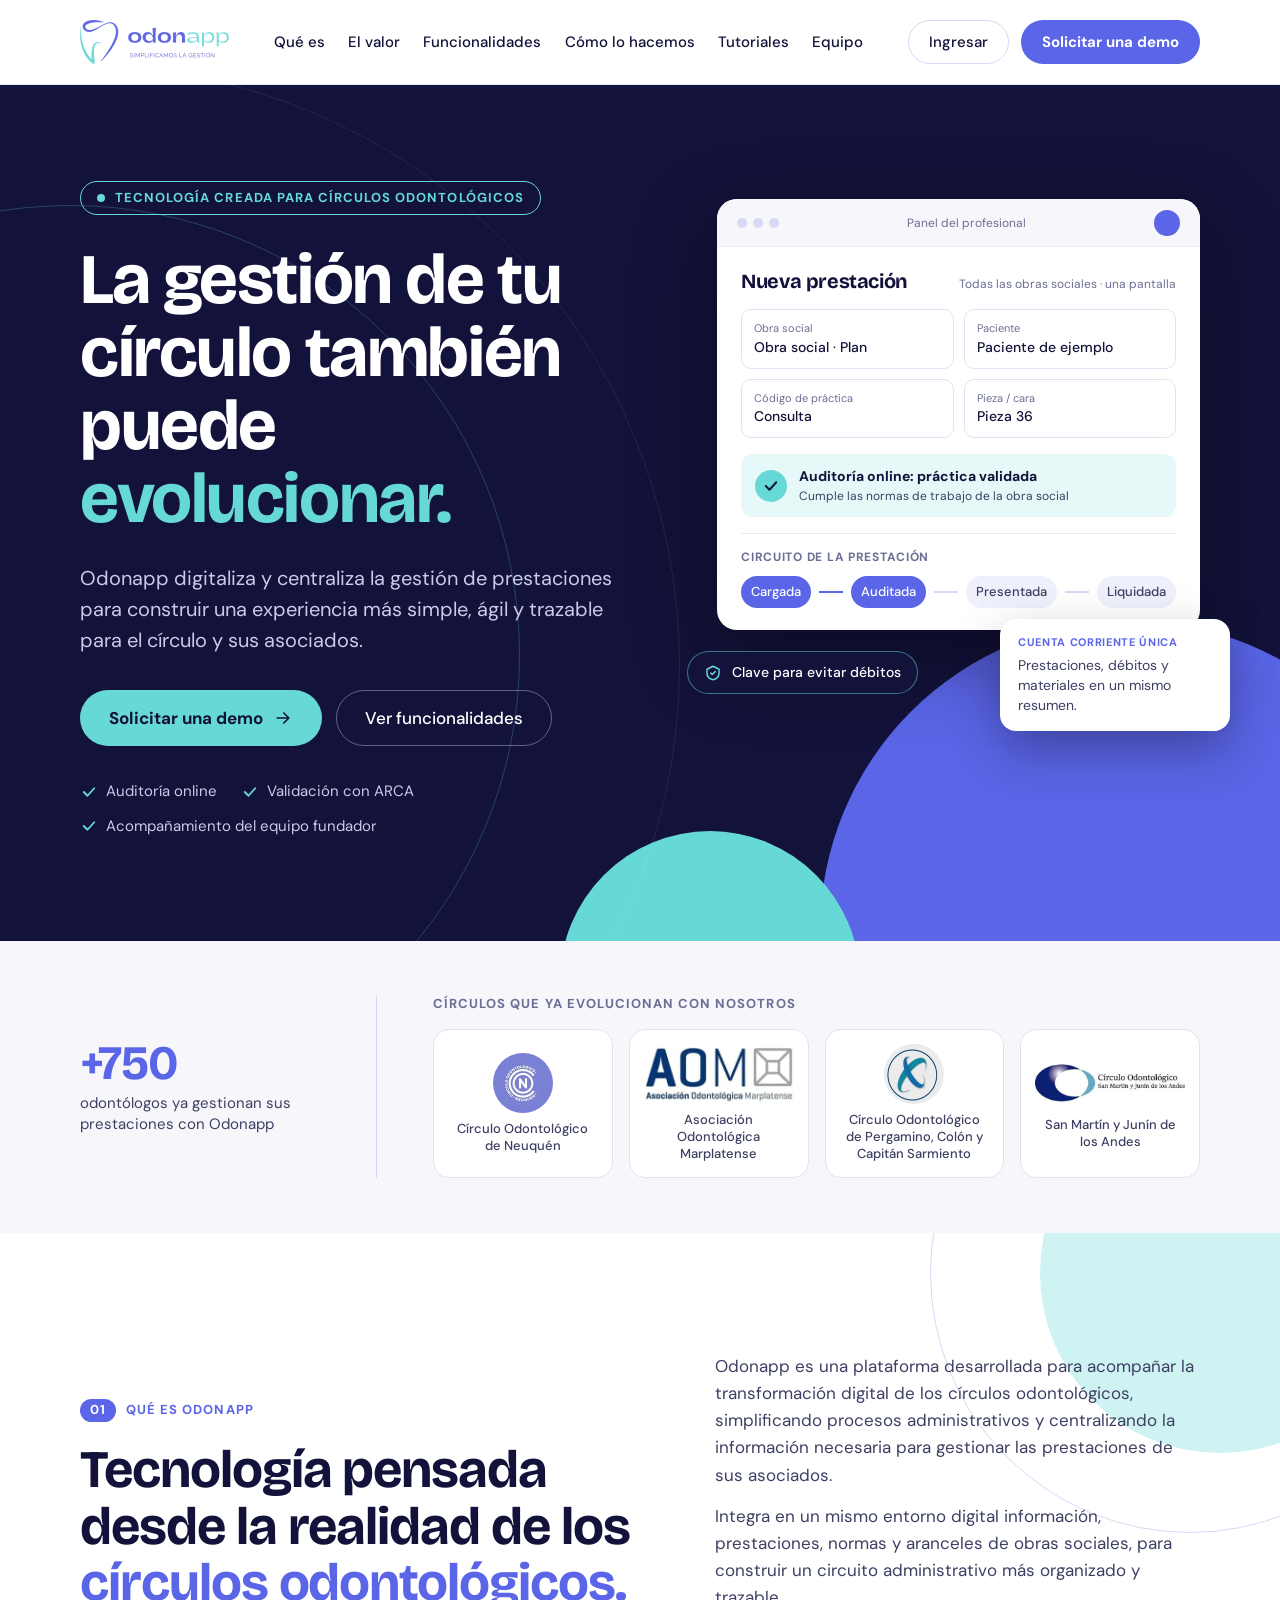
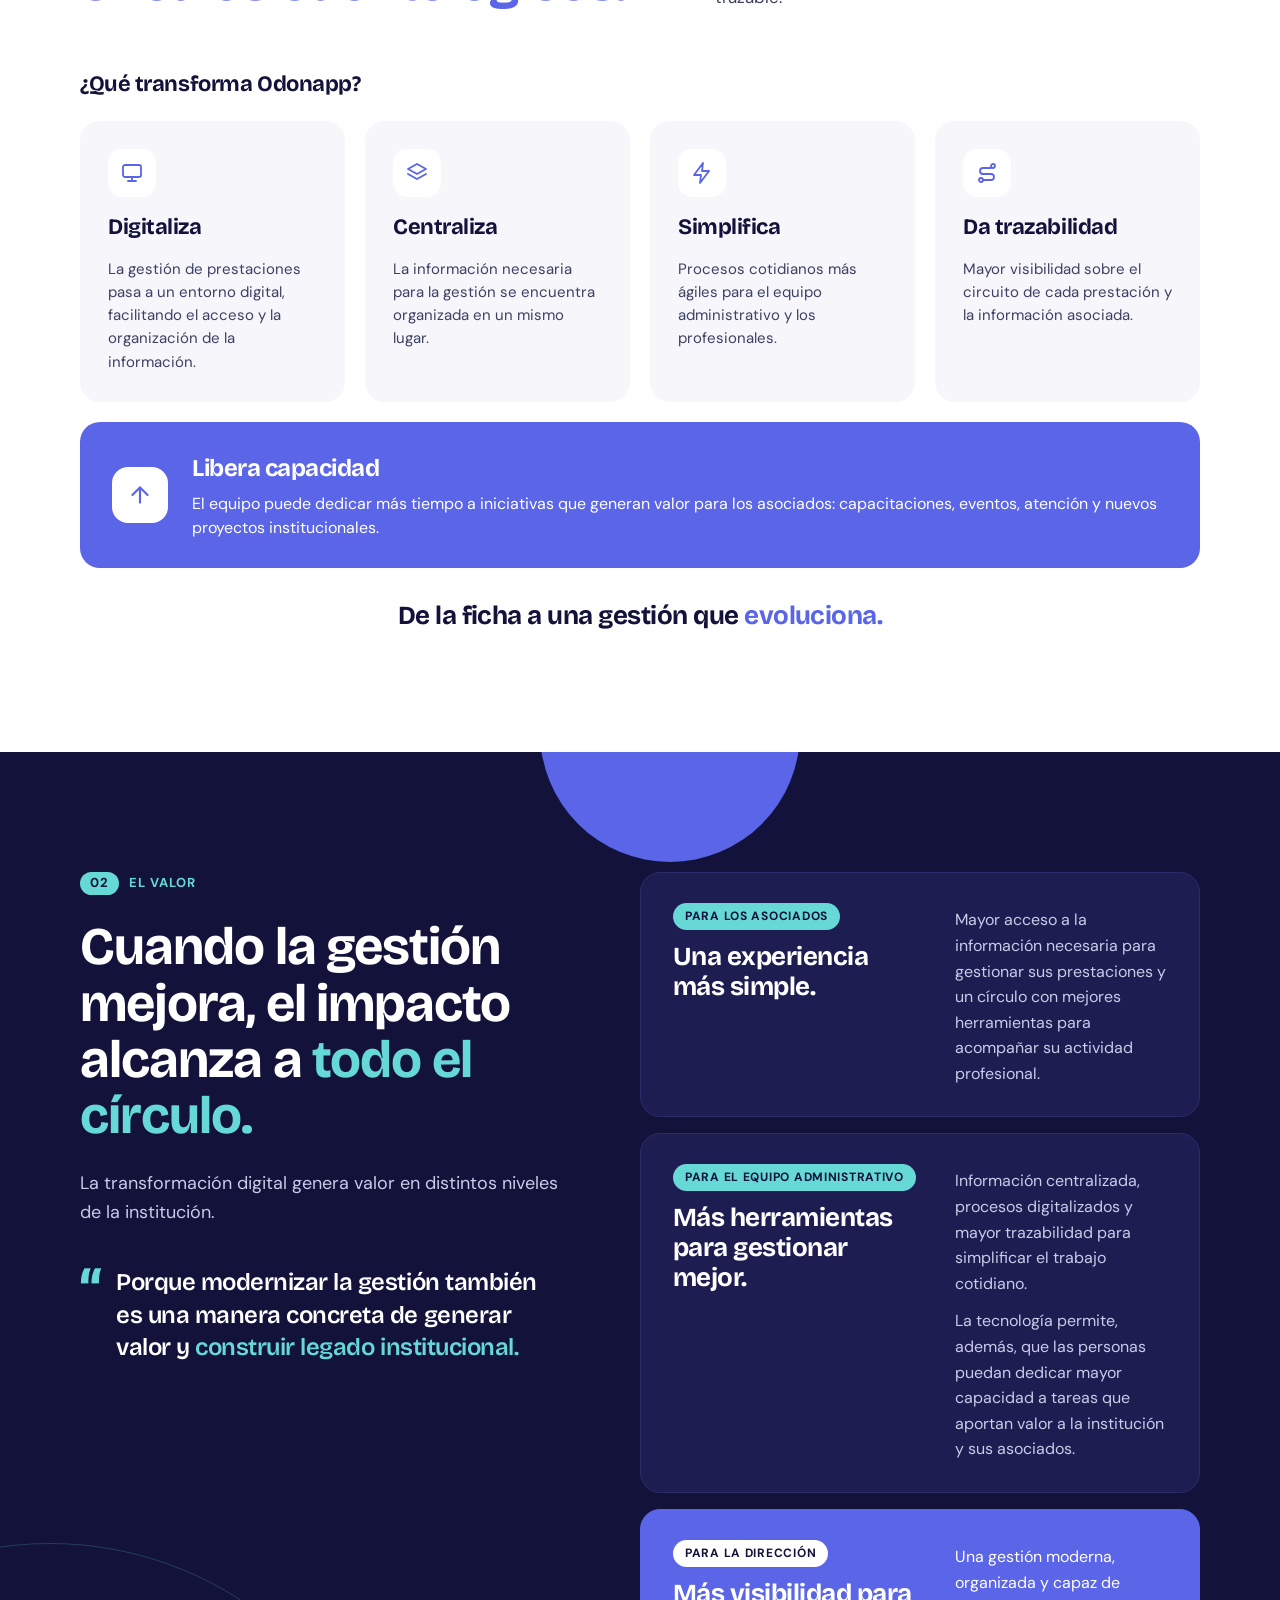
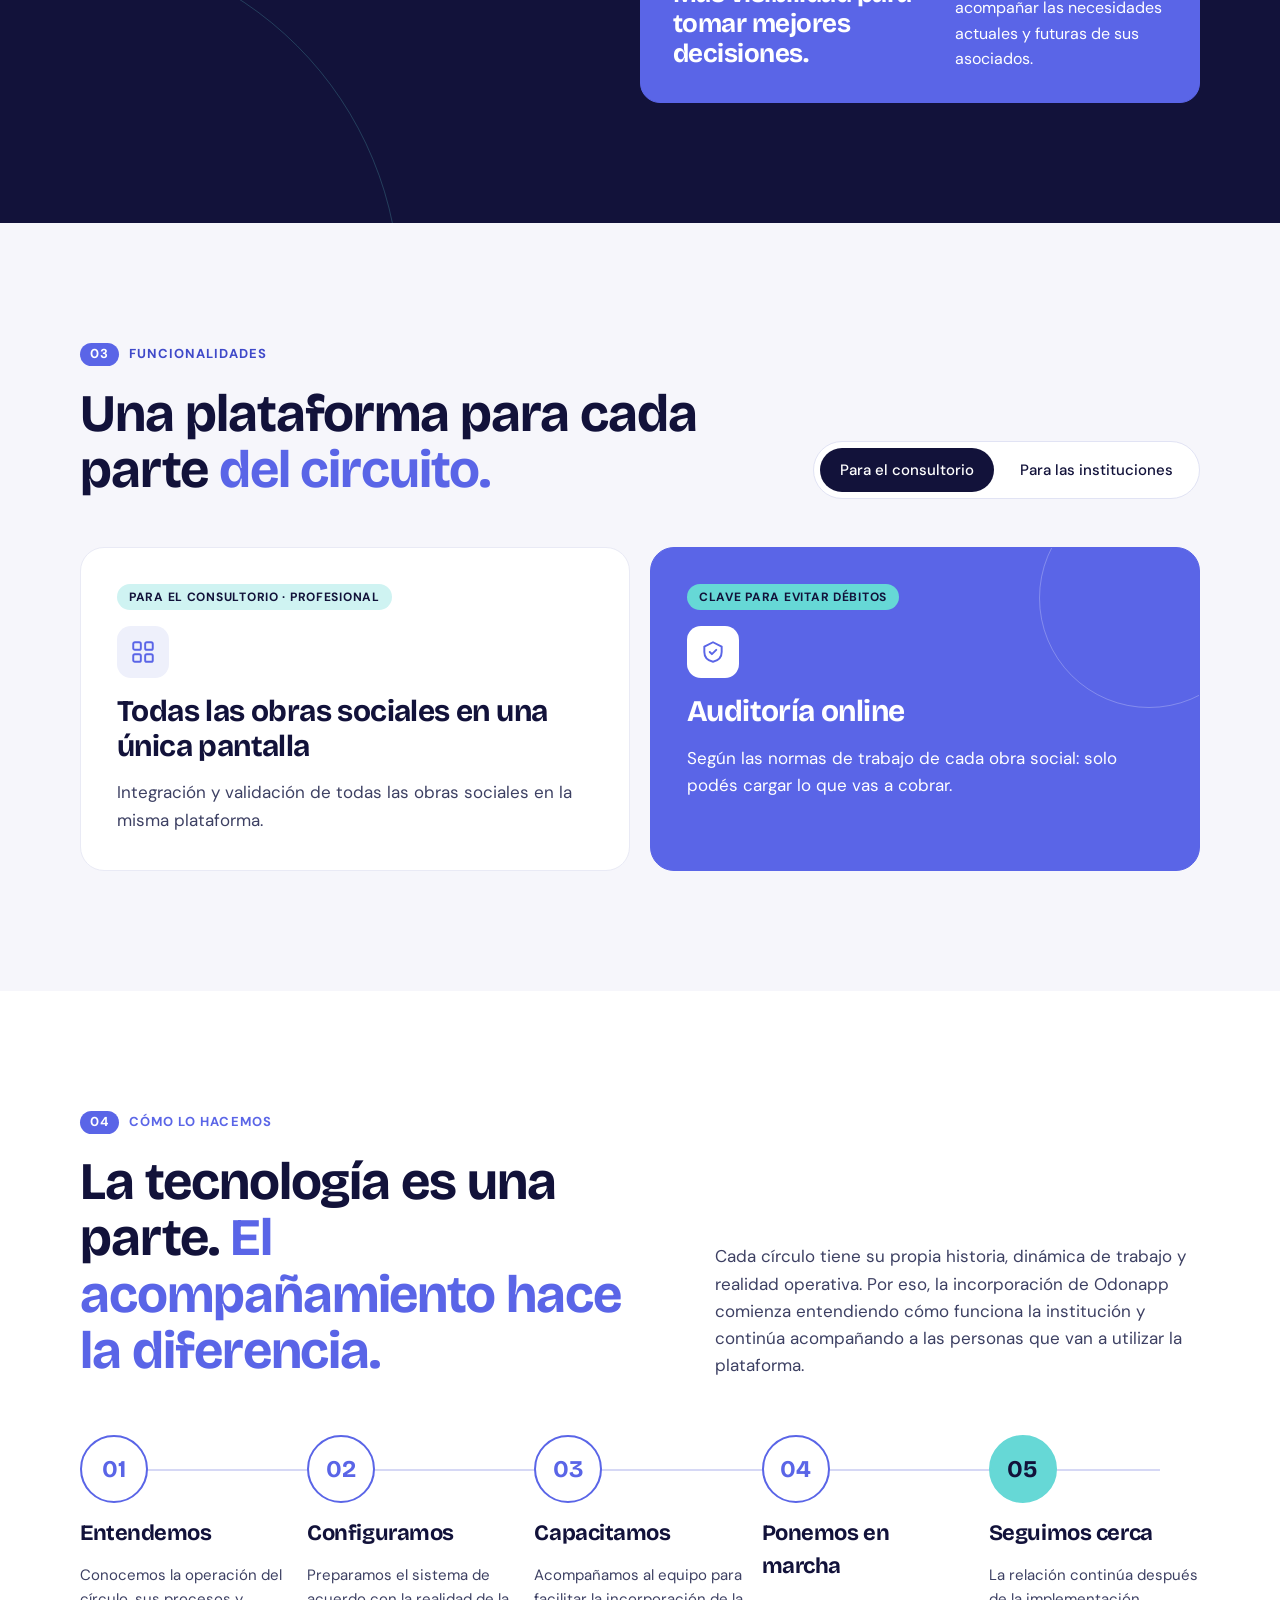
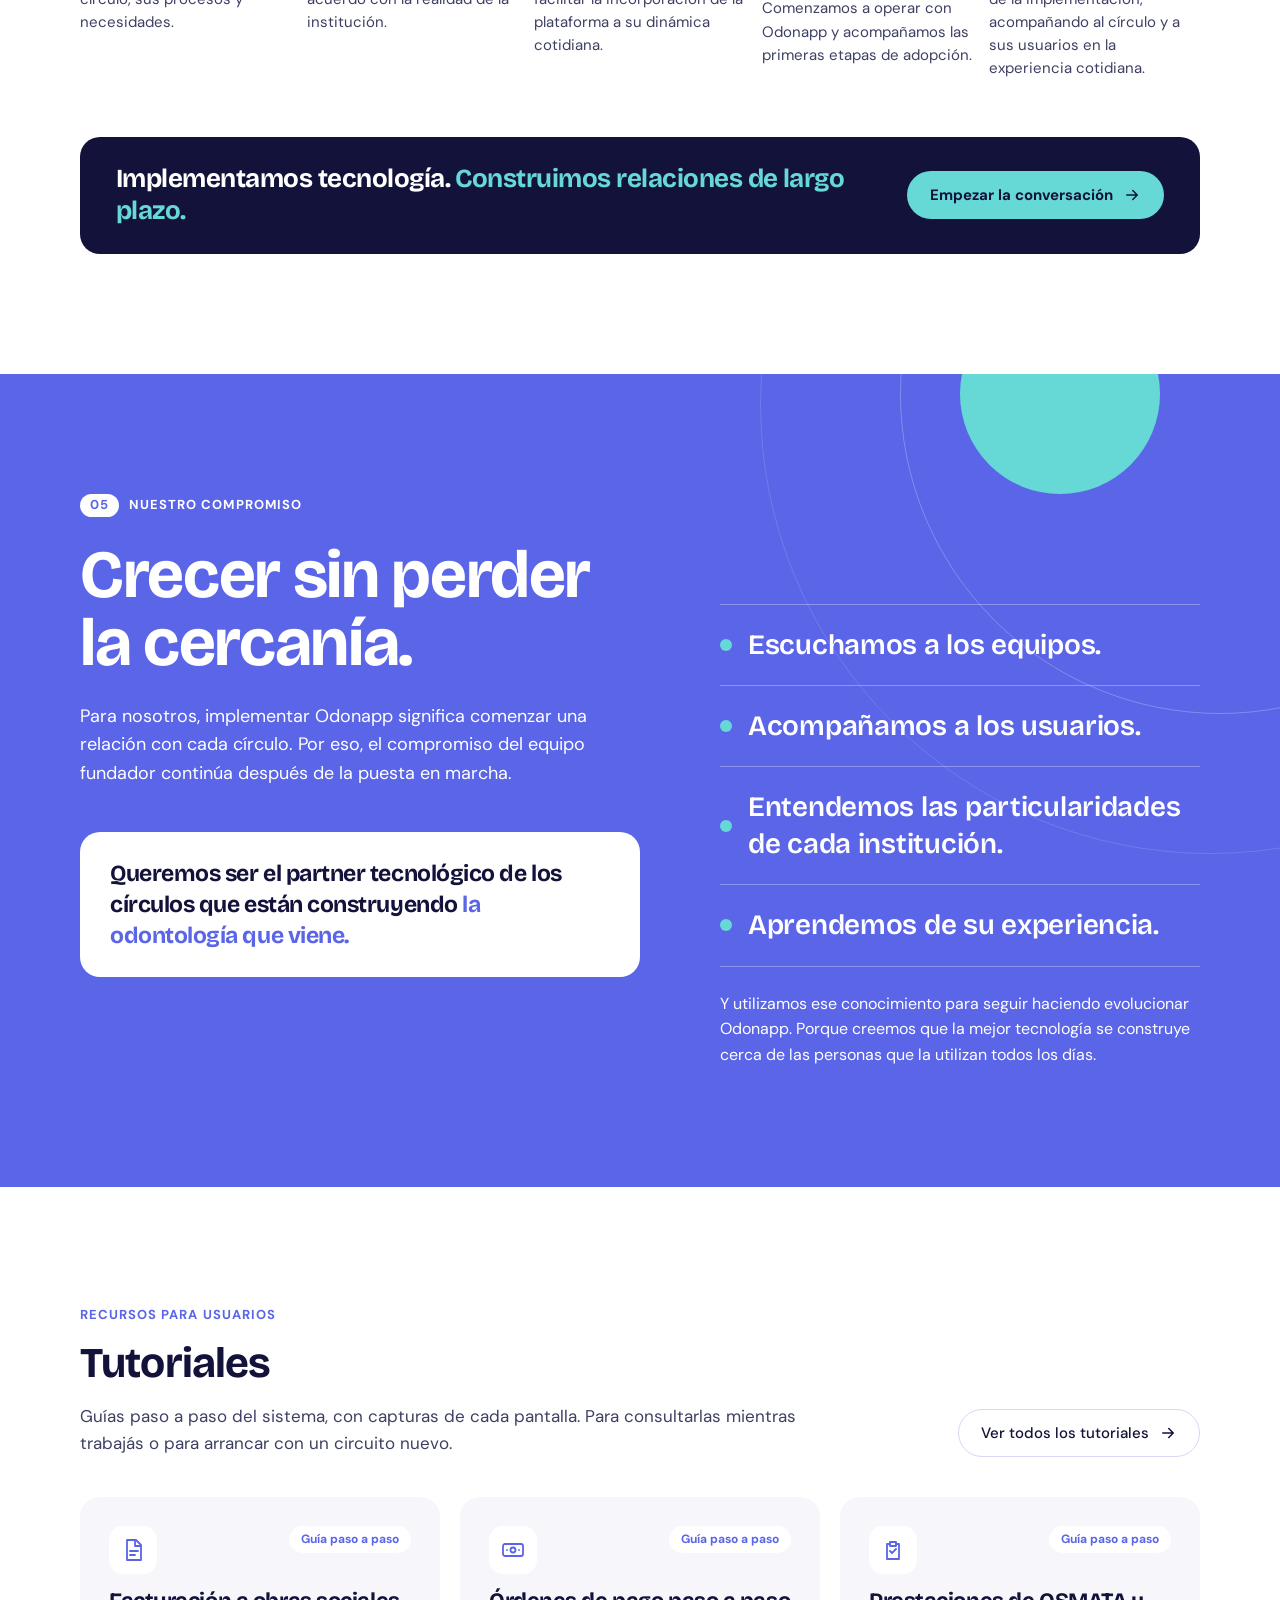
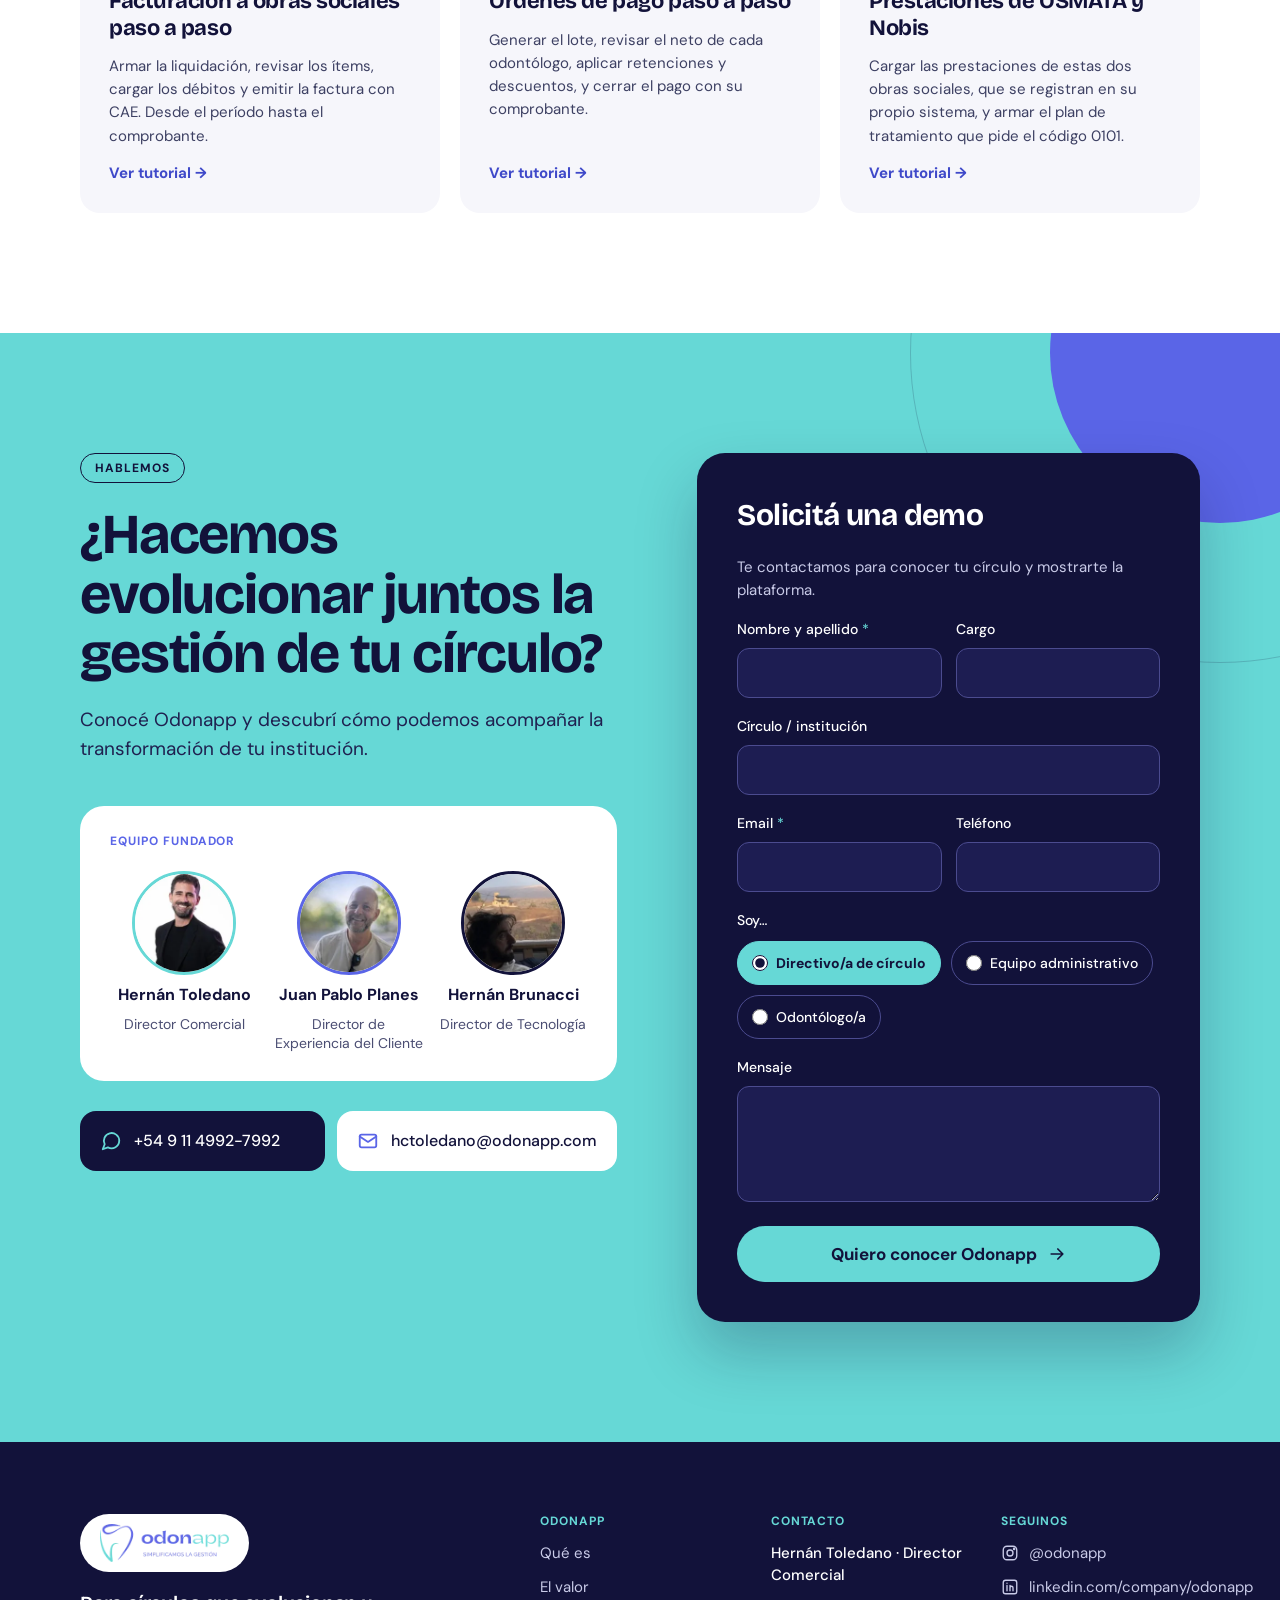
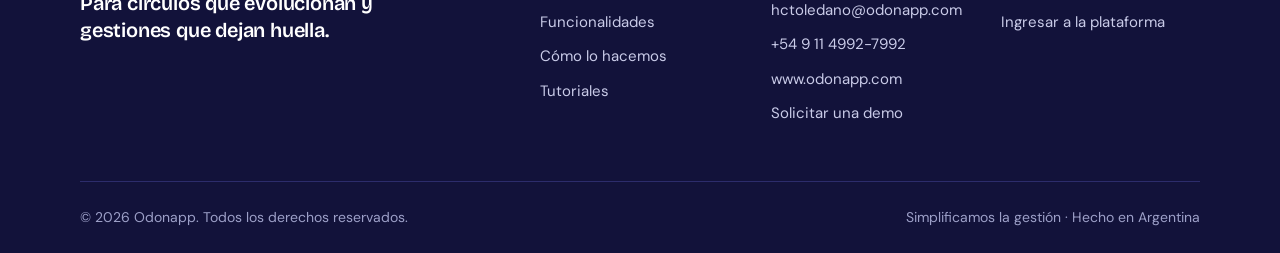
==== index.html @ 7e4844cb "Home: rediseño con la identidad nueva Reemplaza la home por el diseño aprobado (escritorio y mobile)" ====
<!DOCTYPE html>
<html lang="es" class="no-js">
<head>
<!-- Google Tag Manager -->
<script>(function(w,d,s,l,i){w[l]=w[l]||[];w[l].push({'gtm.start':
new Date().getTime(),event:'gtm.js'});var f=d.getElementsByTagName(s)[0],
j=d.createElement(s),dl=l!='dataLayer'?'&l='+l:'';j.async=true;j.src=
'https://www.googletagmanager.com/gtm.js?id='+i+dl;f.parentNode.insertBefore(j,f);
})(window,document,'script','dataLayer','GTM-MB8L476S');</script>
<!-- End Google Tag Manager -->
  <meta charset="UTF-8">
  <meta name="viewport" content="width=device-width, initial-scale=1">
  <script>document.documentElement.className = 'js';</script>
  <title>Odonapp — Tecnología para círculos odontológicos</title>
  <meta name="description" content="Odonapp digitaliza y centraliza la gestión de prestaciones para construir una experiencia más simple, ágil y trazable para el círculo y sus asociados.">
  <link rel="canonical" href="https://www.odonapp.com/">
  <meta name="theme-color" content="#12123A">

  <meta property="og:type" content="website">
  <meta property="og:locale" content="es_AR">
  <meta property="og:site_name" content="Odonapp">
  <meta property="og:url" content="https://www.odonapp.com/">
  <meta property="og:title" content="Odonapp — Tecnología para círculos odontológicos">
  <meta property="og:description" content="Odonapp digitaliza y centraliza la gestión de prestaciones para construir una experiencia más simple, ágil y trazable para el círculo y sus asociados.">
  <meta property="og:image" content="https://www.odonapp.com/images/og-odonapp.png">
  <meta property="og:image:width" content="1200">
  <meta property="og:image:height" content="630">
  <meta property="og:image:alt" content="Odonapp · Simplificamos la gestión">
  <meta name="twitter:card" content="summary_large_image">

  <link rel="icon" href="/favicon.ico" sizes="any">
  <link rel="icon" href="/favicon-32.png" type="image/png" sizes="32x32">
  <link rel="apple-touch-icon" href="/apple-touch-icon.png">

  <link rel="preconnect" href="https://fonts.googleapis.com">
  <link rel="preconnect" href="https://fonts.gstatic.com" crossorigin>
  <link rel="stylesheet" href="https://fonts.googleapis.com/css2?family=Bricolage+Grotesque:opsz,wght@12..96,600;12..96,700&family=DM+Sans:opsz,wght@9..40,400;9..40,500;9..40,700&display=swap">
  <link rel="stylesheet" href="styles.css">
</head>
<body>
<!-- Google Tag Manager (noscript) -->
<noscript><iframe src="https://www.googletagmanager.com/ns.html?id=GTM-MB8L476S"
height="0" width="0" style="display:none;visibility:hidden"></iframe></noscript>
<!-- End Google Tag Manager (noscript) -->

  <a class="skip-link" href="#contenido">Saltar al contenido</a>

  <!-- ===================== HEADER ===================== -->
  <header class="site-header" id="site-header">
    <div class="container site-header__inner">
      <a href="#top" class="site-header__logo" aria-label="Odonapp — inicio">
        <picture>
          <source srcset="images/odonapp-logo.webp" type="image/webp">
          <img src="images/odonapp-logo.png" alt="Odonapp · Simplificamos la gestión" width="298" height="88" fetchpriority="high">
        </picture>
      </a>
      <nav class="site-nav" aria-label="Principal">
        <a href="#que-es">Qué es</a>
        <a href="#valor">El valor</a>
        <a href="#funcionalidades">Funcionalidades</a>
        <a href="#como">Cómo lo hacemos</a>
        <a href="#tutoriales">Tutoriales</a>
        <a href="#equipo">Equipo</a>
      </nav>
      <div class="site-header__actions">
        <a class="btn btn--outline btn--sm site-header__login" href="https://www.odonapp.com">Ingresar</a>
        <a class="btn btn--indigo btn--sm" href="#contacto"><span class="hide-sm">Solicitar una demo</span><span class="show-sm">Demo</span></a>
        <button class="menu-toggle" type="button" aria-label="Abrir menú" aria-expanded="false" aria-controls="menu-mobile">
          <svg width="24" height="24" viewBox="0 0 24 24" fill="none" stroke="currentColor" stroke-width="2" stroke-linecap="round" aria-hidden="true"><path d="M4 7h16M4 12h16M4 17h16"/></svg>
        </button>
      </div>
    </div>
  </header>

  <!-- Menú mobile (overlay a pantalla completa) -->
  <div class="menu-mobile" id="menu-mobile" role="dialog" aria-modal="true" aria-label="Menú" hidden>
    <span class="deco deco--indigo menu-mobile__d1" aria-hidden="true"></span>
    <span class="deco deco--turquesa menu-mobile__d2" aria-hidden="true"></span>
    <div class="menu-mobile__top">
      <span class="logo-pill logo-pill--sm">
        <picture>
          <source srcset="images/odonapp-logo.webp" type="image/webp">
          <img src="images/odonapp-logo.png" alt="Odonapp" width="298" height="88" loading="lazy">
        </picture>
      </span>
      <button class="menu-mobile__close" type="button" aria-label="Cerrar menú">
        <svg width="24" height="24" viewBox="0 0 24 24" fill="none" stroke="currentColor" stroke-width="2" stroke-linecap="round" aria-hidden="true"><path d="M6 6l12 12M18 6L6 18"/></svg>
      </button>
    </div>
    <nav class="menu-mobile__nav" aria-label="Principal (mobile)">
      <a href="#que-es">Qué es</a>
      <a href="#valor">El valor</a>
      <a href="#funcionalidades">Funcionalidades</a>
      <a href="#como">Cómo lo hacemos</a>
      <a href="#tutoriales">Tutoriales</a>
      <a href="#equipo">Equipo</a>
    </nav>
    <div class="menu-mobile__actions">
      <a class="btn btn--turquesa btn--lg btn--block" href="#contacto">Solicitar una demo</a>
      <a class="btn btn--ghost-light btn--lg btn--block" href="https://www.odonapp.com">Ingresar a la plataforma</a>
    </div>
  </div>

  <main id="contenido">

    <!-- ===================== HERO ===================== -->
    <section id="top" class="hero section--navy">
      <span class="deco deco--indigo hero__d1" aria-hidden="true"></span>
      <span class="deco deco--turquesa hero__d2" aria-hidden="true"></span>
      <span class="deco deco--ring hero__d3" aria-hidden="true"></span>
      <span class="deco deco--ring-soft hero__d4" aria-hidden="true"></span>

      <div class="container hero__grid">
        <div class="hero__text">
          <p class="pill-tag">
            <span class="pill-tag__dot" aria-hidden="true"></span><span><span class="hide-sm">Tecnología creada</span><span class="show-sm">Creada</span> para círculos odontológicos</span>
          </p>
          <h1>La gestión de tu círculo también puede <span class="t-turquesa">evolucionar.</span></h1>
          <p class="hero__lead">Odonapp digitaliza y centraliza la gestión de prestaciones para construir una experiencia más simple, ágil y trazable para el círculo y sus asociados.</p>
          <div class="hero__ctas">
            <a class="btn btn--turquesa btn--lg" href="#contacto">Solicitar una demo
              <svg width="20" height="20" viewBox="0 0 24 24" fill="none" stroke="currentColor" stroke-width="2" stroke-linecap="round" stroke-linejoin="round" aria-hidden="true"><path d="M5 12h14M13 6l6 6-6 6"/></svg></a>
            <a class="btn btn--ghost-light btn--lg" href="#funcionalidades">Ver funcionalidades</a>
          </div>
          <ul class="hero__checks">
            <li><svg width="18" height="18" viewBox="0 0 24 24" fill="none" stroke="currentColor" stroke-width="2.4" stroke-linecap="round" stroke-linejoin="round" aria-hidden="true"><path d="M5 12l5 5 9-10"/></svg>Auditoría online</li>
            <li><svg width="18" height="18" viewBox="0 0 24 24" fill="none" stroke="currentColor" stroke-width="2.4" stroke-linecap="round" stroke-linejoin="round" aria-hidden="true"><path d="M5 12l5 5 9-10"/></svg>Validación con ARCA</li>
            <li><svg width="18" height="18" viewBox="0 0 24 24" fill="none" stroke="currentColor" stroke-width="2.4" stroke-linecap="round" stroke-linejoin="round" aria-hidden="true"><path d="M5 12l5 5 9-10"/></svg>Acompañamiento del equipo fundador</li>
          </ul>
        </div>

        <!--
          Vista del producto (ilustrativa). Para reemplazarla por una captura real,
          cambiar el contenido de .hero__visual por:
          <picture><source srcset="images/captura.webp" type="image/webp">
          <img class="hero__shot" src="images/captura.png" alt="..." width="..." height="..."></picture>
        -->
        <div class="hero__visual">
          <div class="mock" role="img" aria-label="Vista ilustrativa del panel del profesional: carga de una nueva prestación validada por la auditoría online">
            <div class="mock__bar">
              <span class="mock__dots"><i></i><i></i><i></i></span>
              <span class="mock__title">Panel del profesional</span>
              <span class="mock__avatar"></span>
            </div>
            <div class="mock__body">
              <div class="mock__head">
                <span class="mock__h">Nueva prestación</span>
                <span class="mock__sub">Todas las obras sociales · una pantalla</span>
              </div>
              <div class="mock__fields">
                <div class="mock__field"><span>Obra social</span><b>Obra social · Plan</b></div>
                <div class="mock__field mock__extra"><span>Paciente</span><b>Paciente de ejemplo</b></div>
                <div class="mock__field"><span>Código de práctica</span><b>Consulta</b></div>
                <div class="mock__field mock__extra"><span>Pieza / cara</span><b>Pieza 36</b></div>
              </div>
              <div class="mock__ok">
                <span class="mock__ok-icon"><svg width="18" height="18" viewBox="0 0 24 24" fill="none" stroke="currentColor" stroke-width="2.6" stroke-linecap="round" stroke-linejoin="round"><path d="M5 12l5 5 9-10"/></svg></span>
                <span><b>Auditoría online: práctica validada</b><small>Cumple las normas de trabajo de la obra social</small></span>
              </div>
              <div class="mock__flow">
                <span class="mock__flow-label">Circuito de la prestación</span>
                <div class="mock__steps">
                  <span class="is-done">Cargada</span><i class="is-done"></i>
                  <span class="is-done">Auditada</span><i></i>
                  <span class="mock__extra">Presentada</span><i class="mock__extra"></i>
                  <span>Liquidada</span>
                </div>
              </div>
            </div>
          </div>
          <div class="float-card" aria-hidden="true">
            <span class="float-card__label">Cuenta corriente única</span>
            <span>Prestaciones, débitos y materiales en un mismo resumen.</span>
          </div>
          <div class="float-pill" aria-hidden="true">
            <svg width="18" height="18" viewBox="0 0 24 24" fill="none" stroke="currentColor" stroke-width="2" stroke-linecap="round" stroke-linejoin="round"><path d="M12 3l8 4v5c0 5-3.5 8-8 9-4.5-1-8-4-8-9V7l8-4z"/><path d="M9 12l2 2 4-4"/></svg>
            Clave para evitar débitos
          </div>
        </div>
      </div>
    </section>

    <!-- ===================== CLIENTES ===================== -->
    <section class="clientes section--lavanda" aria-labelledby="clientes-titulo">
      <div class="container clientes__grid">
        <p class="clientes__stat"><strong>+750</strong> <span>odontólogos ya gestionan sus prestaciones con Odonapp</span></p>
        <div class="clientes__right">
          <h2 class="eyebrow eyebrow--muted" id="clientes-titulo">Círculos que ya evolucionan con nosotros</h2>
          <ul class="clientes__list">
            <li class="cliente">
              <picture>
                <source srcset="images/clientes/circulo-neuquen.webp" type="image/webp">
                <img class="cliente__logo cliente__logo--round" src="images/clientes/circulo-neuquen.jpg" alt="Logo Círculo Odontológico de Neuquén" width="120" height="120" loading="lazy">
              </picture>
              <span>Círculo Odontológico de Neuquén</span>
            </li>
            <li class="cliente">
              <picture>
                <source srcset="images/clientes/aom-mar-del-plata.webp" type="image/webp">
                <img class="cliente__logo cliente__logo--wide" src="images/clientes/aom-mar-del-plata.jpg" alt="Logo Asociación Odontológica Marplatense" width="313" height="120" loading="lazy">
              </picture>
              <span>Asociación Odontológica Marplatense</span>
            </li>
            <li class="cliente">
              <picture>
                <source srcset="images/clientes/circulo-pergamino-colon-capitan-sarmiento.webp" type="image/webp">
                <img class="cliente__logo cliente__logo--round" src="images/clientes/circulo-pergamino-colon-capitan-sarmiento.jpg" alt="Logo Círculo Odontológico de Pergamino, Colón y Capitán Sarmiento" width="120" height="120" loading="lazy">
              </picture>
              <span><span class="hide-sm">Círculo Odontológico de </span>Pergamino, Colón y Capitán Sarmiento</span>
            </li>
            <li class="cliente">
              <picture>
                <source srcset="images/clientes/circulo-san-martin-junin-de-los-andes.webp" type="image/webp">
                <img class="cliente__logo cliente__logo--wide cliente__logo--smj" src="images/clientes/circulo-san-martin-junin-de-los-andes.jpg" alt="Logo Círculo Odontológico San Martín y Junín de los Andes" width="426" height="120" loading="lazy">
              </picture>
              <span>San Martín y Junín de los Andes</span>
            </li>
          </ul>
        </div>
      </div>
    </section>

    <!-- ===================== 01 QUÉ ES ===================== -->
    <section id="que-es" class="section que-es">
      <span class="deco deco--turquesa-claro que-es__d1" aria-hidden="true"></span>
      <span class="deco deco--ring-lavanda que-es__d2" aria-hidden="true"></span>
      <div class="container">
        <div class="split">
          <div class="split__main">
            <p class="eyebrow"><span class="eyebrow__num">01</span>Qué es Odonapp</p>
            <h2>Tecnología pensada desde la realidad de los <span class="t-indigo">círculos odontológicos.</span></h2>
          </div>
          <div class="split__side prose">
            <p>Odonapp es una plataforma desarrollada para acompañar la transformación digital de los círculos odontológicos, simplificando procesos administrativos y centralizando la información necesaria para gestionar las prestaciones de sus asociados.</p>
            <p>Integra en un mismo entorno digital información, prestaciones, normas y aranceles de obras sociales, para construir un circuito administrativo más organizado y trazable.</p>
          </div>
        </div>

        <h3 class="que-es__sub">¿Qué transforma Odonapp?</h3>
        <ul class="transforma">
          <li class="card-soft">
            <span class="icon-box"><svg width="24" height="24" viewBox="0 0 24 24" fill="none" stroke="currentColor" stroke-width="1.8" stroke-linecap="round" stroke-linejoin="round" aria-hidden="true"><rect x="3" y="4" width="18" height="12" rx="2"/><path d="M8 20h8M12 16v4"/></svg></span>
            <div><h4>Digitaliza</h4><p>La gestión de prestaciones pasa a un entorno digital, facilitando el acceso y la organización de la información.</p></div>
          </li>
          <li class="card-soft">
            <span class="icon-box"><svg width="24" height="24" viewBox="0 0 24 24" fill="none" stroke="currentColor" stroke-width="1.8" stroke-linecap="round" stroke-linejoin="round" aria-hidden="true"><path d="M12 3l9 5-9 5-9-5 9-5z"/><path d="M3 13l9 5 9-5"/></svg></span>
            <div><h4>Centraliza</h4><p>La información necesaria para la gestión se encuentra organizada en un mismo lugar.</p></div>
          </li>
          <li class="card-soft">
            <span class="icon-box"><svg width="24" height="24" viewBox="0 0 24 24" fill="none" stroke="currentColor" stroke-width="1.8" stroke-linecap="round" stroke-linejoin="round" aria-hidden="true"><path d="M13 2L4 14h7l-1 8 9-12h-7l1-8z"/></svg></span>
            <div><h4>Simplifica</h4><p>Procesos cotidianos más ágiles para el equipo administrativo y los profesionales.</p></div>
          </li>
          <li class="card-soft">
            <span class="icon-box"><svg width="24" height="24" viewBox="0 0 24 24" fill="none" stroke="currentColor" stroke-width="1.8" stroke-linecap="round" stroke-linejoin="round" aria-hidden="true"><circle cx="6" cy="19" r="2"/><circle cx="18" cy="5" r="2"/><path d="M8 19h8a3 3 0 0 0 0-6H8a3 3 0 0 1 0-6h8"/></svg></span>
            <div><h4>Da trazabilidad</h4><p>Mayor visibilidad sobre el circuito de cada prestación y la información asociada.</p></div>
          </li>
        </ul>
        <div class="libera">
          <span class="icon-box icon-box--lg"><svg width="26" height="26" viewBox="0 0 24 24" fill="none" stroke="currentColor" stroke-width="2" stroke-linecap="round" stroke-linejoin="round" aria-hidden="true"><path d="M12 19V5M5 12l7-7 7 7"/></svg></span>
          <div>
            <h4>Libera capacidad</h4>
            <p>El equipo puede dedicar más tiempo a iniciativas que generan valor para los asociados: capacitaciones, eventos, atención y nuevos proyectos institucionales.</p>
          </div>
        </div>
        <p class="tagline">De la ficha a una gestión que <span class="t-indigo">evoluciona.</span></p>
      </div>
    </section>

    <!-- ===================== 02 EL VALOR ===================== -->
    <section id="valor" class="section section--navy valor">
      <span class="deco deco--indigo valor__d1" aria-hidden="true"></span>
      <span class="deco deco--ring valor__d2" aria-hidden="true"></span>
      <div class="container valor__grid">
        <div class="valor__intro">
          <p class="eyebrow eyebrow--turquesa"><span class="eyebrow__num">02</span>El valor</p>
          <h2>Cuando la gestión mejora, el impacto alcanza a <span class="t-turquesa">todo el círculo.</span></h2>
          <p class="lead">La transformación digital genera valor en distintos niveles de la institución.</p>
        </div>
        <ul class="valor__cards">
          <li class="valor-card">
            <div class="valor-card__head">
              <span class="chip chip--turquesa">Para los asociados</span>
              <h3>Una experiencia más simple.</h3>
            </div>
            <div class="valor-card__body">
              <p>Mayor acceso a la información necesaria para gestionar sus prestaciones y un círculo con mejores herramientas para acompañar su actividad profesional.</p>
            </div>
          </li>
          <li class="valor-card">
            <div class="valor-card__head">
              <span class="chip chip--turquesa">Para el equipo administrativo</span>
              <h3>Más herramientas para gestionar mejor.</h3>
            </div>
            <div class="valor-card__body">
              <p>Información centralizada, procesos digitalizados y mayor trazabilidad para simplificar el trabajo cotidiano.</p>
              <p>La tecnología permite, además, que las personas puedan dedicar mayor capacidad a tareas que aportan valor a la institución y sus asociados.</p>
            </div>
          </li>
          <li class="valor-card valor-card--indigo">
            <div class="valor-card__head">
              <span class="chip chip--white">Para la dirección</span>
              <h3>Más visibilidad para tomar mejores decisiones.</h3>
            </div>
            <div class="valor-card__body">
              <p>Una gestión moderna, organizada y capaz de acompañar las necesidades actuales y futuras de sus asociados.</p>
            </div>
          </li>
        </ul>
        <blockquote class="valor__quote">
          <span class="valor__quote-mark" aria-hidden="true">“</span>
          <p>Porque modernizar la gestión también es una manera concreta de generar valor y <span class="t-turquesa">construir legado institucional.</span></p>
        </blockquote>
      </div>
    </section>

    <!-- ===================== 03 FUNCIONALIDADES ===================== -->
    <section id="funcionalidades" class="section section--lavanda funcionalidades">
      <div class="container">
        <div class="func__header">
          <div class="func__title">
            <p class="eyebrow eyebrow--on-lavanda"><span class="eyebrow__num">03</span>Funcionalidades</p>
            <h2>Una plataforma para cada parte <span class="t-indigo">del circuito.</span></h2>
          </div>
          <div class="tabs" role="tablist" aria-label="Funcionalidades por perfil">
            <button class="tabs__tab" type="button" role="tab" id="tab-consultorio" aria-controls="panel-consultorio" aria-selected="true"><span class="hide-sm">Para el consultorio</span><span class="show-sm">Consultorio</span></button>
            <button class="tabs__tab" type="button" role="tab" id="tab-instituciones" aria-controls="panel-instituciones" aria-selected="false" tabindex="-1"><span class="hide-sm">Para las instituciones</span><span class="show-sm">Instituciones</span></button>
          </div>
        </div>

        <div class="func__panel" id="panel-consultorio" role="tabpanel" aria-labelledby="tab-consultorio" tabindex="0">
          <div class="func__cards">
            <article class="func-card">
              <span class="chip chip--turquesa-claro">Para el consultorio · profesional</span>
              <span class="icon-box icon-box--tint icon-box--lg hide-sm"><svg width="26" height="26" viewBox="0 0 24 24" fill="none" stroke="currentColor" stroke-width="1.8" stroke-linecap="round" stroke-linejoin="round" aria-hidden="true"><rect x="3" y="3" width="7" height="7" rx="1.5"/><rect x="14" y="3" width="7" height="7" rx="1.5"/><rect x="3" y="14" width="7" height="7" rx="1.5"/><rect x="14" y="14" width="7" height="7" rx="1.5"/></svg></span>
              <h3>Todas las obras sociales en una única pantalla</h3>
              <p>Integración y validación de todas las obras sociales en la misma plataforma.</p>
            </article>
            <article class="func-card func-card--indigo">
              <span class="deco deco--ring-white func-card__ring" aria-hidden="true"></span>
              <span class="chip chip--turquesa">Clave para evitar débitos</span>
              <span class="icon-box icon-box--lg hide-sm"><svg width="26" height="26" viewBox="0 0 24 24" fill="none" stroke="currentColor" stroke-width="1.8" stroke-linecap="round" stroke-linejoin="round" aria-hidden="true"><path d="M12 3l8 4v5c0 5-3.5 8-8 9-4.5-1-8-4-8-9V7l8-4z"/><path d="M9 12l2 2 4-4"/></svg></span>
              <h3>Auditoría online</h3>
              <p>Según las normas de trabajo de cada obra social: solo podés cargar lo que vas a cobrar.</p>
            </article>
          </div>
        </div>

        <div class="func__panel" id="panel-instituciones" role="tabpanel" aria-labelledby="tab-instituciones" tabindex="0">
          <div class="inst">
            <div class="inst__head">
              <span class="chip chip--turquesa">Para las instituciones</span>
              <h3>Todo el circuito administrativo del círculo, en un solo lugar.</h3>
            </div>
            <ul class="inst__list">
              <li><b>Ajustable 100%</b> a los requerimientos de cada obra social.</li>
              <li><b>Cuenta corriente única.</b></li>
              <li><b>Validación con ARCA</b> · Facturación.</li>
              <li><b>Carga automática de débitos:</b> ahorra tiempo de procesos manuales.</li>
              <li><b>Comunicación constante y automatizada</b> con el profesional.</li>
              <li><b>Módulo de stock:</b> venta de materiales incluida en la cuenta corriente del socio.</li>
              <li><b>Módulo de eventos, cursos y capacitaciones</b> para administrar toda su gestión.</li>
            </ul>
          </div>
        </div>
      </div>
    </section>

    <!-- ===================== 04 CÓMO LO HACEMOS ===================== -->
    <section id="como" class="section como">
      <div class="container">
        <div class="split">
          <div class="split__main">
            <p class="eyebrow"><span class="eyebrow__num">04</span>Cómo lo hacemos</p>
            <h2>La tecnología es una parte. <span class="t-indigo">El acompañamiento hace la diferencia.</span></h2>
          </div>
          <p class="split__side prose">Cada círculo tiene su propia historia, dinámica de trabajo y realidad operativa. Por eso, la incorporación de Odonapp comienza entendiendo cómo funciona la institución y continúa acompañando a las personas que van a utilizar la plataforma.</p>
        </div>
        <ol class="pasos">
          <li class="paso"><span class="paso__num" aria-hidden="true">01</span><div><h3>Entendemos</h3><p>Conocemos la operación del círculo, sus procesos y necesidades.</p></div></li>
          <li class="paso"><span class="paso__num" aria-hidden="true">02</span><div><h3>Configuramos</h3><p>Preparamos el sistema de acuerdo con la realidad de la institución.</p></div></li>
          <li class="paso"><span class="paso__num" aria-hidden="true">03</span><div><h3>Capacitamos</h3><p>Acompañamos al equipo para facilitar la incorporación de la plataforma a su dinámica cotidiana.</p></div></li>
          <li class="paso"><span class="paso__num" aria-hidden="true">04</span><div><h3>Ponemos en marcha</h3><p>Comenzamos a operar con Odonapp y acompañamos las primeras etapas de adopción.</p></div></li>
          <li class="paso paso--destacado"><span class="paso__num" aria-hidden="true">05</span><div><h3>Seguimos cerca</h3><p>La relación continúa después de la implementación, acompañando al círculo y a sus usuarios en la experiencia cotidiana.</p></div></li>
        </ol>
        <div class="banda">
          <p>Implementamos tecnología. <span class="t-turquesa">Construimos relaciones de largo plazo.</span></p>
          <a class="btn btn--turquesa" href="#contacto">Empezar la conversación
            <svg width="18" height="18" viewBox="0 0 24 24" fill="none" stroke="currentColor" stroke-width="2" stroke-linecap="round" stroke-linejoin="round" aria-hidden="true"><path d="M5 12h14M13 6l6 6-6 6"/></svg></a>
        </div>
      </div>
    </section>

    <!-- ===================== 05 COMPROMISO ===================== -->
    <section id="compromiso" class="section section--indigo compromiso">
      <span class="deco deco--turquesa compromiso__d1" aria-hidden="true"></span>
      <span class="deco deco--ring-white compromiso__d2" aria-hidden="true"></span>
      <span class="deco deco--ring-white-soft compromiso__d3" aria-hidden="true"></span>
      <div class="container compromiso__grid">
        <div class="compromiso__intro">
          <p class="eyebrow eyebrow--white"><span class="eyebrow__num">05</span>Nuestro compromiso</p>
          <h2 class="compromiso__h2">Crecer sin perder la cercanía.</h2>
          <p class="lead">Para nosotros, implementar Odonapp significa comenzar una relación con cada círculo. Por eso, el compromiso del equipo fundador continúa después de la puesta en marcha.</p>
        </div>
        <div class="compromiso__side">
          <ul class="compromiso__list">
            <li>Escuchamos a los equipos.</li>
            <li>Acompañamos a los usuarios.</li>
            <li>Entendemos las particularidades de cada institución.</li>
            <li>Aprendemos de su experiencia.</li>
          </ul>
          <p>Y utilizamos ese conocimiento para seguir haciendo evolucionar Odonapp. Porque creemos que la mejor tecnología se construye cerca de las personas que la utilizan todos los días.</p>
        </div>
        <p class="compromiso__card">Queremos ser el partner tecnológico de los círculos que están construyendo <span class="t-indigo">la odontología que viene.</span></p>
      </div>
    </section>

    <!-- ===================== TUTORIALES ===================== -->
    <section id="tutoriales" class="section tutoriales">
      <div class="container tutoriales__grid">
        <div class="tutoriales__head">
          <p class="eyebrow eyebrow--plain">Recursos para usuarios</p>
          <h2 class="tutoriales__h2">Tutoriales</h2>
          <p class="prose">Guías paso a paso del sistema, con capturas de cada pantalla. Para consultarlas mientras trabajás o para arrancar con un circuito nuevo.</p>
        </div>
        <a class="btn btn--outline tutoriales__all" href="/tutoriales/">Ver todos los tutoriales
          <svg width="18" height="18" viewBox="0 0 24 24" fill="none" stroke="currentColor" stroke-width="2" stroke-linecap="round" stroke-linejoin="round" aria-hidden="true"><path d="M5 12h14M13 6l6 6-6 6"/></svg></a>
        <ul class="tutoriales__list">
          <li>
            <a class="tuto" href="/tutoriales/facturacion-obras-sociales.html">
              <span class="tuto__top">
                <span class="icon-box hide-sm"><svg width="24" height="24" viewBox="0 0 24 24" fill="none" stroke="currentColor" stroke-width="1.8" stroke-linecap="round" stroke-linejoin="round" aria-hidden="true"><path d="M6 2h9l5 5v15H6z"/><path d="M14 2v6h6M9 13h8M9 17h5"/></svg></span>
                <span class="chip chip--white-indigo">Guía paso a paso</span>
              </span>
              <h3>Facturación a obras sociales paso a paso</h3>
              <p>Armar la liquidación, revisar los ítems, cargar los débitos y emitir la factura con CAE. Desde el período hasta el comprobante.</p>
              <span class="tuto__more">Ver tutorial <span aria-hidden="true">→</span></span>
            </a>
          </li>
          <li>
            <a class="tuto" href="/tutoriales/ordenes-de-pago.html">
              <span class="tuto__top">
                <span class="icon-box hide-sm"><svg width="24" height="24" viewBox="0 0 24 24" fill="none" stroke="currentColor" stroke-width="1.8" stroke-linecap="round" stroke-linejoin="round" aria-hidden="true"><rect x="2" y="6" width="20" height="12" rx="2"/><circle cx="12" cy="12" r="2.5"/><path d="M6 12h.01M18 12h.01"/></svg></span>
                <span class="chip chip--white-indigo">Guía paso a paso</span>
              </span>
              <h3>Órdenes de pago paso a paso</h3>
              <p>Generar el lote, revisar el neto de cada odontólogo, aplicar retenciones y descuentos, y cerrar el pago con su comprobante.</p>
              <span class="tuto__more">Ver tutorial <span aria-hidden="true">→</span></span>
            </a>
          </li>
          <li>
            <a class="tuto" href="/tutoriales/prestaciones-osmata-nobis.html">
              <span class="tuto__top">
                <span class="icon-box hide-sm"><svg width="24" height="24" viewBox="0 0 24 24" fill="none" stroke="currentColor" stroke-width="1.8" stroke-linecap="round" stroke-linejoin="round" aria-hidden="true"><path d="M9 4h6v4H9z"/><path d="M9 6H6v15h12V6h-3M9 13l2 2 4-4"/></svg></span>
                <span class="chip chip--white-indigo">Guía paso a paso</span>
              </span>
              <h3>Prestaciones de OSMATA y Nobis</h3>
              <p>Cargar las prestaciones de estas dos obras sociales, que se registran en su propio sistema, y armar el plan de tratamiento que pide el código 0101.</p>
              <span class="tuto__more">Ver tutorial <span aria-hidden="true">→</span></span>
            </a>
          </li>
        </ul>
      </div>
    </section>

    <!-- ===================== HABLEMOS ===================== -->
    <section id="contacto" class="section section--turquesa contacto">
      <span class="deco deco--indigo contacto__d1" aria-hidden="true"></span>
      <span class="deco deco--ring-navy contacto__d2" aria-hidden="true"></span>
      <div class="container contacto__grid">
        <div class="contacto__info">
          <p class="pill-outline">Hablemos</p>
          <h2 class="contacto__h2">¿Hacemos evolucionar juntos la gestión de tu círculo?</h2>
          <p class="contacto__lead">Conocé Odonapp y descubrí cómo podemos acompañar la transformación de tu institución.</p>

          <div id="equipo" class="equipo">
            <h3 class="eyebrow eyebrow--plain eyebrow--sm">Equipo fundador</h3>
            <ul class="equipo__list">
              <li>
                <picture>
                  <source srcset="images/equipo/hernan-toledano.webp" type="image/webp">
                  <img class="equipo__foto equipo__foto--turquesa" src="images/equipo/hernan-toledano.jpg" alt="Hernán Toledano" width="208" height="208" loading="lazy">
                </picture>
                <b>Hernán Toledano</b>
                <span>Director Comercial</span>
              </li>
              <li>
                <picture>
                  <source srcset="images/equipo/juan-pablo-planes.webp" type="image/webp">
                  <img class="equipo__foto equipo__foto--indigo" src="images/equipo/juan-pablo-planes.jpg" alt="Juan Pablo Planes" width="208" height="208" loading="lazy">
                </picture>
                <b>Juan Pablo Planes</b>
                <span>Director de Experiencia del Cliente</span>
              </li>
              <li>
                <picture>
                  <source srcset="images/equipo/hernan-brunacci.webp" type="image/webp">
                  <img class="equipo__foto equipo__foto--navy" src="images/equipo/hernan-brunacci.jpg" alt="Hernán Brunacci" width="208" height="208" loading="lazy">
                </picture>
                <b>Hernán Brunacci</b>
                <span>Director de Tecnología</span>
              </li>
            </ul>
          </div>

          <div class="contacto__links">
            <a class="contact-btn contact-btn--navy" href="https://wa.me/5491149927992" target="_blank" rel="noopener">
              <svg width="22" height="22" viewBox="0 0 24 24" fill="none" stroke="currentColor" stroke-width="2" stroke-linecap="round" stroke-linejoin="round" aria-hidden="true"><path d="M21 11.5a8.4 8.4 0 0 1-12.4 7.4L3 21l2.1-5.5A8.4 8.4 0 1 1 21 11.5z"/></svg>
              <span><span class="visually-hidden">WhatsApp: </span>+54 9 11 4992-7992</span></a>
            <a class="contact-btn contact-btn--white" href="mailto:hctoledano@odonapp.com">
              <svg width="22" height="22" viewBox="0 0 24 24" fill="none" stroke="currentColor" stroke-width="2" stroke-linecap="round" stroke-linejoin="round" aria-hidden="true"><rect x="3" y="5" width="18" height="14" rx="2"/><path d="M3 7l9 6 9-6"/></svg>
              <span><span class="visually-hidden">Email: </span>hctoledano@odonapp.com</span></a>
          </div>
        </div>

        <!--
          Envío: sin data-endpoint, el script arma un mail a hctoledano@odonapp.com
          (sin JS lo hace el action mailto:). Para usar un servicio de formularios,
          agregar data-endpoint="https://..." y el script hace un POST con los datos en JSON.
        -->
        <form class="demo-form" id="demo-form" action="mailto:hctoledano@odonapp.com?subject=Solicitud%20de%20demo%20-%20Odonapp" method="post" enctype="text/plain" aria-labelledby="demo-titulo">
          <h3 id="demo-titulo">Solicitá una demo</h3>
          <p class="demo-form__intro">Te contactamos para conocer tu círculo y mostrarte la plataforma.</p>
          <div class="demo-form__row">
            <div class="field">
              <label for="f-nombre">Nombre y apellido <span class="req" aria-hidden="true">*</span></label>
              <input id="f-nombre" name="nombre" type="text" autocomplete="name" required>
            </div>
            <div class="field">
              <label for="f-cargo">Cargo</label>
              <input id="f-cargo" name="cargo" type="text" autocomplete="organization-title">
            </div>
          </div>
          <div class="field">
            <label for="f-institucion">Círculo / institución</label>
            <input id="f-institucion" name="institucion" type="text" autocomplete="organization">
          </div>
          <div class="demo-form__row">
            <div class="field">
              <label for="f-email">Email <span class="req" aria-hidden="true">*</span></label>
              <input id="f-email" name="email" type="email" autocomplete="email" required>
            </div>
            <div class="field">
              <label for="f-telefono">Teléfono</label>
              <input id="f-telefono" name="telefono" type="tel" autocomplete="tel">
            </div>
          </div>
          <fieldset class="field perfil">
            <legend>Soy…</legend>
            <div class="perfil__options">
              <label class="perfil__opt"><input type="radio" name="perfil" value="Directivo/a de círculo" checked>Directivo/a de círculo</label>
              <label class="perfil__opt"><input type="radio" name="perfil" value="Equipo administrativo">Equipo administrativo</label>
              <label class="perfil__opt"><input type="radio" name="perfil" value="Odontólogo/a">Odontólogo/a</label>
            </div>
          </fieldset>
          <div class="field">
            <label for="f-mensaje">Mensaje</label>
            <textarea id="f-mensaje" name="mensaje" rows="4"></textarea>
          </div>
          <button class="btn btn--turquesa btn--lg btn--block demo-form__submit" type="submit">
            <span class="demo-form__submit-text">Quiero conocer Odonapp</span>
            <svg width="20" height="20" viewBox="0 0 24 24" fill="none" stroke="currentColor" stroke-width="2" stroke-linecap="round" stroke-linejoin="round" aria-hidden="true"><path d="M5 12h14M13 6l6 6-6 6"/></svg>
          </button>
          <p class="demo-form__status" role="status" aria-live="polite"></p>
        </form>
      </div>
    </section>

  </main>

  <!-- ===================== FOOTER ===================== -->
  <footer class="site-footer">
    <div class="container">
      <div class="site-footer__top">
        <div class="site-footer__brand">
          <span class="logo-pill">
            <picture>
              <source srcset="images/odonapp-logo.webp" type="image/webp">
              <img src="images/odonapp-logo.png" alt="Odonapp" width="298" height="88" loading="lazy">
            </picture>
          </span>
          <p>Para círculos que evolucionan y gestiones que dejan huella.</p>
        </div>
        <div class="site-footer__cols">
          <nav class="site-footer__col" aria-labelledby="ft-odonapp">
            <h2 id="ft-odonapp">Odonapp</h2>
            <a href="#que-es">Qué es</a>
            <a href="#valor">El valor</a>
            <a href="#funcionalidades">Funcionalidades</a>
            <a href="#como">Cómo lo hacemos</a>
            <a href="#tutoriales">Tutoriales</a>
          </nav>
          <div class="site-footer__col site-footer__col--contacto">
            <h2>Contacto</h2>
            <span class="site-footer__name">Hernán Toledano · Director Comercial</span>
            <a href="mailto:hctoledano@odonapp.com">hctoledano@odonapp.com</a>
            <a href="https://wa.me/5491149927992" target="_blank" rel="noopener">+54 9 11 4992-7992</a>
            <a href="https://www.odonapp.com">www.odonapp.com</a>
            <a href="#contacto">Solicitar una demo</a>
          </div>
          <div class="site-footer__col">
            <h2>Seguinos</h2>
            <a class="site-footer__social" href="https://www.instagram.com/odonapp" target="_blank" rel="noopener">
              <svg width="18" height="18" viewBox="0 0 24 24" fill="none" stroke="currentColor" stroke-width="1.8" stroke-linecap="round" stroke-linejoin="round" aria-hidden="true"><rect x="3" y="3" width="18" height="18" rx="5"/><circle cx="12" cy="12" r="4"/><circle cx="17.5" cy="6.5" r="0.8"/></svg>
              <span><span class="visually-hidden">Instagram </span>@odonapp</span></a>
            <a class="site-footer__social" href="https://linkedin.com/company/odonapp" target="_blank" rel="noopener">
              <svg width="18" height="18" viewBox="0 0 24 24" fill="none" stroke="currentColor" stroke-width="1.8" stroke-linecap="round" stroke-linejoin="round" aria-hidden="true"><rect x="3" y="3" width="18" height="18" rx="3"/><path d="M8 10v7M8 7v.01M12 17v-4a2 2 0 0 1 4 0v4M12 10v7"/></svg>
              <span class="solo-xl">linkedin.com/company/odonapp</span><span class="hasta-xl">LinkedIn</span></a>
            <a href="https://www.odonapp.com">Ingresar a la plataforma</a>
          </div>
        </div>
      </div>
      <div class="site-footer__bottom">
        <span>© 2026 Odonapp. Todos los derechos reservados.</span>
        <span>Simplificamos la gestión · Hecho en Argentina</span>
      </div>
    </div>
  </footer>

  <script src="scripts.js" defer></script>
</body>
</html>
---- styles.css ----
/* =========================================================
   Odonapp — home
   Breakpoints: <768 mobile · 768–1199 intermedio · ≥1200 escritorio
   ========================================================= */

:root {
  --navy: #12123A;
  --indigo: #5A65E7;
  --indigo-hover: #3F49C9;
  --turquesa: #66D8D6;
  --turquesa-claro: #CFF3F2;
  --lavanda: #F6F6FB;
  --lavanda-borde: #E1E3F4;
  --navy-card: #1D1D52;
  --navy-borde: #2C2C6B;
  --texto: #12123A;
  --texto-sec: #3D4063;
  --texto-suave: #6B6E94;
  --texto-sobre-oscuro: #C9CBE8;

  --borde-suave: #E9EAF5;
  --borde-btn: #D6D8F5;
  --tint: #EEF0FB;
  --input-borde: #4B4B8F;

  --font-display: 'Bricolage Grotesque', 'DM Sans', system-ui, sans-serif;
  --font-body: 'DM Sans', system-ui, -apple-system, 'Segoe UI', sans-serif;

  --gutter: 20px;
  --header-h: 64px;
  --section-py: 64px;
  --focus: var(--indigo);
}

@media (min-width: 768px) {
  :root { --gutter: 40px; --header-h: 76px; --section-py: 96px; }
}
@media (min-width: 1200px) {
  :root { --gutter: 80px; --header-h: 84px; --section-py: 120px; }
}

/* ---------- Base ---------- */
*, *::before, *::after { box-sizing: border-box; }

html { -webkit-text-size-adjust: 100%; }
@media (prefers-reduced-motion: no-preference) {
  html { scroll-behavior: smooth; }
}

body {
  margin: 0;
  font-family: var(--font-body);
  font-size: 16px;
  line-height: 1.5;
  color: var(--texto);
  background: #fff;
  -webkit-font-smoothing: antialiased;
  overflow-x: clip;
}
body.menu-abierto { overflow: hidden; }

h1, h2, h3, h4 {
  font-family: var(--font-display);
  font-weight: 700;
  letter-spacing: -0.02em;
  margin: 0;
}
p, ul, ol, blockquote, figure { margin: 0; }
ul, ol { padding: 0; list-style: none; }
img { display: block; max-width: 100%; }
svg { flex-shrink: 0; }
a { color: var(--indigo); text-decoration: none; }
a:hover { color: var(--indigo-hover); }
b, strong { font-weight: 700; }
[hidden] { display: none !important; }

:focus-visible {
  outline: 3px solid var(--focus);
  outline-offset: 3px;
  border-radius: 4px;
}

[id] { scroll-margin-top: var(--header-h); }

.visually-hidden {
  position: absolute !important;
  width: 1px; height: 1px;
  padding: 0; margin: -1px;
  overflow: hidden; clip: rect(0 0 0 0);
  white-space: nowrap; border: 0;
}

.skip-link {
  position: absolute;
  left: 16px; top: -100px;
  z-index: 200;
  padding: 12px 18px;
  border-radius: 999px;
  background: var(--navy);
  color: #fff;
  font-weight: 700;
}
.skip-link:focus { top: 12px; color: #fff; }

.show-sm { display: none; }
@media (max-width: 767.98px) {
  .hide-sm { display: none !important; }
  .show-sm { display: inline; }
}
.solo-xl { display: none; }
@media (min-width: 1200px) {
  .solo-xl { display: inline; }
  .hasta-xl { display: none; }
}

.container {
  width: 100%;
  max-width: 1440px;
  margin-inline: auto;
  padding-inline: var(--gutter);
}

.t-turquesa { color: var(--turquesa); }
.t-indigo { color: var(--indigo); }

/* ---------- Secciones y fondos ---------- */
.section {
  position: relative;
  overflow: hidden;
  padding-block: var(--section-py);
}
.section > .container,
.hero > .container { position: relative; z-index: 1; }

.section--navy { background: var(--navy); color: #fff; --focus: var(--turquesa); }
.section--lavanda { background: var(--lavanda); }
.section--indigo { background: var(--indigo); color: #fff; --focus: #fff; }
.section--turquesa { background: var(--turquesa); color: var(--navy); --focus: var(--navy); }

/* Motivo gráfico: círculos y anillos decorativos */
.deco {
  position: absolute;
  border-radius: 50%;
  pointer-events: none;
}
.deco--indigo { background: var(--indigo); }
.deco--turquesa { background: var(--turquesa); }
.deco--turquesa-claro { background: var(--turquesa-claro); }
.deco--ring { border: 1px solid rgba(102, 216, 214, 0.25); }
.deco--ring-soft { border: 1px solid rgba(255, 255, 255, 0.08); }
.deco--ring-lavanda { border: 1px solid var(--borde-btn); }
.deco--ring-white { border: 1px solid rgba(255, 255, 255, 0.25); }
.deco--ring-white-soft { border: 1px solid rgba(255, 255, 255, 0.14); }
.deco--ring-navy { border: 1px solid rgba(18, 18, 58, 0.18); }

/* ---------- Botones ---------- */
.btn {
  display: inline-flex;
  align-items: center;
  justify-content: center;
  gap: 10px;
  min-height: 48px;
  padding: 0 22px;
  border: 1.5px solid transparent;
  border-radius: 999px;
  font: 700 15px/1.2 var(--font-body);
  text-align: center;
  cursor: pointer;
  transition: background-color .15s, border-color .15s, color .15s, transform .15s;
}
.btn svg { transition: transform .15s; }
.btn:hover svg { transform: translateX(3px); }
.btn--sm { min-height: 44px; padding: 0 20px; }
.btn--lg { min-height: 56px; padding: 0 28px; font-size: 17px; }
.btn--block { width: 100%; }

.btn--turquesa { background: var(--turquesa); color: var(--navy); }
.btn--turquesa:hover { background: #8BE3E1; color: var(--navy); }
.btn--indigo { background: var(--indigo); color: #fff; }
.btn--indigo:hover { background: var(--indigo-hover); color: #fff; }
.btn--outline { border-color: var(--borde-btn); color: var(--navy); font-weight: 500; }
.btn--outline:hover { border-color: var(--indigo); color: var(--navy); }
.btn--ghost-light { border-color: rgba(255, 255, 255, 0.35); color: #fff; font-weight: 500; }
.btn--ghost-light:hover { border-color: #fff; background: rgba(255, 255, 255, 0.06); color: #fff; }

/* ---------- Piezas comunes ---------- */
.eyebrow {
  display: flex;
  align-items: center;
  gap: 10px;
  font: 700 12px/1.3 var(--font-body);
  letter-spacing: 0.08em;
  text-transform: uppercase;
  color: var(--indigo);
}
.eyebrow__num {
  padding: 3px 10px;
  border-radius: 999px;
  background: var(--indigo);
  color: #fff;
}
.eyebrow--turquesa { color: var(--turquesa); }
.eyebrow--turquesa .eyebrow__num { background: var(--turquesa); color: var(--navy); }
.eyebrow--white { color: #fff; }
.eyebrow--white .eyebrow__num { background: #fff; color: var(--indigo); }
.eyebrow--on-lavanda { color: var(--indigo-hover); }
.eyebrow--muted { color: var(--texto-suave); }
.eyebrow--sm { font-size: 11px; }
@media (min-width: 768px) {
  .eyebrow { font-size: 13px; }
  .eyebrow--sm { font-size: 12px; }
}

.section h2,
.hero h2 {
  font-size: clamp(32px, 2.4vw + 22px, 54px);
  line-height: 1.07;
}

.prose { display: flex; flex-direction: column; gap: 14px; font-size: 16px; line-height: 1.6; color: var(--texto-sec); }
.lead { font-size: 16px; line-height: 1.6; color: var(--texto-sobre-oscuro); }
@media (min-width: 768px) {
  .prose { font-size: 17px; }
  .lead { font-size: 18px; }
}

.chip {
  align-self: flex-start;
  display: inline-block;
  padding: 4px 10px;
  border-radius: 999px;
  font-size: 11px;
  font-weight: 700;
  letter-spacing: 0.06em;
  line-height: 1.4;
  text-transform: uppercase;
}
@media (min-width: 768px) {
  .chip { padding: 5px 12px; font-size: 12px; }
}
.chip--turquesa { background: var(--turquesa); color: var(--navy); }
.chip--turquesa-claro { background: var(--turquesa-claro); color: var(--navy); }
.chip--white { background: #fff; color: var(--navy); }
.chip--white-indigo { background: #fff; color: var(--indigo); text-transform: none; letter-spacing: 0; font-size: 12px; }

.icon-box {
  display: flex;
  align-items: center;
  justify-content: center;
  flex-shrink: 0;
  width: 44px; height: 44px;
  border-radius: 12px;
  background: #fff;
  color: var(--indigo);
}
.icon-box--tint { background: var(--tint); }
@media (min-width: 768px) {
  .icon-box { width: 48px; height: 48px; border-radius: 14px; }
  .icon-box--lg { width: 52px; height: 52px; }
}

.split {
  display: flex;
  flex-direction: column;
  gap: 20px;
}
.split__main { display: flex; flex-direction: column; gap: 20px; }
@media (max-width: 1199.98px) {
  .split__main, .split__side { max-width: 760px; }
}
@media (min-width: 1200px) {
  .split {
    display: grid;
    grid-template-columns: minmax(0, 8fr) minmax(0, 7fr);
    gap: 80px;
    align-items: end;
  }
}

.logo-pill {
  display: inline-flex;
  align-self: flex-start;
  padding: 8px 16px;
  border-radius: 999px;
  background: #fff;
}
.logo-pill img { height: 32px; width: auto; }
.logo-pill--sm { align-self: center; padding: 6px 14px; }
.logo-pill--sm img { height: 28px; }
@media (min-width: 768px) {
  .logo-pill:not(.logo-pill--sm) { padding: 10px 20px; }
  .logo-pill:not(.logo-pill--sm) img { height: 38px; }
}

/* =========================================================
   Header
   ========================================================= */
.site-header {
  position: sticky;
  top: 0;
  z-index: 50;
  background: #fff;
  border-bottom: 1px solid var(--borde-suave);
  transition: box-shadow .2s;
}
.site-header.is-scrolled { box-shadow: 0 6px 24px rgba(18, 18, 58, 0.08); }

.site-header__inner {
  height: var(--header-h);
  display: flex;
  align-items: center;
  justify-content: space-between;
  gap: 24px;
  padding-right: 16px;
}
@media (min-width: 768px) {
  .site-header__inner { padding-right: var(--gutter); }
}
.site-header__logo { display: flex; align-items: center; }
.site-header__logo img { height: 34px; width: auto; }
@media (min-width: 1200px) {
  .site-header__logo img { height: 44px; }
}

.site-nav { display: none; }
@media (min-width: 1200px) {
  .site-nav {
    display: flex;
    align-items: center;
    gap: clamp(16px, 1.8vw, 26px);
    font-size: 15px;
    font-weight: 500;
  }
  .site-nav a { color: var(--navy); padding: 6px 0; }
  .site-nav a:hover { color: var(--indigo); }
}

.site-header__actions { display: flex; align-items: center; gap: 8px; }
.site-header__actions .btn { font-size: 14px; }
.site-header__login { display: none; }
@media (min-width: 768px) {
  .site-header__actions { gap: 12px; }
  .site-header__actions .btn { font-size: 15px; }
  .site-header__login { display: inline-flex; }
}
@media (max-width: 767.98px) {
  .site-header__actions .btn--indigo { padding: 0 16px; }
}

.menu-toggle {
  display: flex;
  align-items: center;
  justify-content: center;
  width: 44px; height: 44px;
  border: 0;
  border-radius: 12px;
  background: transparent;
  color: var(--navy);
  cursor: pointer;
}
.menu-toggle:hover { background: var(--lavanda); }
@media (min-width: 1200px) {
  .menu-toggle { display: none; }
}

/* Menú mobile */
.menu-mobile {
  position: fixed;
  inset: 0;
  z-index: 100;
  display: flex;
  flex-direction: column;
  overflow: hidden auto;
  background: var(--navy);
  color: #fff;
  --focus: var(--turquesa);
}
.menu-mobile__d1 { width: 320px; height: 320px; right: -160px; bottom: -120px; }
.menu-mobile__d2 { width: 140px; height: 140px; left: -50px; bottom: 60px; }
.menu-mobile__top {
  position: relative;
  height: 64px;
  flex-shrink: 0;
  padding: 0 16px 0 20px;
  display: flex;
  align-items: center;
  justify-content: space-between;
}
.menu-mobile__close {
  display: flex;
  align-items: center;
  justify-content: center;
  width: 44px; height: 44px;
  border: 0;
  border-radius: 12px;
  background: transparent;
  color: #fff;
  cursor: pointer;
}
.menu-mobile__nav {
  position: relative;
  padding: 24px 20px 0;
  display: flex;
  flex-direction: column;
}
.menu-mobile__nav a {
  padding: 16px 0;
  border-bottom: 1px solid var(--navy-borde);
  font: 700 28px/1.2 var(--font-display);
  letter-spacing: -0.02em;
  color: #fff;
}
.menu-mobile__nav a:hover { color: var(--turquesa); }
.menu-mobile__actions {
  position: relative;
  margin-top: auto;
  padding: 32px 20px 36px;
  display: flex;
  flex-direction: column;
  gap: 12px;
}
@media (min-width: 768px) {
  .menu-mobile__top { height: var(--header-h); padding: 0 var(--gutter); }
  .menu-mobile__nav, .menu-mobile__actions { padding-inline: var(--gutter); }
}

/* =========================================================
   Hero
   ========================================================= */
.hero {
  position: relative;
  overflow: hidden;
  padding: 44px 0 56px;
}
.hero__d1 { width: 360px; height: 360px; right: -200px; bottom: -120px; }
.hero__d2 { width: 180px; height: 180px; left: -70px; bottom: 120px; }
.hero__d3 { width: 560px; height: 560px; left: -260px; top: 40px; border-color: rgba(102, 216, 214, 0.22); }
.hero__d4 { display: none; }

.hero__grid { display: flex; flex-direction: column; gap: 32px; }
.hero__text { display: flex; flex-direction: column; gap: 22px; }

.pill-tag {
  align-self: flex-start;
  display: flex;
  align-items: center;
  gap: 8px;
  min-height: 30px;
  padding: 4px 12px;
  border: 1px solid var(--turquesa);
  border-radius: 999px;
  color: var(--turquesa);
  font-size: 11px;
  font-weight: 700;
  letter-spacing: 0.06em;
  text-transform: uppercase;
}
.pill-tag__dot { width: 7px; height: 7px; border-radius: 50%; background: var(--turquesa); flex-shrink: 0; }

.hero h1 {
  font-size: clamp(42px, 3.2vw + 30px, 76px);
  line-height: 1.03;
  color: #fff;
}
.hero__lead { font-size: 17px; line-height: 1.55; color: var(--texto-sobre-oscuro); max-width: 560px; }

.hero__ctas { display: flex; flex-direction: column; gap: 12px; }
.hero__checks { display: flex; flex-direction: column; gap: 10px; color: var(--texto-sobre-oscuro); font-size: 15px; }
.hero__checks li { display: flex; align-items: center; gap: 8px; }
.hero__checks svg { color: var(--turquesa); }

@media (min-width: 768px) {
  .hero { padding: 72px 0 80px; }
  .pill-tag { min-height: 34px; padding: 4px 16px; gap: 10px; font-size: 13px; letter-spacing: 0.08em; }
  .pill-tag__dot { width: 8px; height: 8px; }
  .hero__text { gap: 26px; }
  .hero__lead { font-size: 19px; }
  .hero__ctas { flex-direction: row; flex-wrap: wrap; gap: 14px; margin-top: 6px; }
  .hero__checks { flex-direction: row; flex-wrap: wrap; gap: 12px 24px; margin-top: 6px; }
  .hero__d1 { width: 520px; height: 520px; right: -200px; bottom: -260px; }
  .hero__d2 { width: 240px; height: 240px; left: auto; right: 320px; bottom: -170px; }
  .hero__d3 { width: 800px; height: 800px; left: -360px; top: 100px; border-color: rgba(102, 216, 214, 0.25); }
}

@media (min-width: 1200px) {
  .hero { padding: 96px 0 104px; }
  .hero__grid {
    display: grid;
    grid-template-columns: minmax(0, 1.1fr) minmax(0, 1fr);
    gap: 64px;
  }
  .hero__text { gap: 28px; }
  .hero__lead { font-size: 20px; }
  .hero__d1 { width: 620px; height: 620px; right: -160px; bottom: -300px; }
  .hero__d2 { width: 300px; height: 300px; right: 420px; bottom: -190px; }
  .hero__d3 { width: 900px; height: 900px; left: -380px; top: 120px; }
  .hero__d4 { display: block; width: 1200px; height: 1200px; left: -520px; top: -20px; }
}

/* Vista ilustrativa del producto */
.hero__visual { position: relative; }
.hero__shot { width: 100%; height: auto; border-radius: 20px; box-shadow: 0 30px 80px rgba(0, 0, 0, 0.35); }

.mock {
  position: relative;
  max-width: 560px;
  overflow: hidden;
  border-radius: 18px;
  background: #fff;
  color: var(--navy);
  box-shadow: 0 24px 60px rgba(0, 0, 0, 0.35);
}
.mock__bar {
  height: 40px;
  padding: 0 16px;
  display: flex;
  align-items: center;
  justify-content: space-between;
  background: var(--lavanda);
  border-bottom: 1px solid var(--borde-suave);
}
.mock__dots { display: none; gap: 6px; }
.mock__dots i { width: 10px; height: 10px; border-radius: 50%; background: var(--borde-btn); }
.mock__title { font-size: 12px; color: var(--texto-suave); }
.mock__avatar { width: 22px; height: 22px; border-radius: 50%; background: var(--indigo); }
.mock__body { padding: 16px; display: flex; flex-direction: column; gap: 12px; }
.mock__head { display: flex; justify-content: space-between; align-items: baseline; gap: 12px; }
.mock__h { font: 700 18px/1.2 var(--font-display); letter-spacing: -0.02em; }
.mock__sub { display: none; font-size: 12px; color: var(--texto-suave); }
.mock__fields { display: grid; grid-template-columns: repeat(2, minmax(0, 1fr)); gap: 8px; }
.mock__field { border: 1px solid var(--lavanda-borde); border-radius: 10px; padding: 8px 10px; min-width: 0; }
.mock__field span { display: block; font-size: 11px; color: var(--texto-suave); }
.mock__field b { display: block; font-size: 13px; font-weight: 500; white-space: nowrap; overflow: hidden; text-overflow: ellipsis; }
.mock__ok { display: flex; align-items: center; gap: 10px; padding: 10px 12px; border-radius: 12px; background: #E6F8F7; }
.mock__ok-icon { width: 28px; height: 28px; flex-shrink: 0; border-radius: 50%; background: var(--turquesa); display: flex; align-items: center; justify-content: center; color: var(--navy); }
.mock__ok b { display: block; font-size: 13px; }
.mock__ok small { display: block; font-size: 12px; color: var(--texto-sec); }
.mock__flow { display: flex; flex-direction: column; gap: 10px; }
.mock__flow-label { display: none; font-size: 12px; font-weight: 700; color: var(--texto-suave); letter-spacing: 0.06em; text-transform: uppercase; }
.mock__steps { display: flex; align-items: center; gap: 6px; font-size: 11px; }
.mock__steps span { padding: 5px 8px; border-radius: 999px; background: var(--tint); color: var(--texto-sec); font-weight: 500; white-space: nowrap; }
.mock__steps span.is-done { background: var(--indigo); color: #fff; }
.mock__steps i { flex-grow: 1; height: 2px; background: var(--borde-btn); }
.mock__steps i.is-done { background: var(--indigo); }
.mock__extra { display: none; }

.float-card, .float-pill { display: none; }

@media (min-width: 768px) {
  .mock { border-radius: 20px; box-shadow: 0 30px 80px rgba(0, 0, 0, 0.35); }
  .mock__bar { height: 48px; padding: 0 20px; }
  .mock__dots { display: flex; }
  .mock__avatar { width: 26px; height: 26px; }
  .mock__body { padding: 22px 24px; gap: 16px; }
  .mock__h { font-size: 20px; }
  .mock__sub { display: inline; }
  .mock__fields { gap: 10px; }
  .mock__field { padding: 10px 12px; }
  .mock__field b { font-size: 14px; }
  .mock__extra { display: block; }
  .mock__steps span.mock__extra { display: inline; }
  .mock__ok { gap: 12px; padding: 12px 14px; }
  .mock__ok-icon { width: 32px; height: 32px; }
  .mock__ok b { font-size: 14px; }
  .mock__flow { border-top: 1px solid var(--borde-suave); padding-top: 14px; }
  .mock__flow-label { display: block; }
  .mock__steps { gap: 8px; font-size: 13px; }
  .mock__steps span { padding: 6px 10px; }
}

@media (min-width: 1200px) {
  .hero__visual { min-height: 560px; padding-top: 18px; }
  .mock { margin-left: 20px; }
  .float-card {
    position: absolute;
    right: -30px;
    top: 438px;
    width: 230px;
    display: flex;
    flex-direction: column;
    gap: 6px;
    padding: 16px 18px;
    border-radius: 16px;
    background: #fff;
    box-shadow: 0 20px 50px rgba(0, 0, 0, 0.3);
    font-size: 14px;
    line-height: 1.4;
    color: var(--texto-sec);
  }
  .float-card__label { font-size: 11px; font-weight: 700; color: var(--indigo); letter-spacing: 0.06em; text-transform: uppercase; }
  .float-pill {
    position: absolute;
    left: -10px;
    top: 470px;
    display: flex;
    align-items: center;
    gap: 10px;
    padding: 10px 16px;
    border: 1px solid rgba(102, 216, 214, 0.5);
    border-radius: 999px;
    background: var(--navy);
    color: #fff;
    font-size: 14px;
    font-weight: 500;
  }
  .float-pill svg { color: var(--turquesa); }
}

/* =========================================================
   Clientes
   ========================================================= */
.clientes { padding: 48px 0; }
.clientes__grid { display: flex; flex-direction: column; gap: 22px; }
.clientes__stat { display: flex; align-items: center; gap: 16px; }
.clientes__stat strong { font: 700 48px/1 var(--font-display); letter-spacing: -0.02em; color: var(--indigo); }
.clientes__stat span { font-size: 15px; line-height: 1.4; color: var(--texto-sec); }
.clientes__right { display: flex; flex-direction: column; gap: 16px; }
.clientes__list { display: grid; grid-template-columns: repeat(2, minmax(0, 1fr)); gap: 12px; }
.cliente {
  min-height: 136px;
  padding: 12px;
  display: flex;
  flex-direction: column;
  align-items: center;
  justify-content: center;
  gap: 8px;
  border: 1px solid var(--lavanda-borde);
  border-radius: 16px;
  background: #fff;
  font-size: 12px;
  font-weight: 500;
  line-height: 1.3;
  text-align: center;
  color: var(--texto-sec);
}
.cliente__logo { height: 50px; width: auto; object-fit: contain; }
.cliente__logo--round { width: 56px; height: 56px; border-radius: 50%; object-fit: cover; }
.cliente__logo--smj { height: 40px; }

@media (min-width: 768px) {
  .clientes__list { grid-template-columns: repeat(4, minmax(0, 1fr)); gap: 16px; }
  .cliente { min-height: 120px; padding: 14px; font-size: 13px; }
  .cliente__logo { height: 60px; }
  .cliente__logo--round { width: 60px; height: 60px; }
  .cliente__logo--smj { height: 52px; }
}
@media (min-width: 1200px) {
  .clientes { padding: 55px 0; }
  .clientes__grid { flex-direction: row; align-items: center; gap: 56px; }
  .clientes__stat { flex-direction: column; align-items: flex-start; gap: 6px; width: 240px; flex-shrink: 0; }
  .clientes__right { flex-grow: 1; padding-left: 56px; border-left: 1px solid var(--borde-btn); }
}

/* =========================================================
   01 Qué es
   ========================================================= */
.que-es__d1 { width: 200px; height: 200px; right: -110px; top: -90px; }
.que-es__d2 { display: none; }
@media (min-width: 1200px) {
  .que-es__d1 { width: 360px; height: 360px; right: -120px; top: -140px; }
  .que-es__d2 { display: block; width: 520px; height: 520px; right: -170px; top: -220px; }
}

.que-es__sub { margin: 36px 0 20px; font-size: 20px; }
.transforma { display: grid; gap: 12px; }
.card-soft {
  display: flex;
  gap: 16px;
  padding: 20px;
  border-radius: 18px;
  background: var(--lavanda);
}
.card-soft > div { display: flex; flex-direction: column; gap: 6px; }
.card-soft h4 { font-size: 19px; }
.card-soft p { font-size: 15px; line-height: 1.5; color: var(--texto-sec); }

.libera {
  margin-top: 12px;
  display: flex;
  flex-direction: column;
  gap: 12px;
  padding: 22px;
  border-radius: 18px;
  background: var(--indigo);
  color: #fff;
}
.libera > div { display: flex; flex-direction: column; gap: 6px; }
.libera h4 { font-size: 21px; }
.libera p { font-size: 15px; line-height: 1.55; }

.tagline {
  margin-top: 28px;
  text-align: center;
  font: 700 22px/1.25 var(--font-display);
  letter-spacing: -0.02em;
}

@media (min-width: 768px) {
  .que-es__sub { margin: 48px 0 20px; font-size: 22px; }
  .transforma { grid-template-columns: repeat(2, minmax(0, 1fr)); gap: 20px; }
  .card-soft { flex-direction: column; gap: 14px; padding: 28px; border-radius: 20px; }
  .card-soft > div { gap: 14px; }
  .card-soft h4 { font-size: 22px; }
  .card-soft p { line-height: 1.55; }
  .libera { margin-top: 20px; flex-direction: row; align-items: center; gap: 24px; padding: 28px 32px; border-radius: 20px; }
  .libera .icon-box { width: 56px; height: 56px; border-radius: 16px; }
  .libera h4 { font-size: 24px; }
  .libera p { font-size: 16px; line-height: 1.5; }
  .tagline { margin-top: 32px; font-size: 26px; }
}
@media (min-width: 1200px) {
  .que-es__sub { margin-top: 56px; }
  .transforma { grid-template-columns: repeat(4, minmax(0, 1fr)); }
  .card-soft { min-height: 220px; }
}

/* =========================================================
   02 El valor
   ========================================================= */
.valor__d1 { width: 160px; height: 160px; right: -60px; top: -70px; }
.valor__d2 { display: none; }
@media (min-width: 1200px) {
  .valor__d1 { width: 260px; height: 260px; right: auto; left: calc(50% - 100px); top: -150px; }
  .valor__d2 { display: block; width: 700px; height: 700px; left: -300px; bottom: -420px; border-color: rgba(102, 216, 214, 0.22); }
}

.valor__grid {
  display: grid;
  grid-template-columns: minmax(0, 1fr);
  grid-template-areas: "intro" "cards" "quote";
  gap: 24px;
}
.valor__intro { grid-area: intro; display: flex; flex-direction: column; gap: 20px; }
.valor__cards { grid-area: cards; display: flex; flex-direction: column; gap: 12px; }
.valor__quote { grid-area: quote; display: flex; flex-direction: column; gap: 4px; margin-top: 8px; }
.valor__quote-mark { font: 600 56px/0.7 var(--font-display); color: var(--turquesa); }
.valor__quote p { font: 600 22px/1.35 var(--font-display); letter-spacing: -0.02em; }

.valor-card {
  display: flex;
  flex-direction: column;
  gap: 10px;
  padding: 22px;
  border: 1px solid var(--navy-borde);
  border-radius: 18px;
  background: var(--navy-card);
}
.valor-card--indigo { background: var(--indigo); border-color: var(--indigo); }
.valor-card__head { display: flex; flex-direction: column; gap: 10px; }
.valor-card h3 { font-size: 22px; line-height: 1.15; }
.valor-card__body { display: flex; flex-direction: column; gap: 10px; font-size: 15px; line-height: 1.55; color: var(--texto-sobre-oscuro); }
.valor-card--indigo .valor-card__body { color: #fff; }

@media (min-width: 768px) {
  .valor-card { flex-direction: row; gap: 32px; padding: 30px 32px; border-radius: 20px; }
  .valor-card__head { width: 250px; flex-shrink: 0; gap: 12px; }
  .valor-card h3 { font-size: 26px; }
  .valor-card__body { flex-grow: 1; padding-top: 4px; font-size: 16px; line-height: 1.6; gap: 12px; }
  .valor__cards { gap: 16px; }
  .valor__quote { flex-direction: row; gap: 14px; }
  .valor__quote-mark { font-size: 64px; line-height: 0.8; }
  .valor__quote p { font-size: 24px; }
}
@media (min-width: 1200px) {
  .valor__grid {
    grid-template-columns: minmax(0, 480px) minmax(0, 1fr);
    grid-template-areas: "intro cards" "quote cards";
    grid-template-rows: auto 1fr;
    column-gap: 80px;
    row-gap: 40px;
  }
  .valor__intro { gap: 24px; }
  .valor__quote { margin-top: 0; align-self: start; }
}

/* =========================================================
   03 Funcionalidades
   ========================================================= */
.func__header {
  display: flex;
  flex-direction: column;
  gap: 20px;
  margin-bottom: 20px;
}
.func__title { display: flex; flex-direction: column; gap: 20px; max-width: 720px; }

.tabs {
  display: grid;
  grid-template-columns: repeat(2, minmax(0, 1fr));
  gap: 4px;
  padding: 4px;
  border: 1px solid var(--lavanda-borde);
  border-radius: 999px;
  background: #fff;
}
.no-js .tabs { display: none; }
.tabs__tab {
  min-height: 44px;
  padding: 0 20px;
  border: 0;
  border-radius: 999px;
  background: transparent;
  color: var(--navy);
  font: 500 14px/1.2 var(--font-body);
  cursor: pointer;
  white-space: nowrap;
}
.tabs__tab:hover { background: var(--lavanda); }
.tabs__tab[aria-selected="true"] { background: var(--navy); color: #fff; }

.func__panel + .func__panel { margin-top: 20px; }
.js .func__panel + .func__panel { margin-top: 0; }

.func__cards { display: grid; gap: 20px; }
.func-card {
  position: relative;
  overflow: hidden;
  display: flex;
  flex-direction: column;
  gap: 12px;
  padding: 24px;
  border: 1px solid var(--borde-suave);
  border-radius: 20px;
  background: #fff;
}
.func-card > * { position: relative; }
.func-card--indigo { background: var(--indigo); border-color: var(--indigo); color: #fff; --focus: #fff; }
.func-card__ring { position: absolute; width: 220px; height: 220px; right: -60px; top: -60px; }
.func-card h3 { font-size: 24px; line-height: 1.15; }
.func-card p { font-size: 16px; line-height: 1.55; color: var(--texto-sec); }
.func-card--indigo p { color: #fff; }

.inst {
  display: flex;
  flex-direction: column;
  gap: 8px;
  padding: 24px;
  border-radius: 20px;
  background: var(--navy);
  color: #fff;
}
.inst__head { display: flex; flex-direction: column; gap: 10px; margin-bottom: 4px; }
.inst__head h3 { font-size: 22px; line-height: 1.2; }
.inst__list li {
  position: relative;
  padding: 12px 0 12px 32px;
  border-bottom: 1px solid var(--navy-borde);
  font-size: 15px;
  line-height: 1.45;
  color: var(--texto-sobre-oscuro);
}
.inst__list li:last-child { border-bottom: 0; }
.inst__list li::before {
  content: "";
  position: absolute;
  left: 0; top: 12px;
  width: 20px; height: 20px;
  background: url("data:image/svg+xml,%3Csvg xmlns='http://www.w3.org/2000/svg' viewBox='0 0 24 24' fill='none' stroke='%2366D8D6' stroke-width='2.2' stroke-linecap='round' stroke-linejoin='round'%3E%3Cpath d='M5 12l5 5 9-10'/%3E%3C/svg%3E") center / contain no-repeat;
}
.inst__list b { color: #fff; }

@media (min-width: 768px) {
  .func__header { margin-bottom: 40px; }
  .tabs { display: inline-flex; align-self: flex-start; gap: 6px; padding: 6px; }
  .tabs__tab { font-size: 15px; }
  .func__cards { grid-template-columns: repeat(2, minmax(0, 1fr)); }
  .func-card { gap: 16px; padding: 36px; border-radius: 24px; }
  .func-card h3 { font-size: 30px; }
  .func-card p { font-size: 17px; line-height: 1.6; }
  .inst { padding: 40px; border-radius: 24px; }
  .inst__head h3 { font-size: 30px; line-height: 1.15; }
  .inst__list { display: grid; grid-template-columns: repeat(2, minmax(0, 1fr)); column-gap: 32px; }
  .inst__list li { padding: 16px 0 16px 36px; font-size: 16px; }
  .inst__list li::before { top: 16px; width: 22px; height: 22px; }
}
@media (min-width: 1200px) {
  .func__header { flex-direction: row; justify-content: space-between; align-items: flex-end; gap: 40px; margin-bottom: 48px; }
  .tabs { align-self: flex-end; }
  .inst { flex-direction: row; gap: 48px; }
  .inst__head { width: 300px; flex-shrink: 0; gap: 16px; }
  .inst__list { flex-grow: 1; }
}

/* =========================================================
   04 Cómo lo hacemos
   ========================================================= */
.pasos {
  position: relative;
  margin-top: 28px;
  display: flex;
  flex-direction: column;
  gap: 22px;
}
.pasos::before {
  content: "";
  position: absolute;
  left: 25px; top: 20px; bottom: 40px;
  width: 2px;
  background: var(--borde-btn);
}
.paso { position: relative; display: flex; gap: 16px; }
.paso > div { display: flex; flex-direction: column; gap: 4px; padding-top: 4px; }
.paso__num {
  flex-shrink: 0;
  width: 52px; height: 52px;
  display: flex;
  align-items: center;
  justify-content: center;
  border: 2px solid var(--indigo);
  border-radius: 50%;
  background: #fff;
  font: 700 19px/1 var(--font-display);
  color: var(--indigo);
}
.paso--destacado .paso__num { background: var(--turquesa); border-color: var(--turquesa); color: var(--navy); }
.paso h3 { font-size: 20px; }
.paso p { font-size: 15px; line-height: 1.5; color: var(--texto-sec); }

.banda {
  margin-top: 28px;
  display: flex;
  flex-direction: column;
  gap: 18px;
  padding: 24px;
  border-radius: 18px;
  background: var(--navy);
  --focus: var(--turquesa);
}
.banda p { font: 700 22px/1.25 var(--font-display); letter-spacing: -0.02em; color: #fff; }

@media (min-width: 768px) {
  .pasos { margin-top: 48px; }
  .banda { flex-direction: row; align-items: center; justify-content: space-between; gap: 24px; padding: 26px 36px; border-radius: 20px; margin-top: 48px; }
  .banda p { font-size: 26px; }
  .banda .btn { flex-shrink: 0; }
}
@media (min-width: 992px) {
  .pasos { display: grid; grid-template-columns: repeat(5, minmax(0, 1fr)); gap: 16px; margin-top: 56px; }
  .pasos::before { left: 40px; right: 40px; top: 34px; bottom: auto; width: auto; height: 2px; }
  .paso { flex-direction: column; gap: 14px; }
  .paso > div { gap: 14px; padding-top: 0; }
  .paso__num { width: 68px; height: 68px; font-size: 24px; }
  .paso h3 { font-size: 22px; }
  .paso p { line-height: 1.55; }
  .banda { margin-top: 56px; }
}

/* =========================================================
   05 Compromiso
   ========================================================= */
.compromiso__d1 { width: 140px; height: 140px; right: -40px; top: -60px; }
.compromiso__d2 { width: 420px; height: 420px; right: -240px; top: -200px; border-color: rgba(255, 255, 255, 0.22); }
.compromiso__d3 { display: none; }
@media (min-width: 1200px) {
  .compromiso__d1 { width: 200px; height: 200px; right: 120px; top: -80px; }
  .compromiso__d2 { width: 640px; height: 640px; right: -260px; top: -300px; border-color: rgba(255, 255, 255, 0.25); }
  .compromiso__d3 { display: block; width: 900px; height: 900px; right: -380px; top: -420px; }
}

.compromiso__grid {
  display: grid;
  grid-template-columns: minmax(0, 1fr);
  grid-template-areas: "intro" "side" "card";
  gap: 20px;
}
.compromiso__intro { grid-area: intro; display: flex; flex-direction: column; gap: 20px; }
.compromiso .lead, .compromiso__side > p { color: #fff; }
.section h2.compromiso__h2 { font-size: clamp(40px, 3.3vw + 25px, 72px); line-height: 1.02; }
.compromiso__side { grid-area: side; display: flex; flex-direction: column; gap: 20px; }
.compromiso__side > p { font-size: 15px; line-height: 1.6; }
.compromiso__list li {
  display: flex;
  align-items: center;
  gap: 12px;
  padding: 16px 0;
  border-top: 1px solid rgba(255, 255, 255, 0.3);
  font: 600 20px/1.3 var(--font-display);
  letter-spacing: -0.01em;
}
.compromiso__list li:last-child { border-bottom: 1px solid rgba(255, 255, 255, 0.3); }
.compromiso__list li::before {
  content: "";
  flex-shrink: 0;
  width: 10px; height: 10px;
  border-radius: 50%;
  background: var(--turquesa);
}
.compromiso__card {
  grid-area: card;
  margin-top: 8px;
  padding: 22px;
  border-radius: 18px;
  background: #fff;
  color: var(--navy);
  font: 700 20px/1.35 var(--font-display);
  letter-spacing: -0.02em;
}

@media (min-width: 768px) {
  .compromiso__list li { gap: 16px; padding: 20px 0; font-size: 24px; }
  .compromiso__list li::before { width: 12px; height: 12px; }
  .compromiso__side > p { font-size: 16px; }
  .compromiso__card { padding: 26px 30px; border-radius: 20px; font-size: 23px; }
}
@media (min-width: 1200px) {
  .compromiso__grid {
    grid-template-columns: minmax(0, 560px) minmax(0, 1fr);
    grid-template-areas: "intro side" "card side";
    grid-template-rows: auto 1fr;
    column-gap: 80px;
    row-gap: 44px;
  }
  .compromiso__intro { gap: 24px; }
  .compromiso__side { padding-top: 110px; gap: 24px; }
  .compromiso__list li { padding: 22px 0; font-size: 28px; }
  .compromiso__card { margin-top: 0; align-self: start; }
}

/* =========================================================
   Tutoriales
   ========================================================= */
.tutoriales__grid {
  display: grid;
  grid-template-columns: minmax(0, 1fr);
  grid-template-areas: "head" "list" "all";
  gap: 24px;
}
.tutoriales__head { grid-area: head; display: flex; flex-direction: column; gap: 16px; max-width: 720px; }
.eyebrow--plain { color: var(--indigo); }
.section h2.tutoriales__h2 { font-size: clamp(32px, 1.2vw + 27px, 44px); line-height: 1.1; }
.tutoriales__all { grid-area: all; }
.tutoriales__list { grid-area: list; display: grid; gap: 12px; }
.tuto {
  height: 100%;
  display: flex;
  flex-direction: column;
  gap: 10px;
  padding: 22px;
  border: 1px solid transparent;
  border-radius: 18px;
  background: var(--lavanda);
  color: var(--navy);
  transition: border-color .15s, transform .15s, box-shadow .15s;
}
.tuto:hover { color: var(--navy); border-color: var(--borde-btn); transform: translateY(-2px); box-shadow: 0 12px 30px rgba(18, 18, 58, 0.08); }
.tuto__top { display: flex; justify-content: space-between; align-items: center; }
.tuto h3 { font-size: 20px; line-height: 1.2; }
.tuto p { font-size: 15px; line-height: 1.5; color: var(--texto-sec); }
.tuto__more { margin-top: auto; font-size: 15px; font-weight: 700; color: var(--indigo-hover); }

@media (min-width: 768px) {
  .tutoriales__grid {
    grid-template-columns: minmax(0, 1fr) auto;
    grid-template-areas: "head all" "list list";
    column-gap: 48px;
    row-gap: 40px;
    align-items: end;
  }
  .tutoriales__all { white-space: nowrap; }
  .tutoriales__list { gap: 20px; }
  .tuto { gap: 14px; padding: 28px; border-radius: 20px; }
  .tuto h3 { font-size: 22px; }
  .tuto p { line-height: 1.55; }
}
@media (min-width: 992px) {
  .tutoriales__list { grid-template-columns: repeat(3, minmax(0, 1fr)); }
  .tuto { min-height: 250px; }
}
@media (min-width: 1200px) {
  .tutoriales__grid { column-gap: 80px; }
}

/* =========================================================
   Hablemos / equipo / formulario
   ========================================================= */
.contacto__d1 { width: 180px; height: 180px; right: -80px; top: -80px; }
.contacto__d2 { display: none; }
@media (min-width: 1200px) {
  .contacto__d1 { width: 340px; height: 340px; right: -110px; top: -150px; }
  .contacto__d2 { display: block; width: 620px; height: 620px; right: -250px; top: -290px; }
}

.contacto__grid { display: flex; flex-direction: column; gap: 28px; }
.contacto__info { display: flex; flex-direction: column; gap: 20px; }
.pill-outline {
  align-self: flex-start;
  padding: 4px 12px;
  border: 1.5px solid var(--navy);
  border-radius: 999px;
  font-size: 11px;
  font-weight: 700;
  letter-spacing: 0.08em;
  text-transform: uppercase;
}
.section h2.contacto__h2 { font-size: clamp(34px, 2.6vw + 23px, 60px); line-height: 1.05; }
.contacto__lead { font-size: 17px; line-height: 1.55; color: #1F2150; }

.equipo {
  display: flex;
  flex-direction: column;
  gap: 16px;
  padding: 20px 14px;
  border-radius: 20px;
  background: #fff;
  --focus: var(--indigo);
}
.equipo .eyebrow { padding-left: 6px; }
.equipo__list { display: grid; grid-template-columns: repeat(3, minmax(0, 1fr)); gap: 8px; }
.equipo__list li { display: flex; flex-direction: column; align-items: center; gap: 8px; text-align: center; }
.equipo__foto { width: 76px; height: 76px; border-radius: 50%; object-fit: cover; border: 3px solid; }
.equipo__foto--turquesa { border-color: var(--turquesa); }
.equipo__foto--indigo { border-color: var(--indigo); }
.equipo__foto--navy { border-color: var(--navy); }
.equipo__list b { font-size: 14px; line-height: 1.25; }
.equipo__list span { font-size: 12px; line-height: 1.3; color: #4A4D72; }

.contacto__links { display: flex; flex-direction: column; gap: 10px; }
.contact-btn {
  min-height: 56px;
  padding: 0 18px;
  display: flex;
  align-items: center;
  gap: 12px;
  border-radius: 16px;
  font-size: 16px;
  font-weight: 500;
}
.contact-btn--navy { background: var(--navy); color: #fff; --focus: var(--navy); }
.contact-btn--navy svg { color: var(--turquesa); }
.contact-btn--navy:hover { background: #22225A; color: #fff; }
.contact-btn--white { background: #fff; color: var(--navy); }
.contact-btn--white svg { color: var(--indigo); }
.contact-btn--white:hover { background: var(--lavanda); color: var(--navy); }

@media (min-width: 768px) {
  .contacto__info { gap: 22px; }
  .pill-outline { padding: 5px 14px; font-size: 12px; }
  .contacto__lead { font-size: 19px; }
  .equipo { margin-top: 20px; gap: 22px; padding: 28px 30px; border-radius: 24px; }
  .equipo .eyebrow { padding-left: 0; }
  .equipo__list { gap: 16px; }
  .equipo__list li { gap: 10px; }
  .equipo__foto { width: 104px; height: 104px; }
  .equipo__list b { font-size: 16px; }
  .equipo__list span { font-size: 14px; line-height: 1.35; }
  .contacto__links { flex-direction: row; flex-wrap: wrap; gap: 12px; margin-top: 8px; }
  .contact-btn { flex: 1 1 240px; min-height: 60px; padding: 0 20px; }
}
@media (min-width: 1200px) {
  .contacto__grid {
    display: grid;
    grid-template-columns: minmax(0, 620fr) minmax(0, 580fr);
    gap: 80px;
    align-items: start;
  }
}

/* Formulario */
.demo-form {
  margin-top: 8px;
  display: flex;
  flex-direction: column;
  gap: 16px;
  padding: 24px 20px;
  border-radius: 22px;
  background: var(--navy);
  color: #fff;
  box-shadow: 0 30px 60px rgba(18, 18, 58, 0.25);
  --focus: var(--turquesa);
}
.demo-form h3 { font-size: 26px; }
.demo-form__intro { font-size: 15px; line-height: 1.5; color: var(--texto-sobre-oscuro); }
.demo-form__row { display: grid; gap: 16px; }

.field { display: flex; flex-direction: column; gap: 8px; min-width: 0; }
.field label, .field legend { font-size: 14px; font-weight: 500; }
.req { color: var(--turquesa); }
.field input,
.field textarea {
  width: 100%;
  border: 1px solid var(--input-borde);
  border-radius: 12px;
  background: var(--navy-card);
  color: #fff;
  font: 400 16px/1.4 var(--font-body);
}
.field input { height: 50px; padding: 0 14px; }
.field textarea { padding: 12px 14px; resize: vertical; min-height: 110px; }
.field input:focus-visible,
.field textarea:focus-visible { outline: 2px solid var(--turquesa); outline-offset: 2px; border-color: var(--turquesa); }
.field input:user-invalid { border-color: #FF9B9B; }

.perfil { border: 0; padding: 0; margin: 0; }
.perfil legend { padding: 0; margin-bottom: 8px; }
.perfil__options { display: flex; flex-direction: column; gap: 8px; }
.perfil__opt {
  min-height: 46px;
  padding: 0 16px;
  display: flex;
  align-items: center;
  gap: 10px;
  border: 1px solid var(--input-borde);
  border-radius: 12px;
  font-size: 15px;
  cursor: pointer;
}
.perfil__opt input { width: 18px; height: 18px; margin: 0; accent-color: var(--turquesa); }
.perfil__opt:has(input:checked) { background: var(--turquesa); border-color: var(--turquesa); color: var(--navy); font-weight: 700; }
.perfil__opt:has(input:checked) input { accent-color: var(--navy); }
.perfil__opt:has(input:focus-visible) { outline: 3px solid #fff; outline-offset: 2px; }
.perfil__opt input:focus-visible { outline: none; }

.demo-form__submit { margin-top: 4px; }
.demo-form__submit[disabled] { opacity: .7; cursor: progress; }
.demo-form__status { font-size: 15px; line-height: 1.5; }
.demo-form__status:empty { display: none; }
.demo-form__status.is-sending { color: var(--texto-sobre-oscuro); }
.demo-form__status.is-success { color: var(--turquesa); }
.demo-form__status.is-error { color: #FFB3B3; }
.demo-form__status a { color: inherit; text-decoration: underline; }

@media (min-width: 768px) {
  .demo-form { margin-top: 0; gap: 18px; padding: 40px; border-radius: 28px; }
  .demo-form h3 { font-size: 30px; }
  .demo-form__row { grid-template-columns: repeat(2, minmax(0, 1fr)); gap: 14px; }
  .perfil legend { margin-bottom: 10px; }
  .perfil__options { flex-direction: row; flex-wrap: wrap; gap: 10px; }
  .perfil__opt { min-height: 44px; padding: 0 14px; border-radius: 999px; font-size: 14px; gap: 8px; }
  .perfil__opt input { width: 16px; height: 16px; }
  .demo-form__submit { margin-top: 6px; }
}

/* =========================================================
   Footer
   ========================================================= */
.site-footer {
  background: var(--navy);
  color: var(--texto-sobre-oscuro);
  padding-top: 48px;
  --focus: var(--turquesa);
}
.site-footer__top { display: flex; flex-direction: column; gap: 28px; }
.site-footer__brand { display: flex; flex-direction: column; gap: 18px; }
.site-footer__brand p { font: 600 19px/1.35 var(--font-display); color: #fff; letter-spacing: -0.01em; }
.site-footer__cols {
  display: grid;
  grid-template-columns: repeat(2, minmax(0, 1fr));
  gap: 28px 16px;
  font-size: 15px;
}
.site-footer__col { display: flex; flex-direction: column; align-items: flex-start; gap: 12px; }
.site-footer__col--contacto { grid-column: 1 / -1; order: 3; gap: 10px; }
.site-footer__col h2 {
  font: 700 11px/1.3 var(--font-body);
  letter-spacing: 0.08em;
  text-transform: uppercase;
  color: var(--turquesa);
}
.site-footer__col a { color: var(--texto-sobre-oscuro); }
.site-footer__col a:hover { color: #fff; }
.site-footer__name { color: #fff; font-weight: 500; }
.site-footer__social { display: flex; align-items: center; gap: 10px; }
.site-footer__bottom {
  margin-top: 28px;
  padding: 20px 0 28px;
  border-top: 1px solid var(--navy-borde);
  display: flex;
  flex-direction: column;
  gap: 6px;
  font-size: 13px;
  color: #9DA0C8;
}

@media (min-width: 768px) {
  .site-footer { padding-top: 64px; }
  .site-footer__top { gap: 40px; }
  .site-footer__brand p { font-size: 20px; max-width: 380px; }
  .site-footer__cols { grid-template-columns: repeat(3, minmax(0, 1fr)); gap: 32px; }
  .site-footer__col--contacto { grid-column: auto; order: 0; gap: 12px; }
  .site-footer__col h2 { font-size: 12px; }
  .site-footer__bottom { margin-top: 56px; min-height: 72px; padding: 16px 0; flex-direction: row; flex-wrap: wrap; align-items: center; justify-content: space-between; gap: 8px 24px; font-size: 14px; }
}
@media (min-width: 1200px) {
  .site-footer { padding-top: 72px; }
  .site-footer__top { flex-direction: row; gap: 80px; }
  .site-footer__brand { width: 380px; flex-shrink: 0; }
  .site-footer__cols { flex-grow: 1; }
}
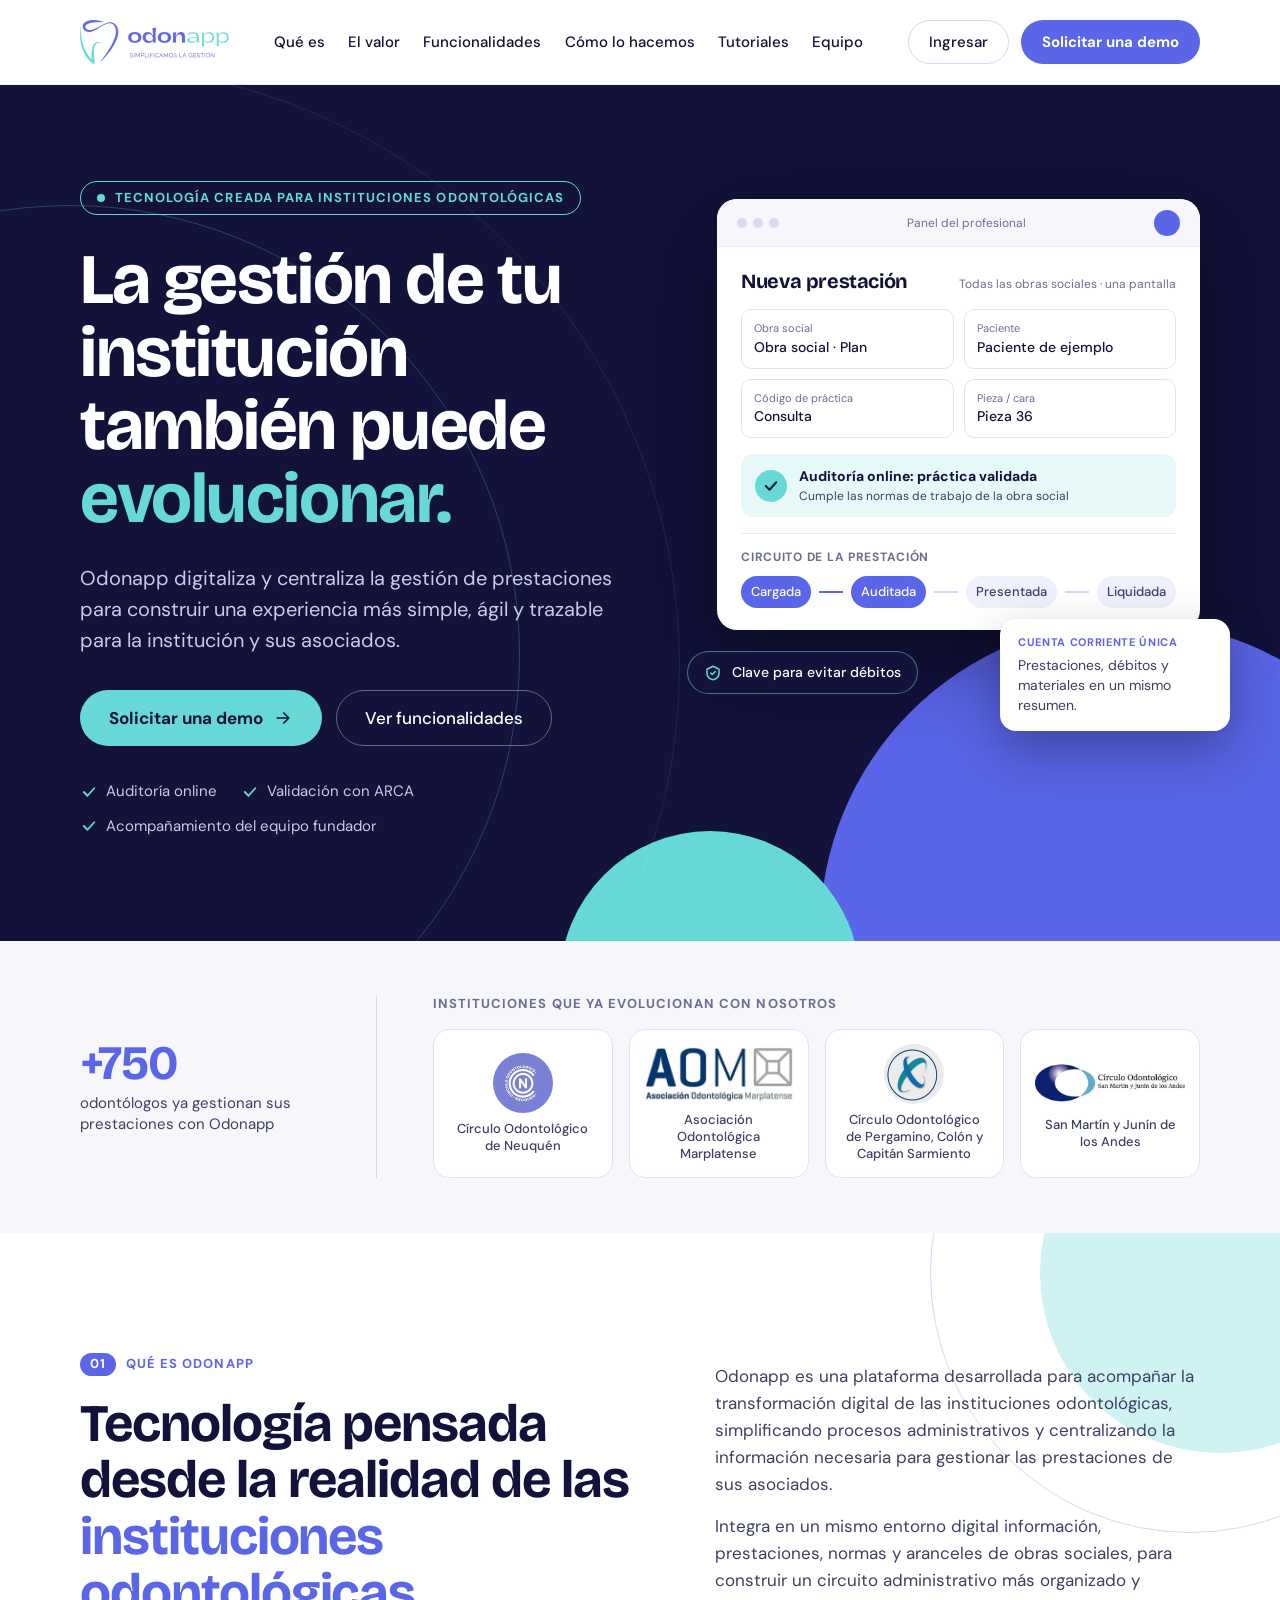
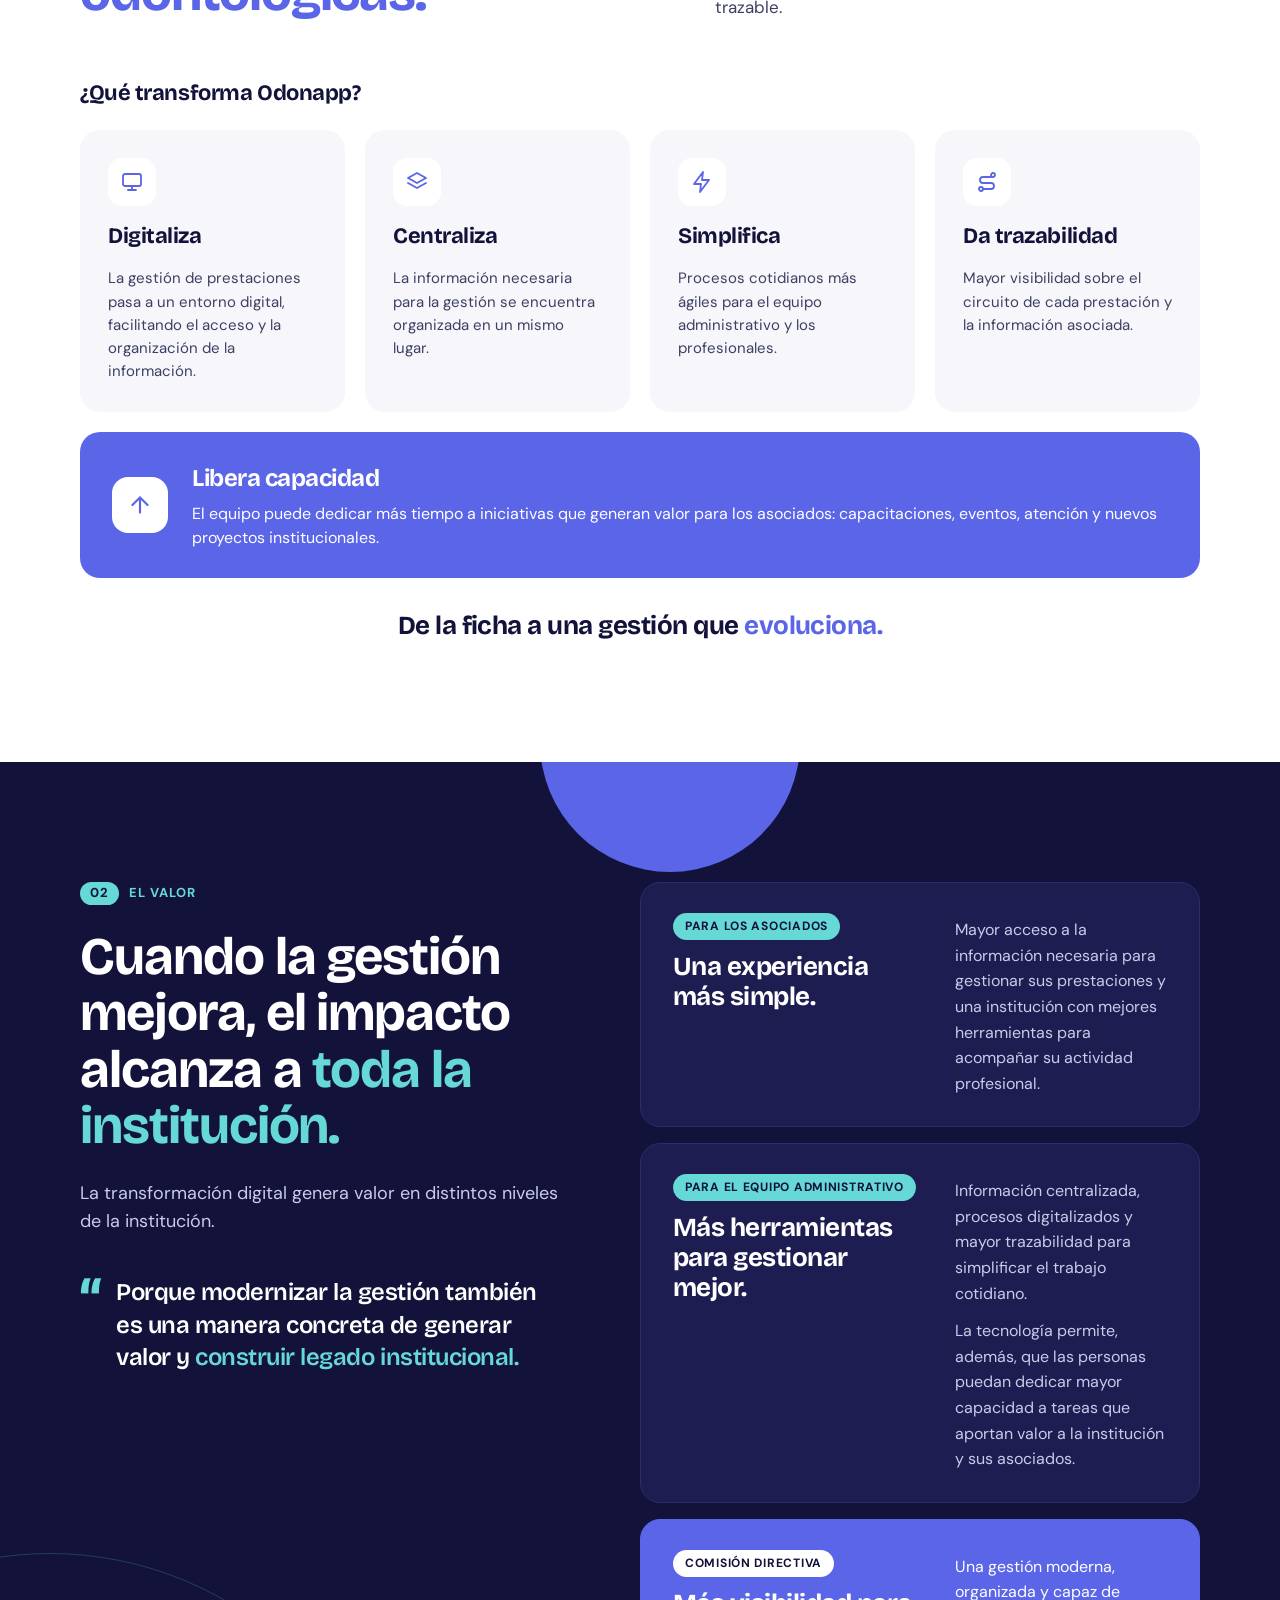
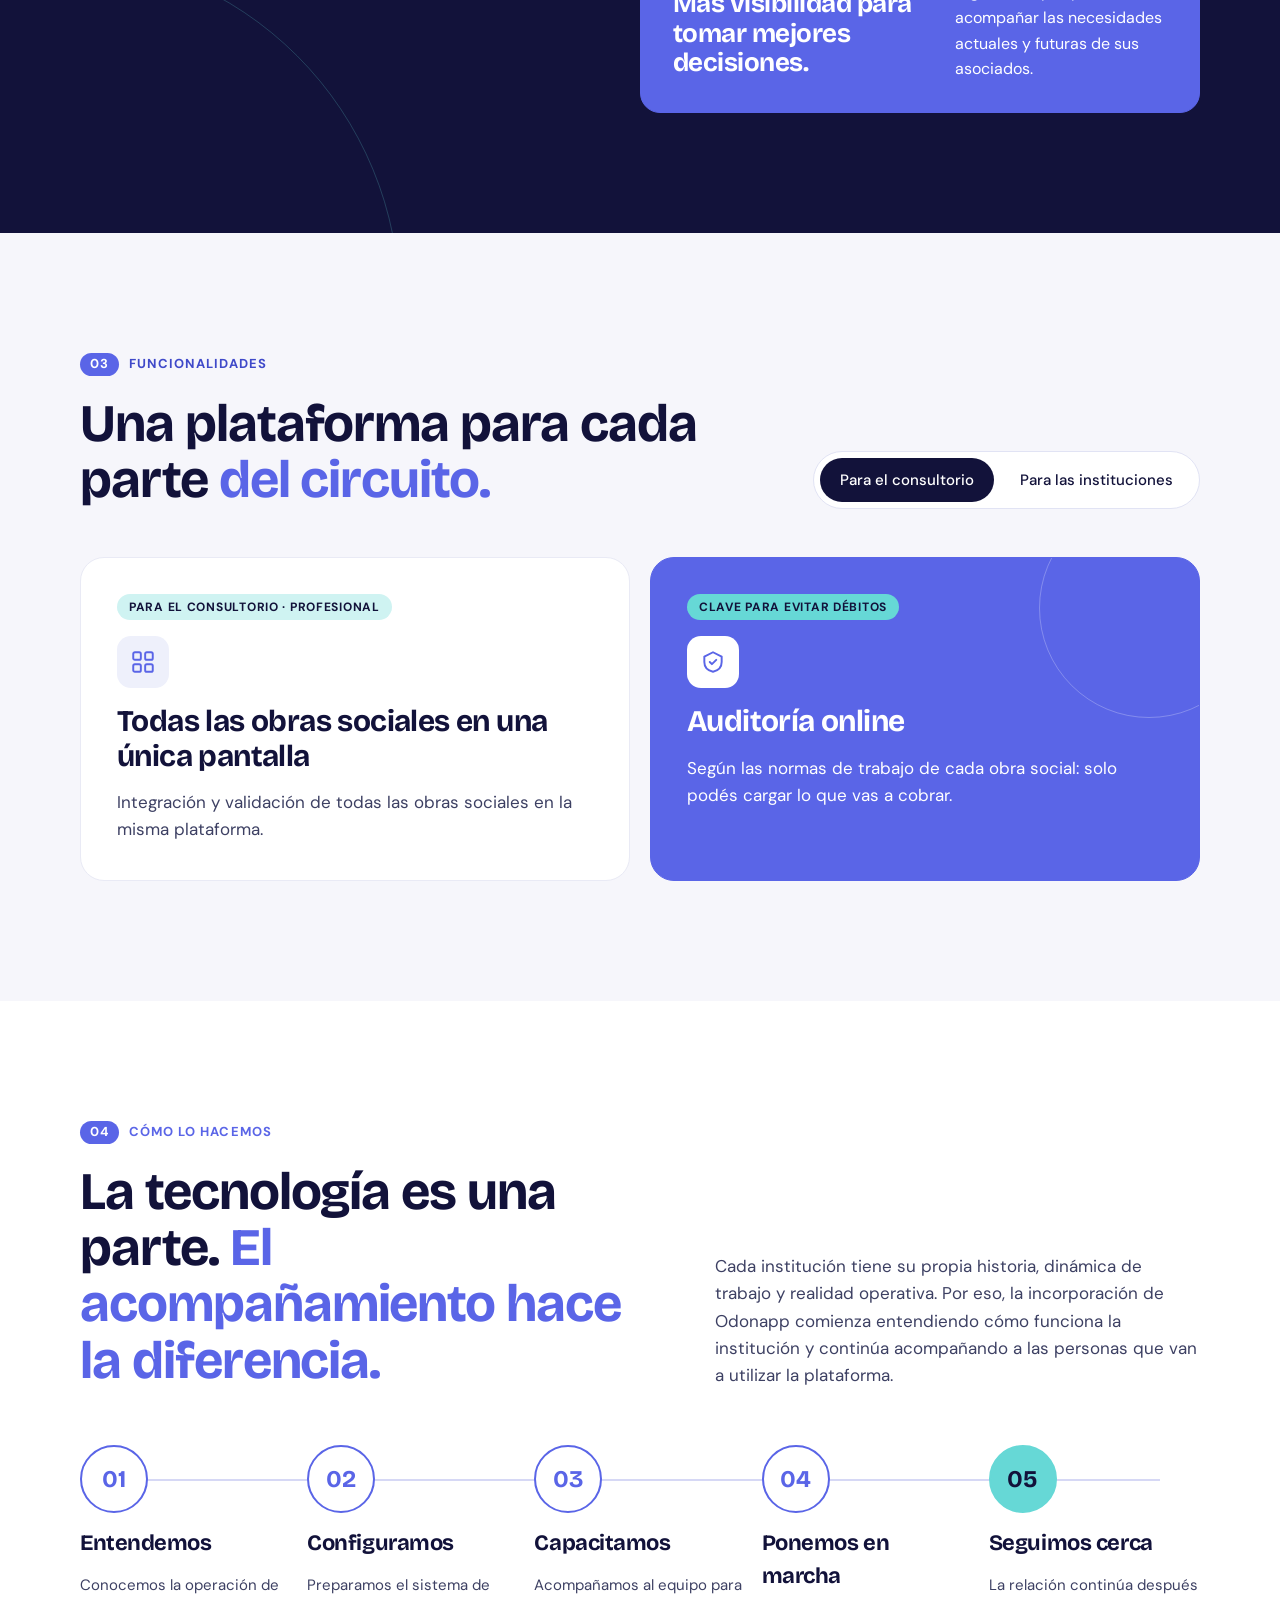
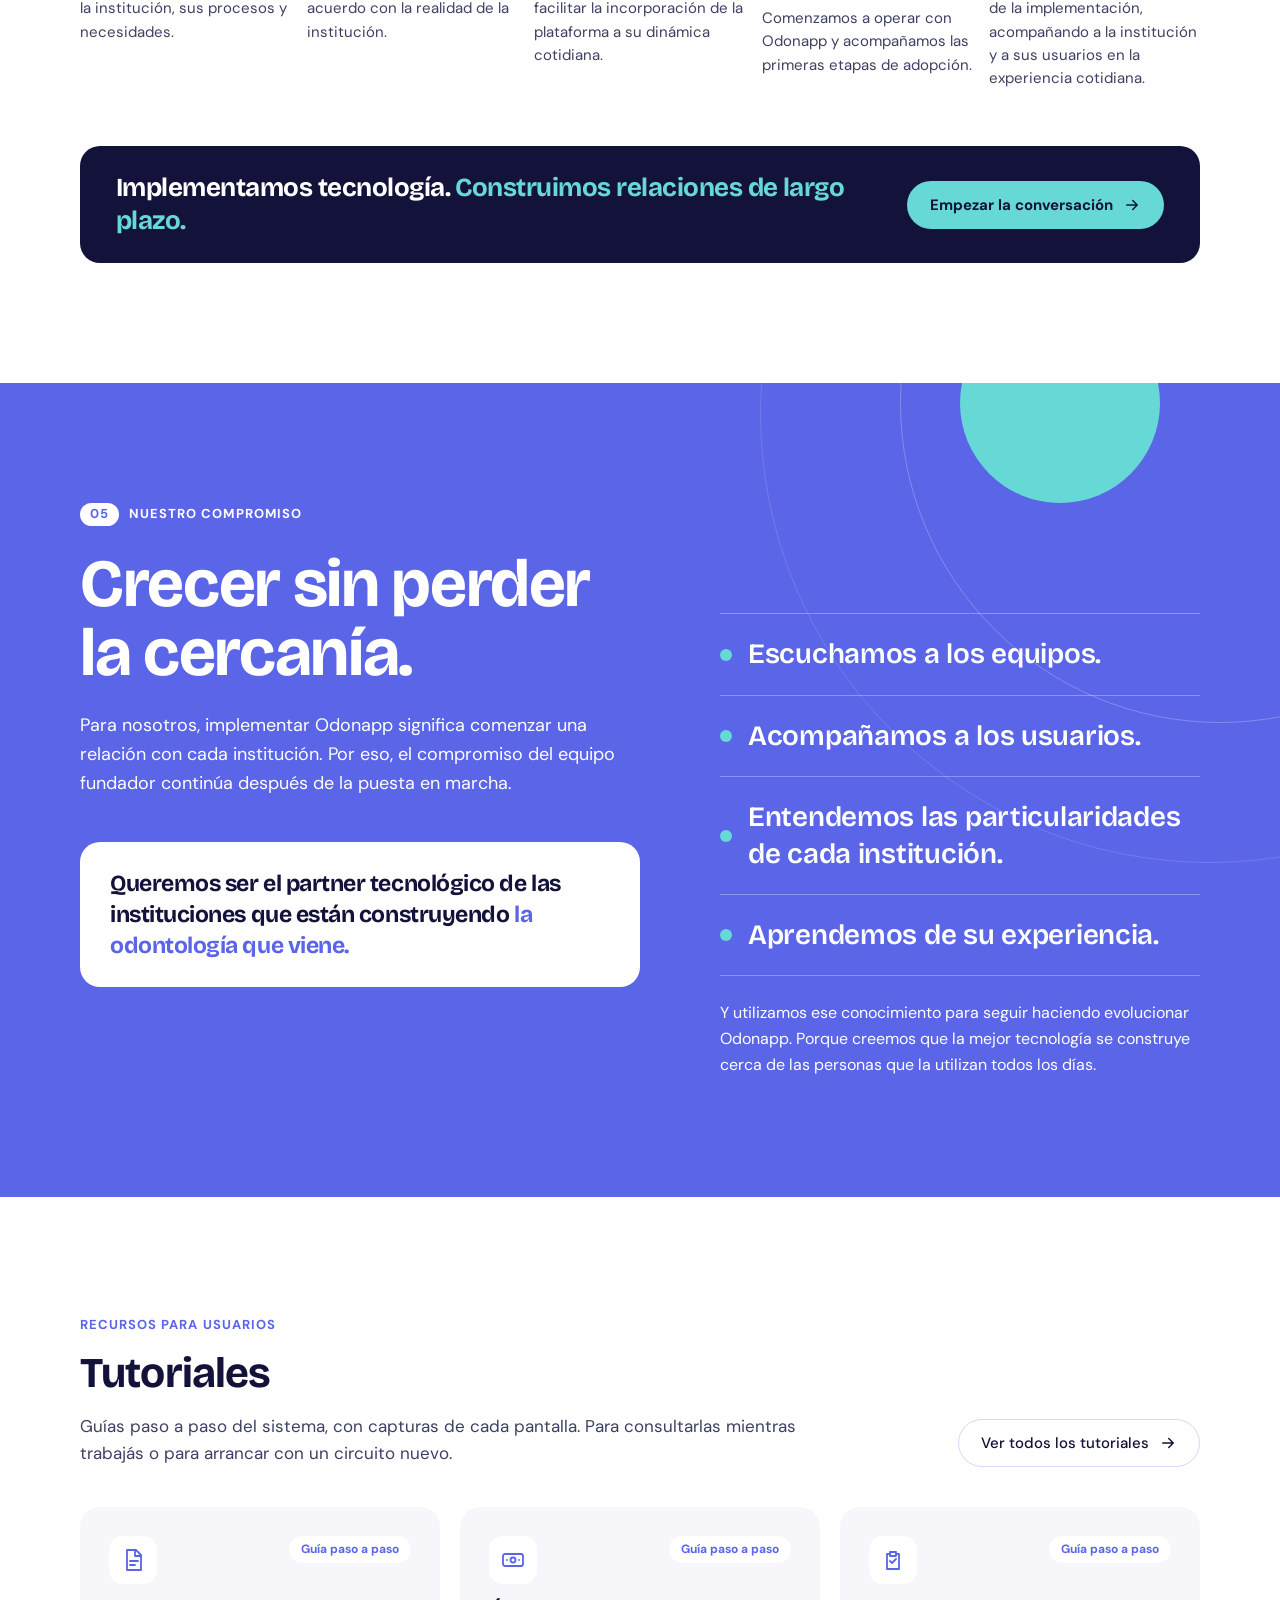
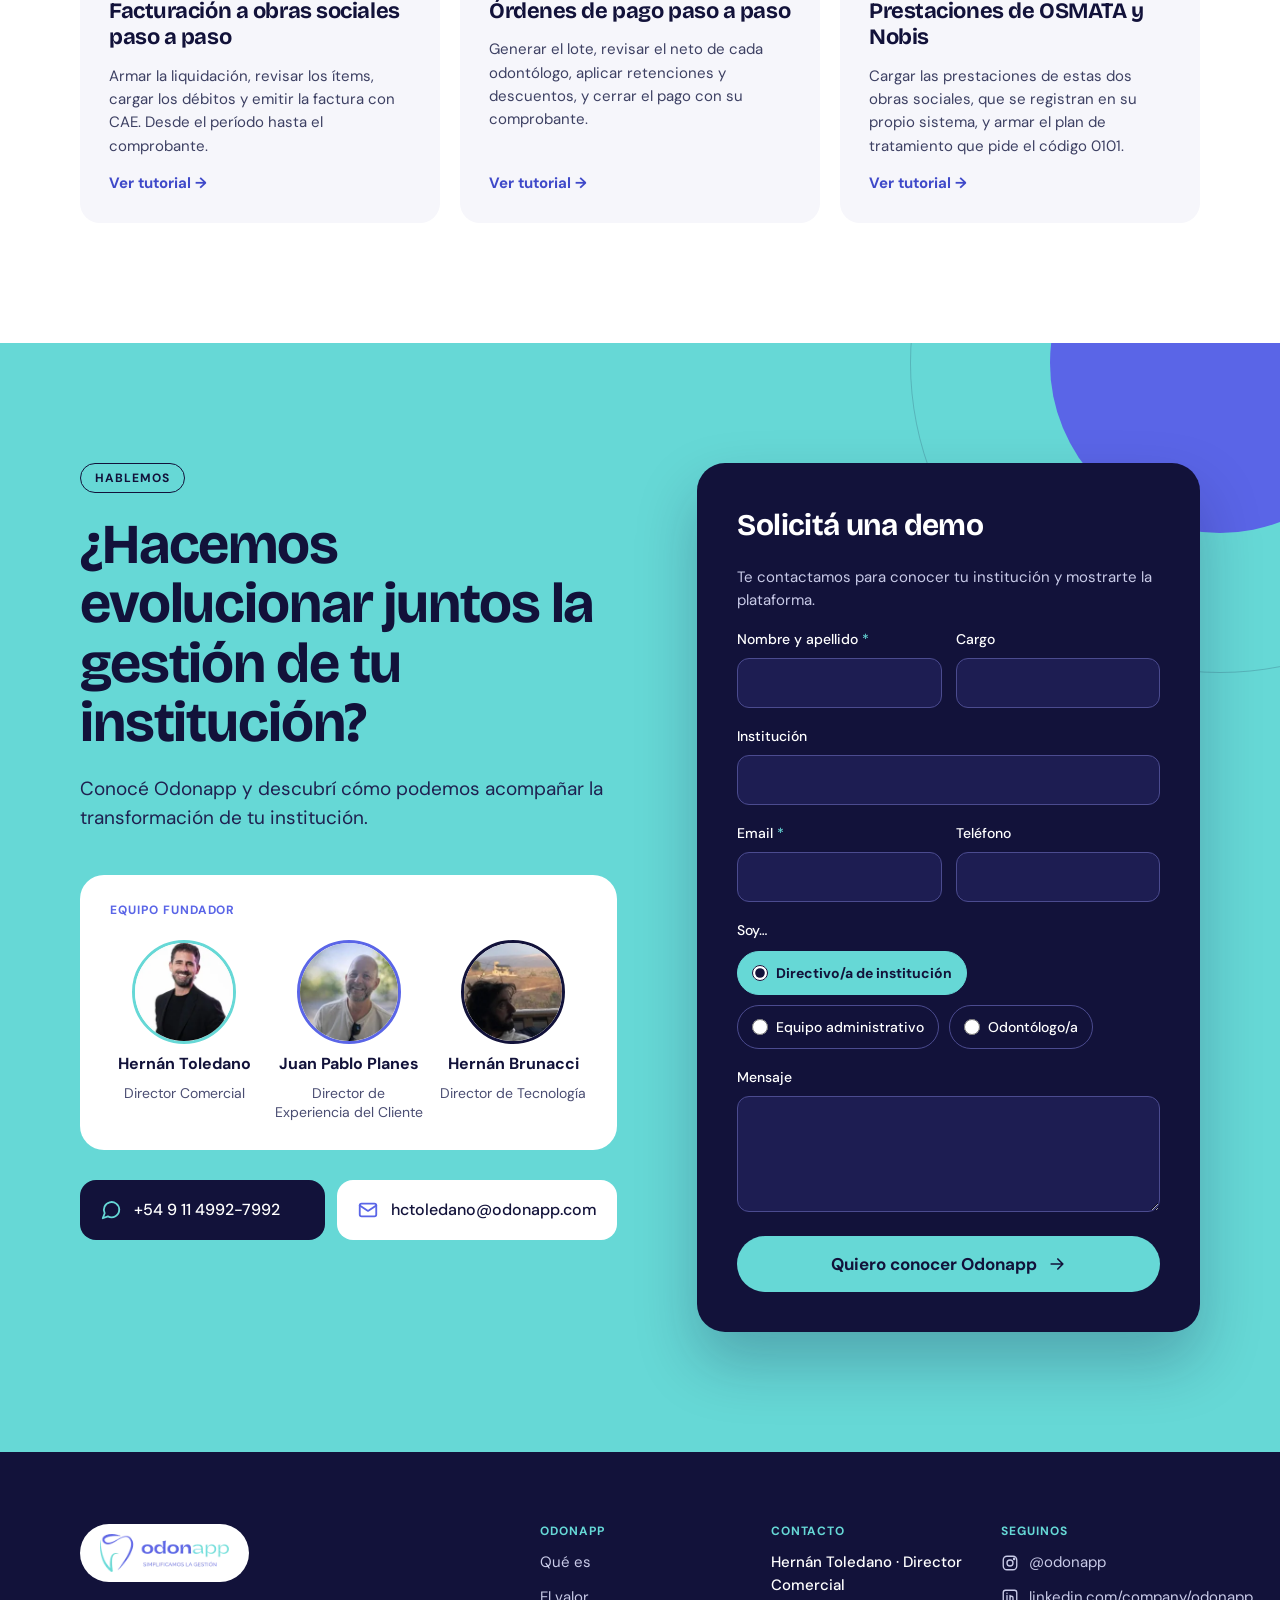
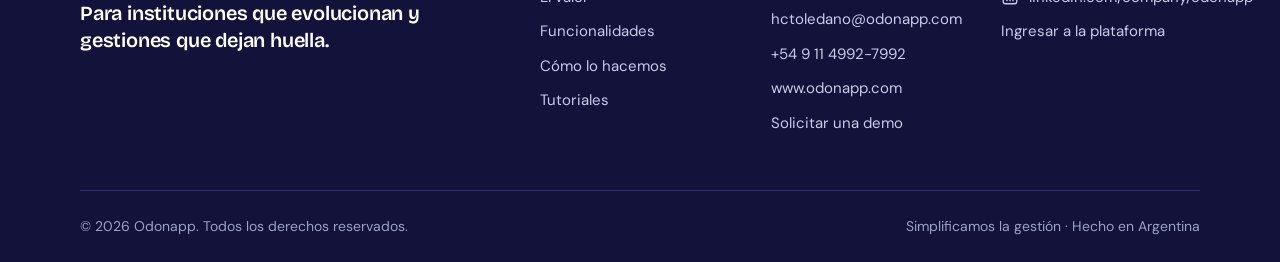
==== commit 424861ec: "Home: "institución" en lugar de "círculo" y Comisión Directiva Los clientes de Odonapp pueden ser cí" ====
--- a/index.html
+++ b/index.html
@@ -11,8 +11,8 @@
   <meta charset="UTF-8">
   <meta name="viewport" content="width=device-width, initial-scale=1">
   <script>document.documentElement.className = 'js';</script>
-  <title>Odonapp — Tecnología para círculos odontológicos</title>
-  <meta name="description" content="Odonapp digitaliza y centraliza la gestión de prestaciones para construir una experiencia más simple, ágil y trazable para el círculo y sus asociados.">
+  <title>Odonapp — Tecnología para instituciones odontológicas</title>
+  <meta name="description" content="Odonapp digitaliza y centraliza la gestión de prestaciones para construir una experiencia más simple, ágil y trazable para la institución y sus asociados.">
   <link rel="canonical" href="https://www.odonapp.com/">
   <meta name="theme-color" content="#12123A">
 
@@ -20,8 +20,8 @@
   <meta property="og:locale" content="es_AR">
   <meta property="og:site_name" content="Odonapp">
   <meta property="og:url" content="https://www.odonapp.com/">
-  <meta property="og:title" content="Odonapp — Tecnología para círculos odontológicos">
-  <meta property="og:description" content="Odonapp digitaliza y centraliza la gestión de prestaciones para construir una experiencia más simple, ágil y trazable para el círculo y sus asociados.">
+  <meta property="og:title" content="Odonapp — Tecnología para instituciones odontológicas">
+  <meta property="og:description" content="Odonapp digitaliza y centraliza la gestión de prestaciones para construir una experiencia más simple, ágil y trazable para la institución y sus asociados.">
   <meta property="og:image" content="https://www.odonapp.com/images/og-odonapp.png">
   <meta property="og:image:width" content="1200">
   <meta property="og:image:height" content="630">
@@ -113,10 +113,10 @@
       <div class="container hero__grid">
         <div class="hero__text">
           <p class="pill-tag">
-            <span class="pill-tag__dot" aria-hidden="true"></span><span><span class="hide-sm">Tecnología creada</span><span class="show-sm">Creada</span> para círculos odontológicos</span>
+            <span class="pill-tag__dot" aria-hidden="true"></span><span><span class="hide-sm">Tecnología creada</span><span class="show-sm">Creada</span> para instituciones odontológicas</span>
           </p>
-          <h1>La gestión de tu círculo también puede <span class="t-turquesa">evolucionar.</span></h1>
-          <p class="hero__lead">Odonapp digitaliza y centraliza la gestión de prestaciones para construir una experiencia más simple, ágil y trazable para el círculo y sus asociados.</p>
+          <h1>La gestión de tu institución también puede <span class="t-turquesa">evolucionar.</span></h1>
+          <p class="hero__lead">Odonapp digitaliza y centraliza la gestión de prestaciones para construir una experiencia más simple, ágil y trazable para la institución y sus asociados.</p>
           <div class="hero__ctas">
             <a class="btn btn--turquesa btn--lg" href="#contacto">Solicitar una demo
               <svg width="20" height="20" viewBox="0 0 24 24" fill="none" stroke="currentColor" stroke-width="2" stroke-linecap="round" stroke-linejoin="round" aria-hidden="true"><path d="M5 12h14M13 6l6 6-6 6"/></svg></a>
@@ -185,7 +185,7 @@
       <div class="container clientes__grid">
         <p class="clientes__stat"><strong>+750</strong> <span>odontólogos ya gestionan sus prestaciones con Odonapp</span></p>
         <div class="clientes__right">
-          <h2 class="eyebrow eyebrow--muted" id="clientes-titulo">Círculos que ya evolucionan con nosotros</h2>
+          <h2 class="eyebrow eyebrow--muted" id="clientes-titulo">Instituciones que ya evolucionan con nosotros</h2>
           <ul class="clientes__list">
             <li class="cliente">
               <picture>
@@ -228,10 +228,10 @@
         <div class="split">
           <div class="split__main">
             <p class="eyebrow"><span class="eyebrow__num">01</span>Qué es Odonapp</p>
-            <h2>Tecnología pensada desde la realidad de los <span class="t-indigo">círculos odontológicos.</span></h2>
+            <h2>Tecnología pensada desde la realidad de las <span class="t-indigo">instituciones odontológicas.</span></h2>
           </div>
           <div class="split__side prose">
-            <p>Odonapp es una plataforma desarrollada para acompañar la transformación digital de los círculos odontológicos, simplificando procesos administrativos y centralizando la información necesaria para gestionar las prestaciones de sus asociados.</p>
+            <p>Odonapp es una plataforma desarrollada para acompañar la transformación digital de las instituciones odontológicas, simplificando procesos administrativos y centralizando la información necesaria para gestionar las prestaciones de sus asociados.</p>
             <p>Integra en un mismo entorno digital información, prestaciones, normas y aranceles de obras sociales, para construir un circuito administrativo más organizado y trazable.</p>
           </div>
         </div>
@@ -273,7 +273,7 @@
       <div class="container valor__grid">
         <div class="valor__intro">
           <p class="eyebrow eyebrow--turquesa"><span class="eyebrow__num">02</span>El valor</p>
-          <h2>Cuando la gestión mejora, el impacto alcanza a <span class="t-turquesa">todo el círculo.</span></h2>
+          <h2>Cuando la gestión mejora, el impacto alcanza a <span class="t-turquesa">toda la institución.</span></h2>
           <p class="lead">La transformación digital genera valor en distintos niveles de la institución.</p>
         </div>
         <ul class="valor__cards">
@@ -283,7 +283,7 @@
               <h3>Una experiencia más simple.</h3>
             </div>
             <div class="valor-card__body">
-              <p>Mayor acceso a la información necesaria para gestionar sus prestaciones y un círculo con mejores herramientas para acompañar su actividad profesional.</p>
+              <p>Mayor acceso a la información necesaria para gestionar sus prestaciones y una institución con mejores herramientas para acompañar su actividad profesional.</p>
             </div>
           </li>
           <li class="valor-card">
@@ -298,7 +298,7 @@
           </li>
           <li class="valor-card valor-card--indigo">
             <div class="valor-card__head">
-              <span class="chip chip--white">Para la dirección</span>
+              <span class="chip chip--white">Comisión Directiva</span>
               <h3>Más visibilidad para tomar mejores decisiones.</h3>
             </div>
             <div class="valor-card__body">
@@ -349,7 +349,7 @@
           <div class="inst">
             <div class="inst__head">
               <span class="chip chip--turquesa">Para las instituciones</span>
-              <h3>Todo el circuito administrativo del círculo, en un solo lugar.</h3>
+              <h3>Todo el circuito administrativo de la institución, en un solo lugar.</h3>
             </div>
             <ul class="inst__list">
               <li><b>Ajustable 100%</b> a los requerimientos de cada obra social.</li>
@@ -373,14 +373,14 @@
             <p class="eyebrow"><span class="eyebrow__num">04</span>Cómo lo hacemos</p>
             <h2>La tecnología es una parte. <span class="t-indigo">El acompañamiento hace la diferencia.</span></h2>
           </div>
-          <p class="split__side prose">Cada círculo tiene su propia historia, dinámica de trabajo y realidad operativa. Por eso, la incorporación de Odonapp comienza entendiendo cómo funciona la institución y continúa acompañando a las personas que van a utilizar la plataforma.</p>
+          <p class="split__side prose">Cada institución tiene su propia historia, dinámica de trabajo y realidad operativa. Por eso, la incorporación de Odonapp comienza entendiendo cómo funciona la institución y continúa acompañando a las personas que van a utilizar la plataforma.</p>
         </div>
         <ol class="pasos">
-          <li class="paso"><span class="paso__num" aria-hidden="true">01</span><div><h3>Entendemos</h3><p>Conocemos la operación del círculo, sus procesos y necesidades.</p></div></li>
+          <li class="paso"><span class="paso__num" aria-hidden="true">01</span><div><h3>Entendemos</h3><p>Conocemos la operación de la institución, sus procesos y necesidades.</p></div></li>
           <li class="paso"><span class="paso__num" aria-hidden="true">02</span><div><h3>Configuramos</h3><p>Preparamos el sistema de acuerdo con la realidad de la institución.</p></div></li>
           <li class="paso"><span class="paso__num" aria-hidden="true">03</span><div><h3>Capacitamos</h3><p>Acompañamos al equipo para facilitar la incorporación de la plataforma a su dinámica cotidiana.</p></div></li>
           <li class="paso"><span class="paso__num" aria-hidden="true">04</span><div><h3>Ponemos en marcha</h3><p>Comenzamos a operar con Odonapp y acompañamos las primeras etapas de adopción.</p></div></li>
-          <li class="paso paso--destacado"><span class="paso__num" aria-hidden="true">05</span><div><h3>Seguimos cerca</h3><p>La relación continúa después de la implementación, acompañando al círculo y a sus usuarios en la experiencia cotidiana.</p></div></li>
+          <li class="paso paso--destacado"><span class="paso__num" aria-hidden="true">05</span><div><h3>Seguimos cerca</h3><p>La relación continúa después de la implementación, acompañando a la institución y a sus usuarios en la experiencia cotidiana.</p></div></li>
         </ol>
         <div class="banda">
           <p>Implementamos tecnología. <span class="t-turquesa">Construimos relaciones de largo plazo.</span></p>
@@ -399,7 +399,7 @@
         <div class="compromiso__intro">
           <p class="eyebrow eyebrow--white"><span class="eyebrow__num">05</span>Nuestro compromiso</p>
           <h2 class="compromiso__h2">Crecer sin perder la cercanía.</h2>
-          <p class="lead">Para nosotros, implementar Odonapp significa comenzar una relación con cada círculo. Por eso, el compromiso del equipo fundador continúa después de la puesta en marcha.</p>
+          <p class="lead">Para nosotros, implementar Odonapp significa comenzar una relación con cada institución. Por eso, el compromiso del equipo fundador continúa después de la puesta en marcha.</p>
         </div>
         <div class="compromiso__side">
           <ul class="compromiso__list">
@@ -410,7 +410,7 @@
           </ul>
           <p>Y utilizamos ese conocimiento para seguir haciendo evolucionar Odonapp. Porque creemos que la mejor tecnología se construye cerca de las personas que la utilizan todos los días.</p>
         </div>
-        <p class="compromiso__card">Queremos ser el partner tecnológico de los círculos que están construyendo <span class="t-indigo">la odontología que viene.</span></p>
+        <p class="compromiso__card">Queremos ser el partner tecnológico de las instituciones que están construyendo <span class="t-indigo">la odontología que viene.</span></p>
       </div>
     </section>
 
@@ -469,7 +469,7 @@
       <div class="container contacto__grid">
         <div class="contacto__info">
           <p class="pill-outline">Hablemos</p>
-          <h2 class="contacto__h2">¿Hacemos evolucionar juntos la gestión de tu círculo?</h2>
+          <h2 class="contacto__h2">¿Hacemos evolucionar juntos la gestión de tu institución?</h2>
           <p class="contacto__lead">Conocé Odonapp y descubrí cómo podemos acompañar la transformación de tu institución.</p>
 
           <div id="equipo" class="equipo">
@@ -519,7 +519,7 @@
         -->
         <form class="demo-form" id="demo-form" action="mailto:hctoledano@odonapp.com?subject=Solicitud%20de%20demo%20-%20Odonapp" method="post" enctype="text/plain" aria-labelledby="demo-titulo">
           <h3 id="demo-titulo">Solicitá una demo</h3>
-          <p class="demo-form__intro">Te contactamos para conocer tu círculo y mostrarte la plataforma.</p>
+          <p class="demo-form__intro">Te contactamos para conocer tu institución y mostrarte la plataforma.</p>
           <div class="demo-form__row">
             <div class="field">
               <label for="f-nombre">Nombre y apellido <span class="req" aria-hidden="true">*</span></label>
@@ -531,7 +531,7 @@
             </div>
           </div>
           <div class="field">
-            <label for="f-institucion">Círculo / institución</label>
+            <label for="f-institucion">Institución</label>
             <input id="f-institucion" name="institucion" type="text" autocomplete="organization">
           </div>
           <div class="demo-form__row">
@@ -547,7 +547,7 @@
           <fieldset class="field perfil">
             <legend>Soy…</legend>
             <div class="perfil__options">
-              <label class="perfil__opt"><input type="radio" name="perfil" value="Directivo/a de círculo" checked>Directivo/a de círculo</label>
+              <label class="perfil__opt"><input type="radio" name="perfil" value="Directivo/a de institución" checked>Directivo/a de institución</label>
               <label class="perfil__opt"><input type="radio" name="perfil" value="Equipo administrativo">Equipo administrativo</label>
               <label class="perfil__opt"><input type="radio" name="perfil" value="Odontólogo/a">Odontólogo/a</label>
             </div>
@@ -578,7 +578,7 @@
               <img src="images/odonapp-logo.png" alt="Odonapp" width="298" height="88" loading="lazy">
             </picture>
           </span>
-          <p>Para círculos que evolucionan y gestiones que dejan huella.</p>
+          <p>Para instituciones que evolucionan y gestiones que dejan huella.</p>
         </div>
         <div class="site-footer__cols">
           <nav class="site-footer__col" aria-labelledby="ft-odonapp">
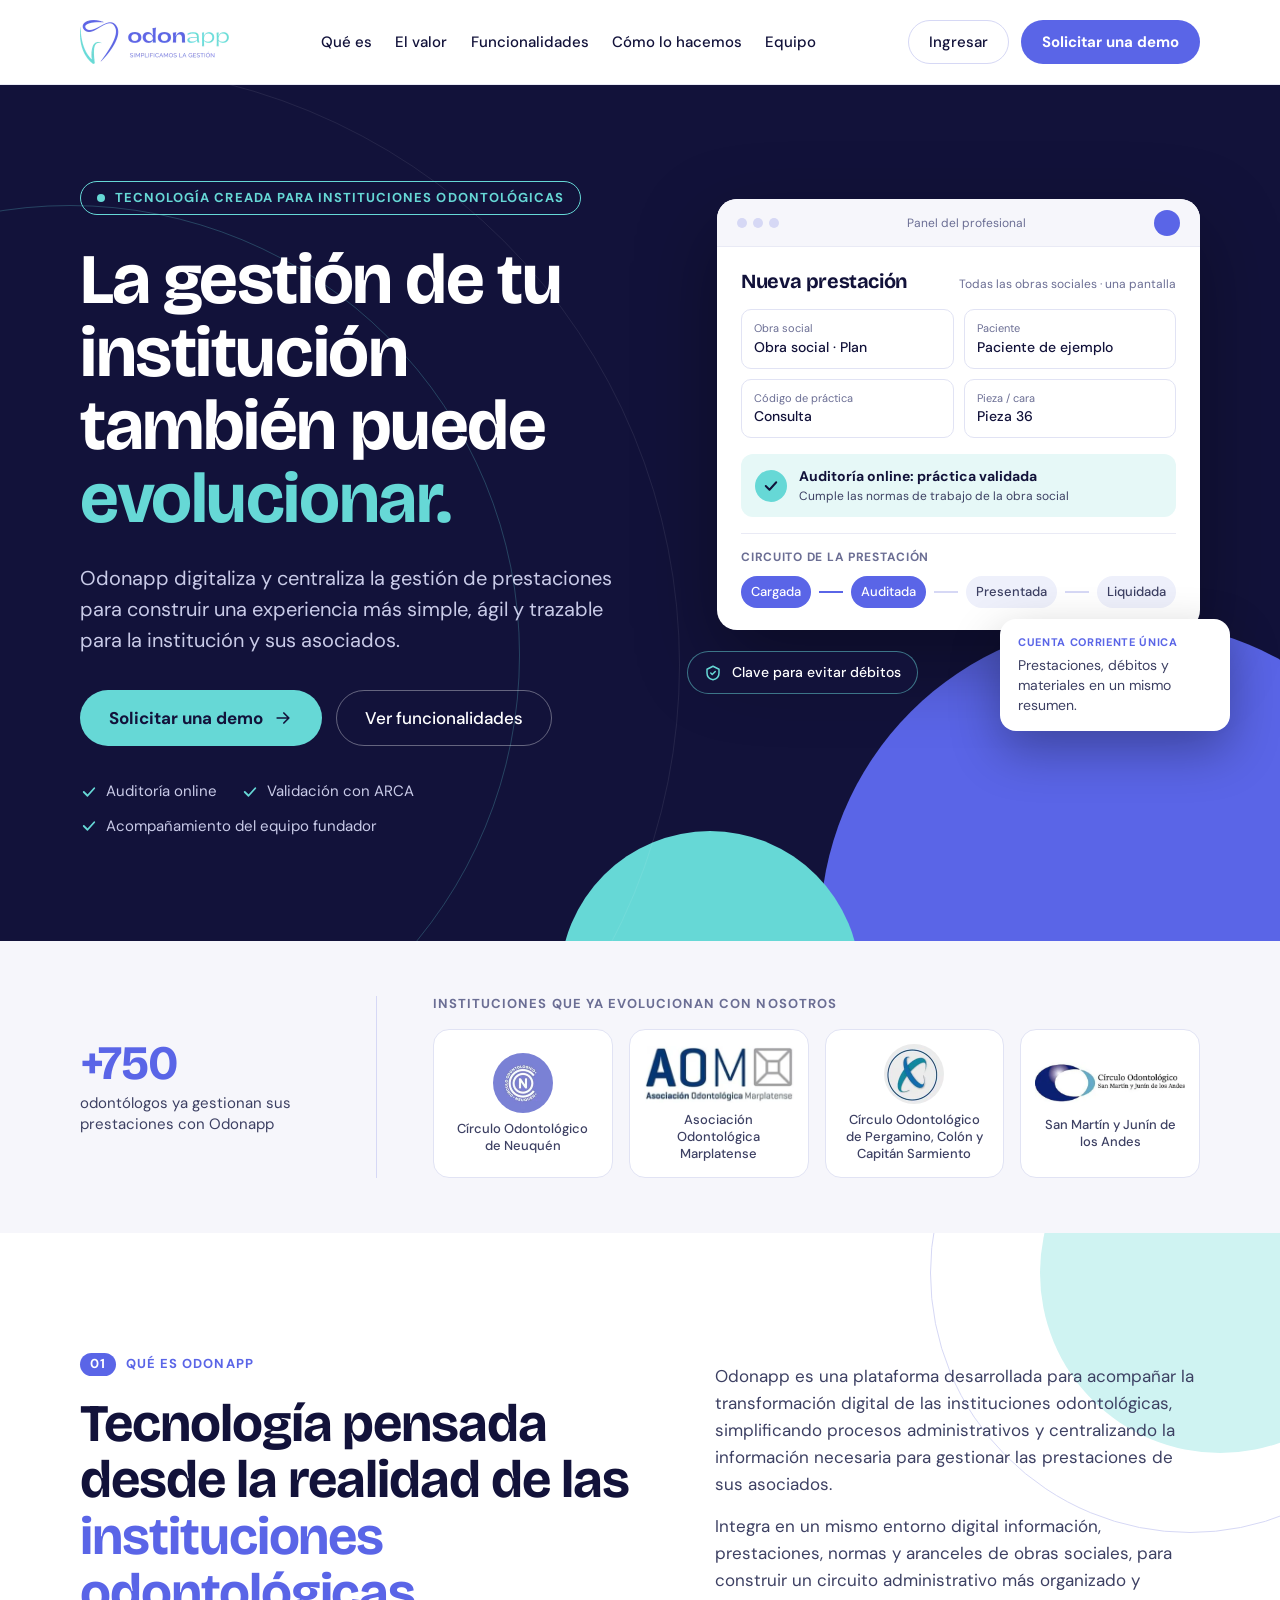
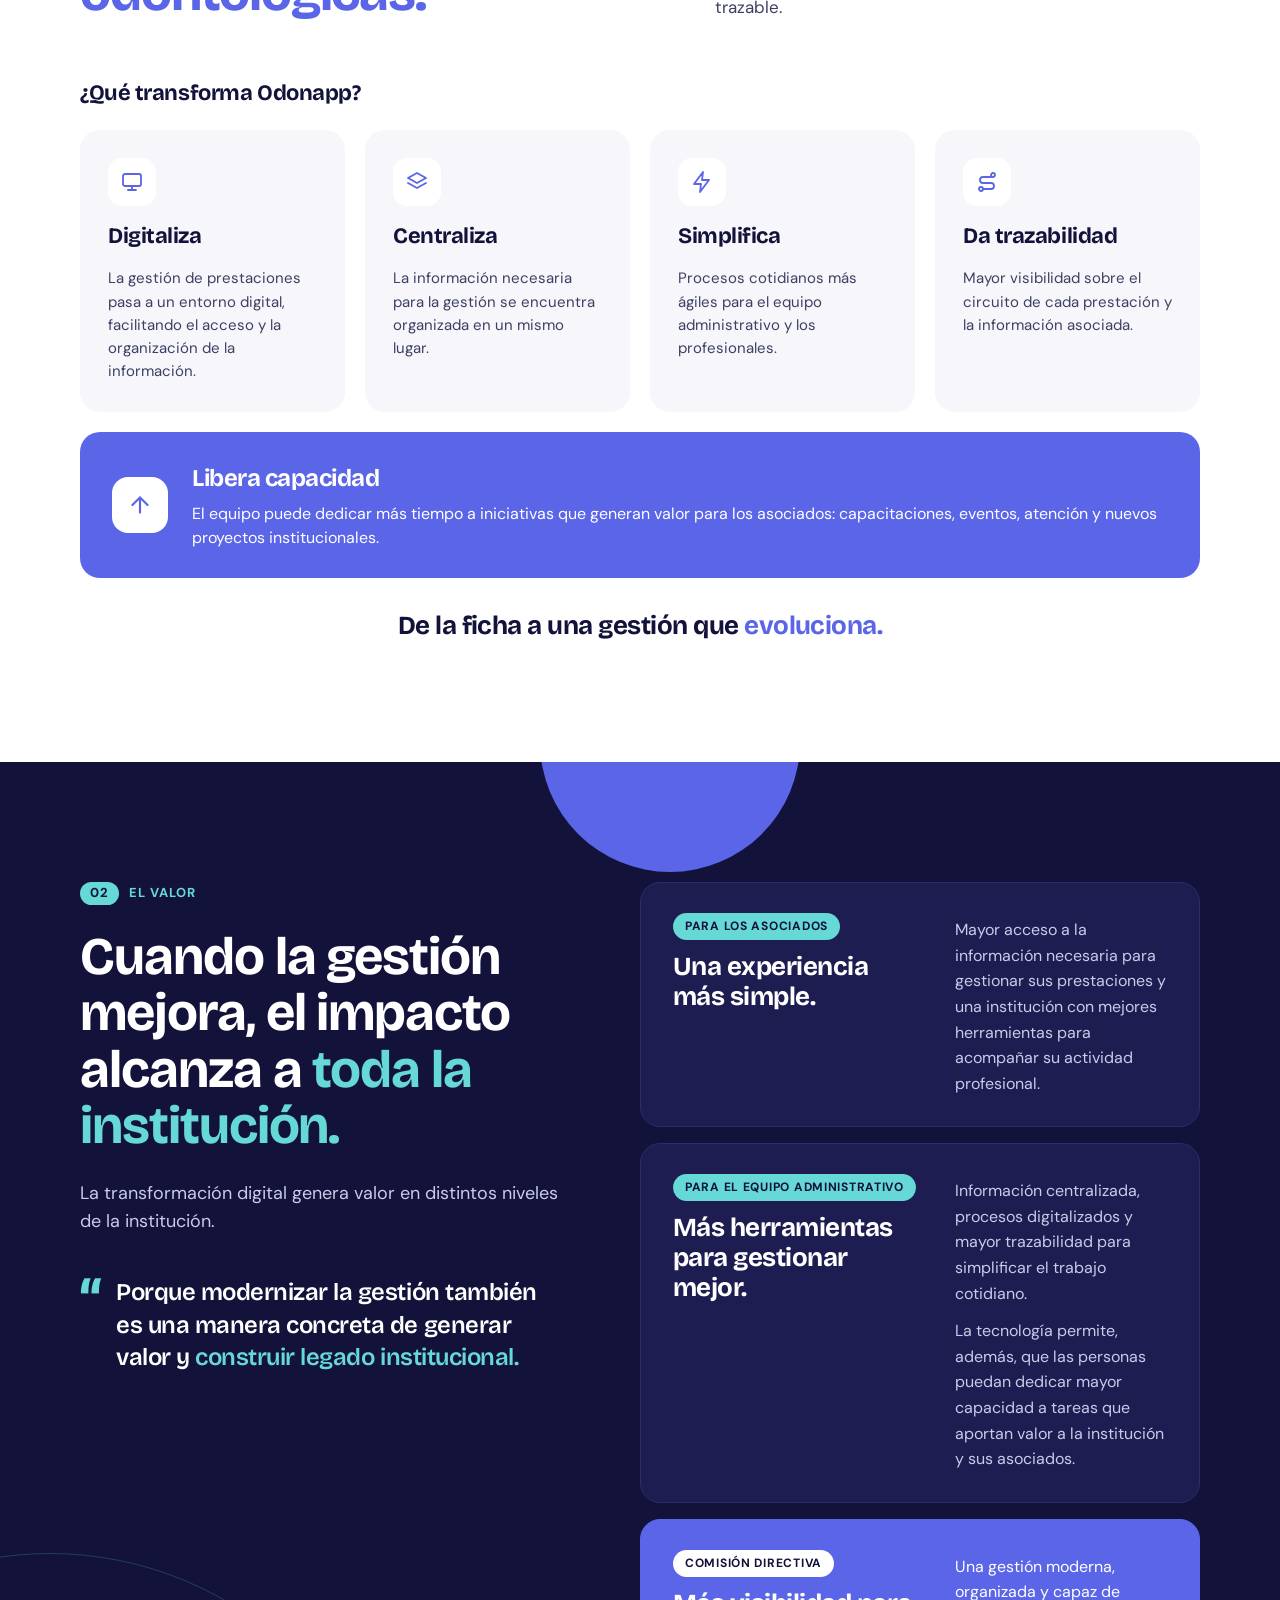
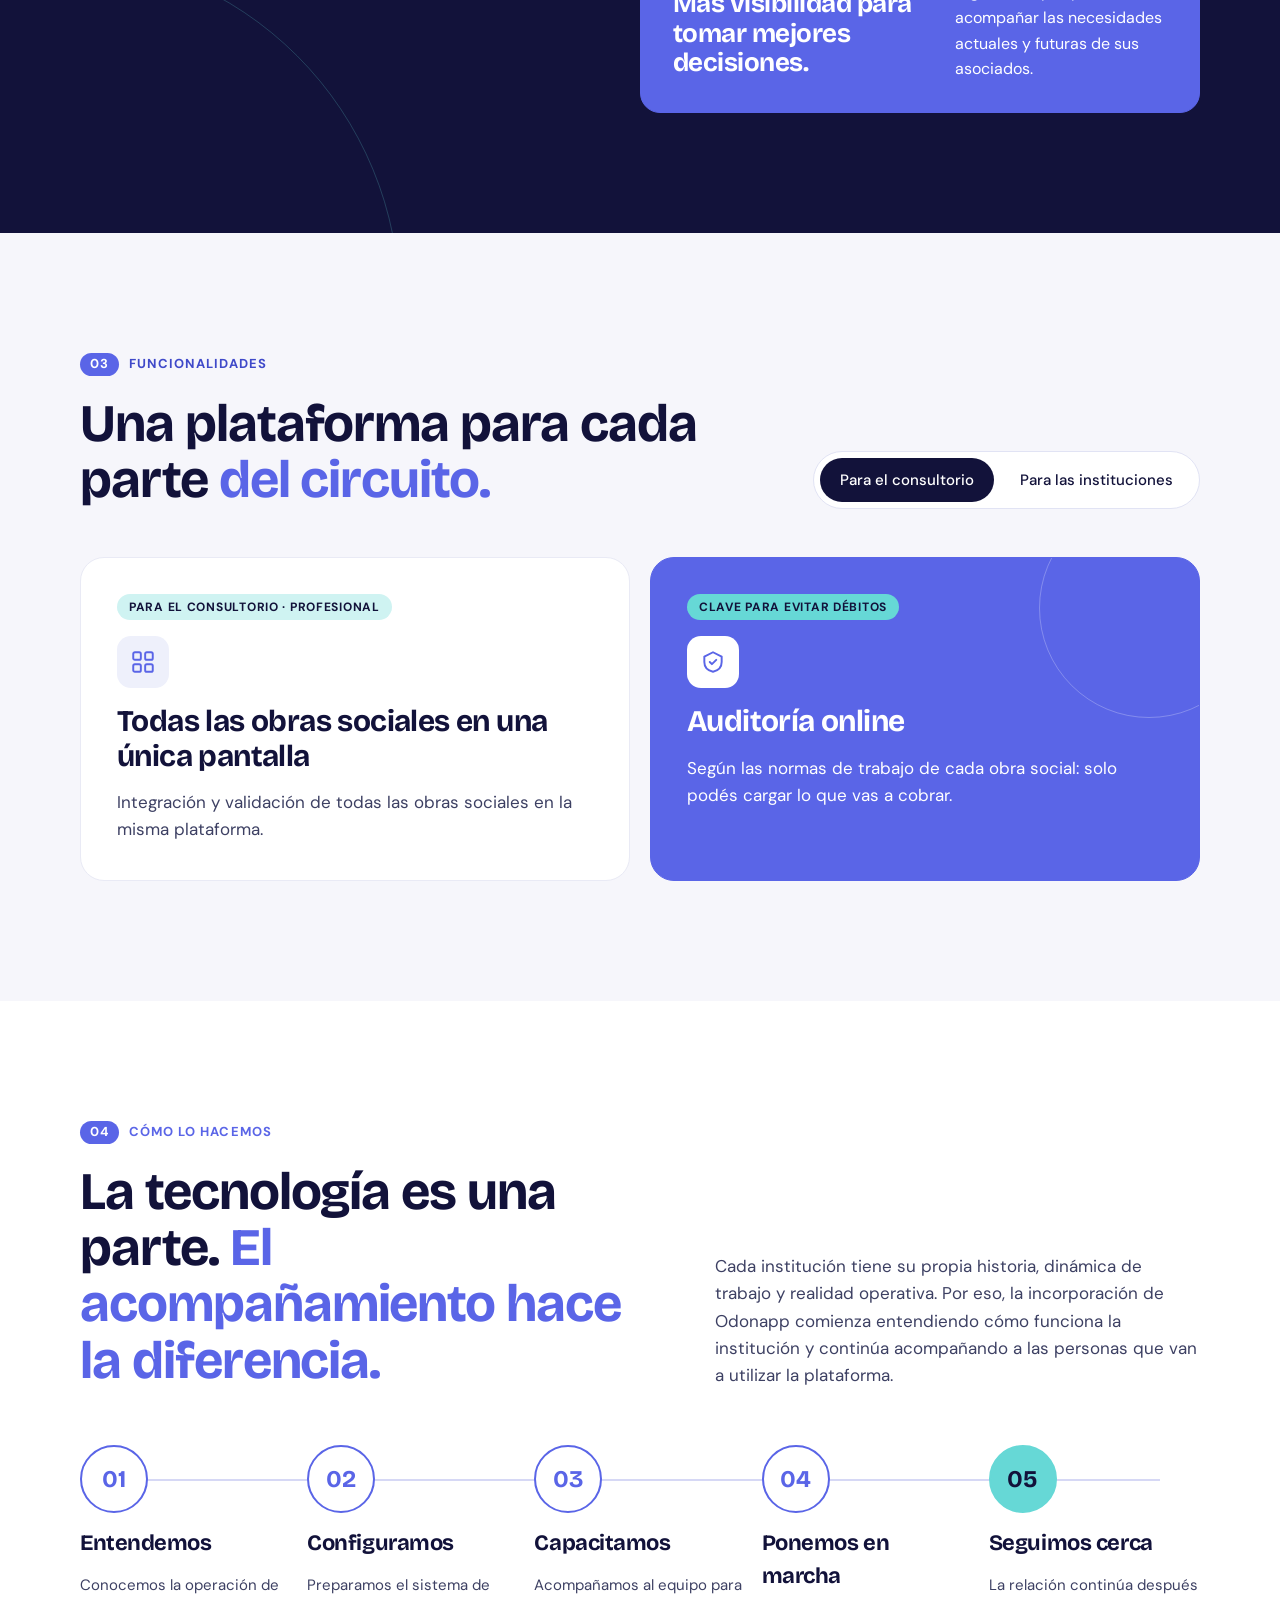
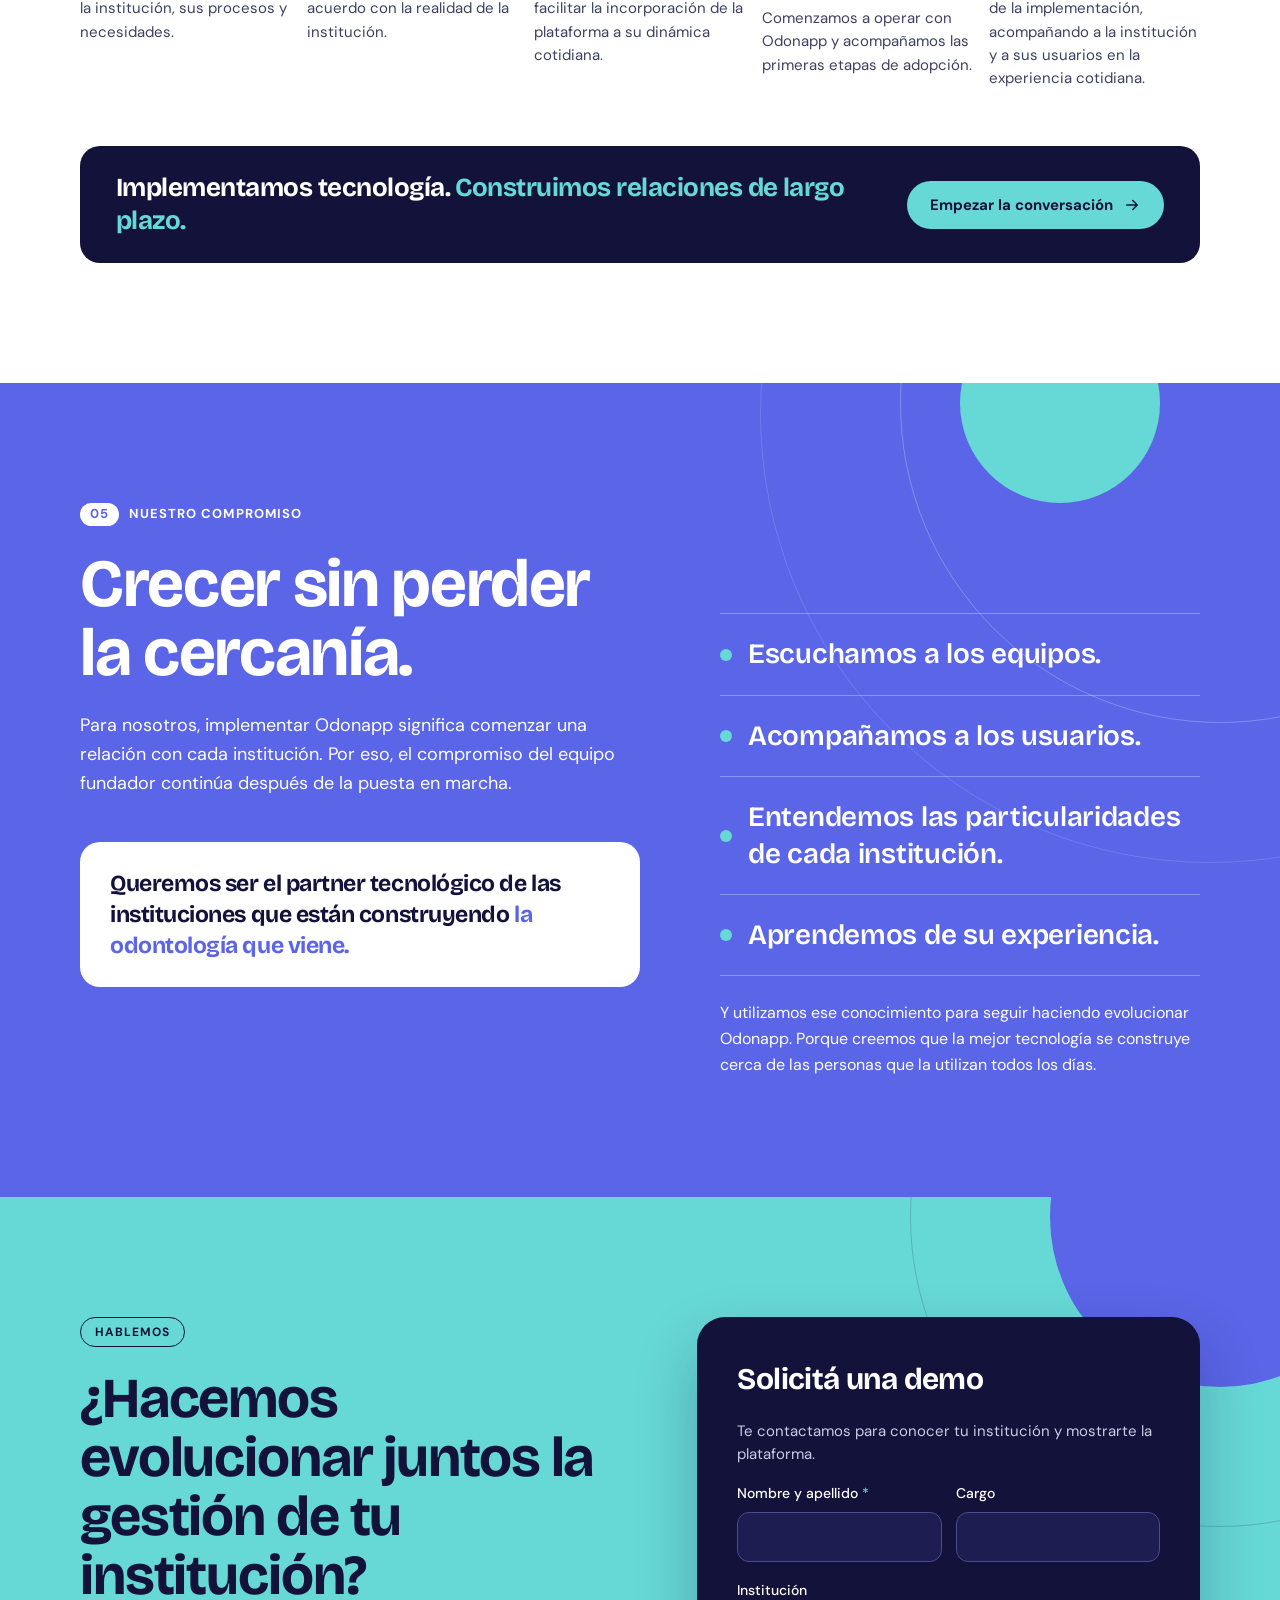
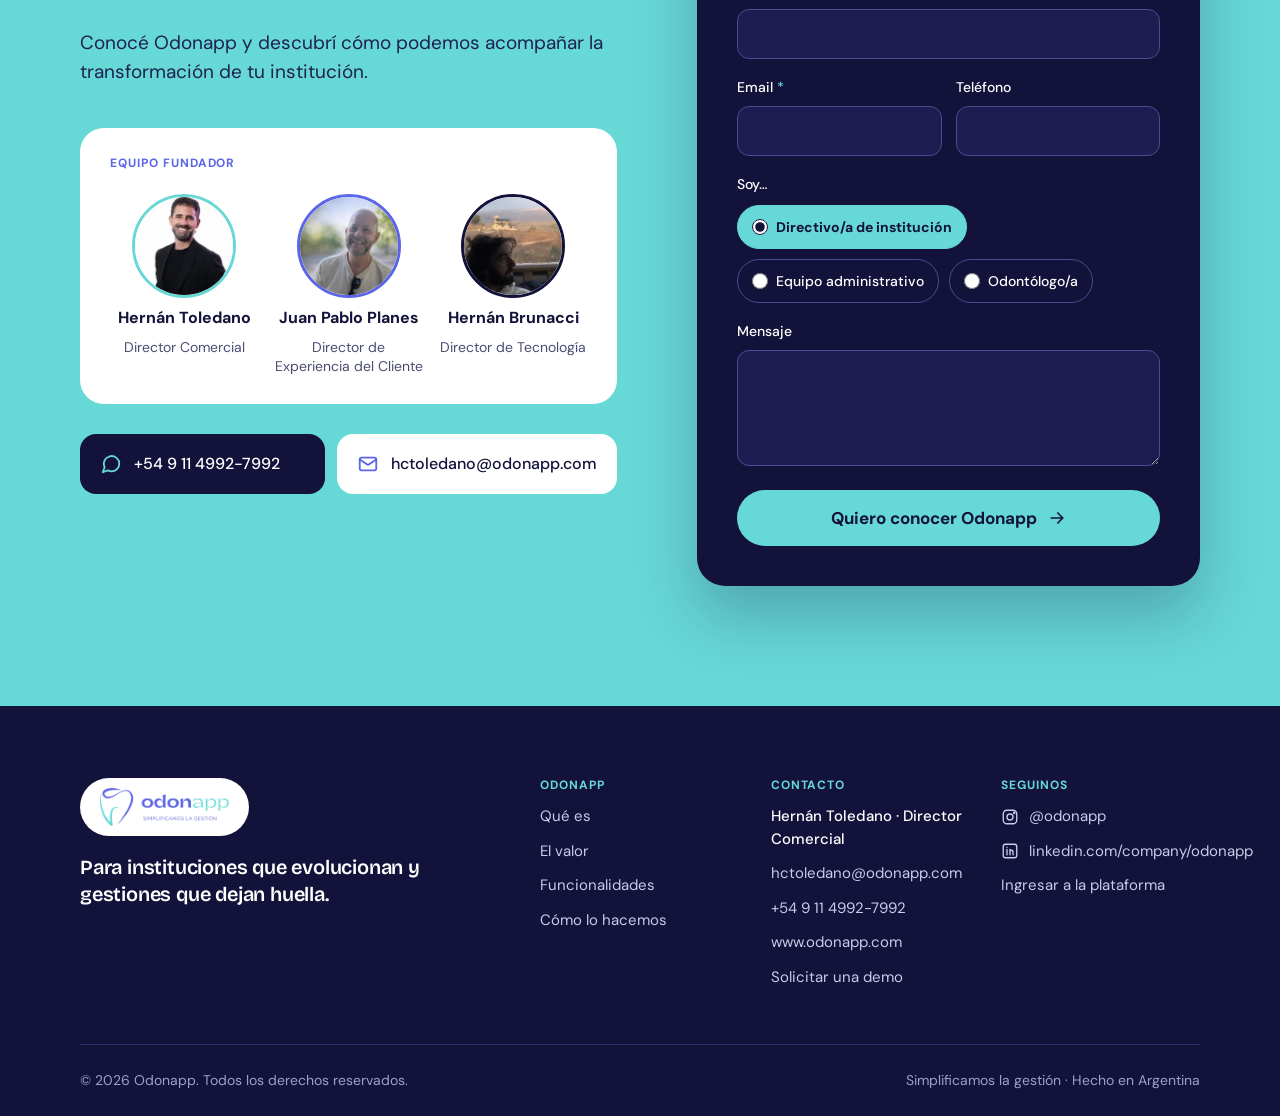
==== commit 35a27837: "Tutoriales: salen de la landing publica, pasan a la app con login Co-Authored-By: Claude Opus 5 (1M " ====
--- a/index.html
+++ b/index.html
@@ -15,6 +15,7 @@
   <meta name="description" content="Odonapp digitaliza y centraliza la gestión de prestaciones para construir una experiencia más simple, ágil y trazable para la institución y sus asociados.">
   <link rel="canonical" href="https://www.odonapp.com/">
   <meta name="theme-color" content="#12123A">
+  <meta name="facebook-domain-verification" content="zenqh22nkofqdijt4slrggcmgqp5b8" />
 
   <meta property="og:type" content="website">
   <meta property="og:locale" content="es_AR">
@@ -35,7 +36,7 @@
   <link rel="preconnect" href="https://fonts.googleapis.com">
   <link rel="preconnect" href="https://fonts.gstatic.com" crossorigin>
   <link rel="stylesheet" href="https://fonts.googleapis.com/css2?family=Bricolage+Grotesque:opsz,wght@12..96,600;12..96,700&family=DM+Sans:opsz,wght@9..40,400;9..40,500;9..40,700&display=swap">
-  <link rel="stylesheet" href="styles.css">
+  <link rel="stylesheet" href="styles.css?v=20260930">
 </head>
 <body>
 <!-- Google Tag Manager (noscript) -->
@@ -59,7 +60,6 @@
         <a href="#valor">El valor</a>
         <a href="#funcionalidades">Funcionalidades</a>
         <a href="#como">Cómo lo hacemos</a>
-        <a href="#tutoriales">Tutoriales</a>
         <a href="#equipo">Equipo</a>
       </nav>
       <div class="site-header__actions">
@@ -92,7 +92,6 @@
       <a href="#valor">El valor</a>
       <a href="#funcionalidades">Funcionalidades</a>
       <a href="#como">Cómo lo hacemos</a>
-      <a href="#tutoriales">Tutoriales</a>
       <a href="#equipo">Equipo</a>
     </nav>
     <div class="menu-mobile__actions">
@@ -414,54 +413,6 @@
       </div>
     </section>
 
-    <!-- ===================== TUTORIALES ===================== -->
-    <section id="tutoriales" class="section tutoriales">
-      <div class="container tutoriales__grid">
-        <div class="tutoriales__head">
-          <p class="eyebrow eyebrow--plain">Recursos para usuarios</p>
-          <h2 class="tutoriales__h2">Tutoriales</h2>
-          <p class="prose">Guías paso a paso del sistema, con capturas de cada pantalla. Para consultarlas mientras trabajás o para arrancar con un circuito nuevo.</p>
-        </div>
-        <a class="btn btn--outline tutoriales__all" href="/tutoriales/">Ver todos los tutoriales
-          <svg width="18" height="18" viewBox="0 0 24 24" fill="none" stroke="currentColor" stroke-width="2" stroke-linecap="round" stroke-linejoin="round" aria-hidden="true"><path d="M5 12h14M13 6l6 6-6 6"/></svg></a>
-        <ul class="tutoriales__list">
-          <li>
-            <a class="tuto" href="/tutoriales/facturacion-obras-sociales.html">
-              <span class="tuto__top">
-                <span class="icon-box hide-sm"><svg width="24" height="24" viewBox="0 0 24 24" fill="none" stroke="currentColor" stroke-width="1.8" stroke-linecap="round" stroke-linejoin="round" aria-hidden="true"><path d="M6 2h9l5 5v15H6z"/><path d="M14 2v6h6M9 13h8M9 17h5"/></svg></span>
-                <span class="chip chip--white-indigo">Guía paso a paso</span>
-              </span>
-              <h3>Facturación a obras sociales paso a paso</h3>
-              <p>Armar la liquidación, revisar los ítems, cargar los débitos y emitir la factura con CAE. Desde el período hasta el comprobante.</p>
-              <span class="tuto__more">Ver tutorial <span aria-hidden="true">→</span></span>
-            </a>
-          </li>
-          <li>
-            <a class="tuto" href="/tutoriales/ordenes-de-pago.html">
-              <span class="tuto__top">
-                <span class="icon-box hide-sm"><svg width="24" height="24" viewBox="0 0 24 24" fill="none" stroke="currentColor" stroke-width="1.8" stroke-linecap="round" stroke-linejoin="round" aria-hidden="true"><rect x="2" y="6" width="20" height="12" rx="2"/><circle cx="12" cy="12" r="2.5"/><path d="M6 12h.01M18 12h.01"/></svg></span>
-                <span class="chip chip--white-indigo">Guía paso a paso</span>
-              </span>
-              <h3>Órdenes de pago paso a paso</h3>
-              <p>Generar el lote, revisar el neto de cada odontólogo, aplicar retenciones y descuentos, y cerrar el pago con su comprobante.</p>
-              <span class="tuto__more">Ver tutorial <span aria-hidden="true">→</span></span>
-            </a>
-          </li>
-          <li>
-            <a class="tuto" href="/tutoriales/prestaciones-osmata-nobis.html">
-              <span class="tuto__top">
-                <span class="icon-box hide-sm"><svg width="24" height="24" viewBox="0 0 24 24" fill="none" stroke="currentColor" stroke-width="1.8" stroke-linecap="round" stroke-linejoin="round" aria-hidden="true"><path d="M9 4h6v4H9z"/><path d="M9 6H6v15h12V6h-3M9 13l2 2 4-4"/></svg></span>
-                <span class="chip chip--white-indigo">Guía paso a paso</span>
-              </span>
-              <h3>Prestaciones de OSMATA y Nobis</h3>
-              <p>Cargar las prestaciones de estas dos obras sociales, que se registran en su propio sistema, y armar el plan de tratamiento que pide el código 0101.</p>
-              <span class="tuto__more">Ver tutorial <span aria-hidden="true">→</span></span>
-            </a>
-          </li>
-        </ul>
-      </div>
-    </section>
-
     <!-- ===================== HABLEMOS ===================== -->
     <section id="contacto" class="section section--turquesa contacto">
       <span class="deco deco--indigo contacto__d1" aria-hidden="true"></span>
@@ -587,7 +538,6 @@
             <a href="#valor">El valor</a>
             <a href="#funcionalidades">Funcionalidades</a>
             <a href="#como">Cómo lo hacemos</a>
-            <a href="#tutoriales">Tutoriales</a>
           </nav>
           <div class="site-footer__col site-footer__col--contacto">
             <h2>Contacto</h2>
@@ -616,6 +566,6 @@
     </div>
   </footer>
 
-  <script src="scripts.js" defer></script>
+  <script src="scripts.js?v=20260930" defer></script>
 </body>
 </html>
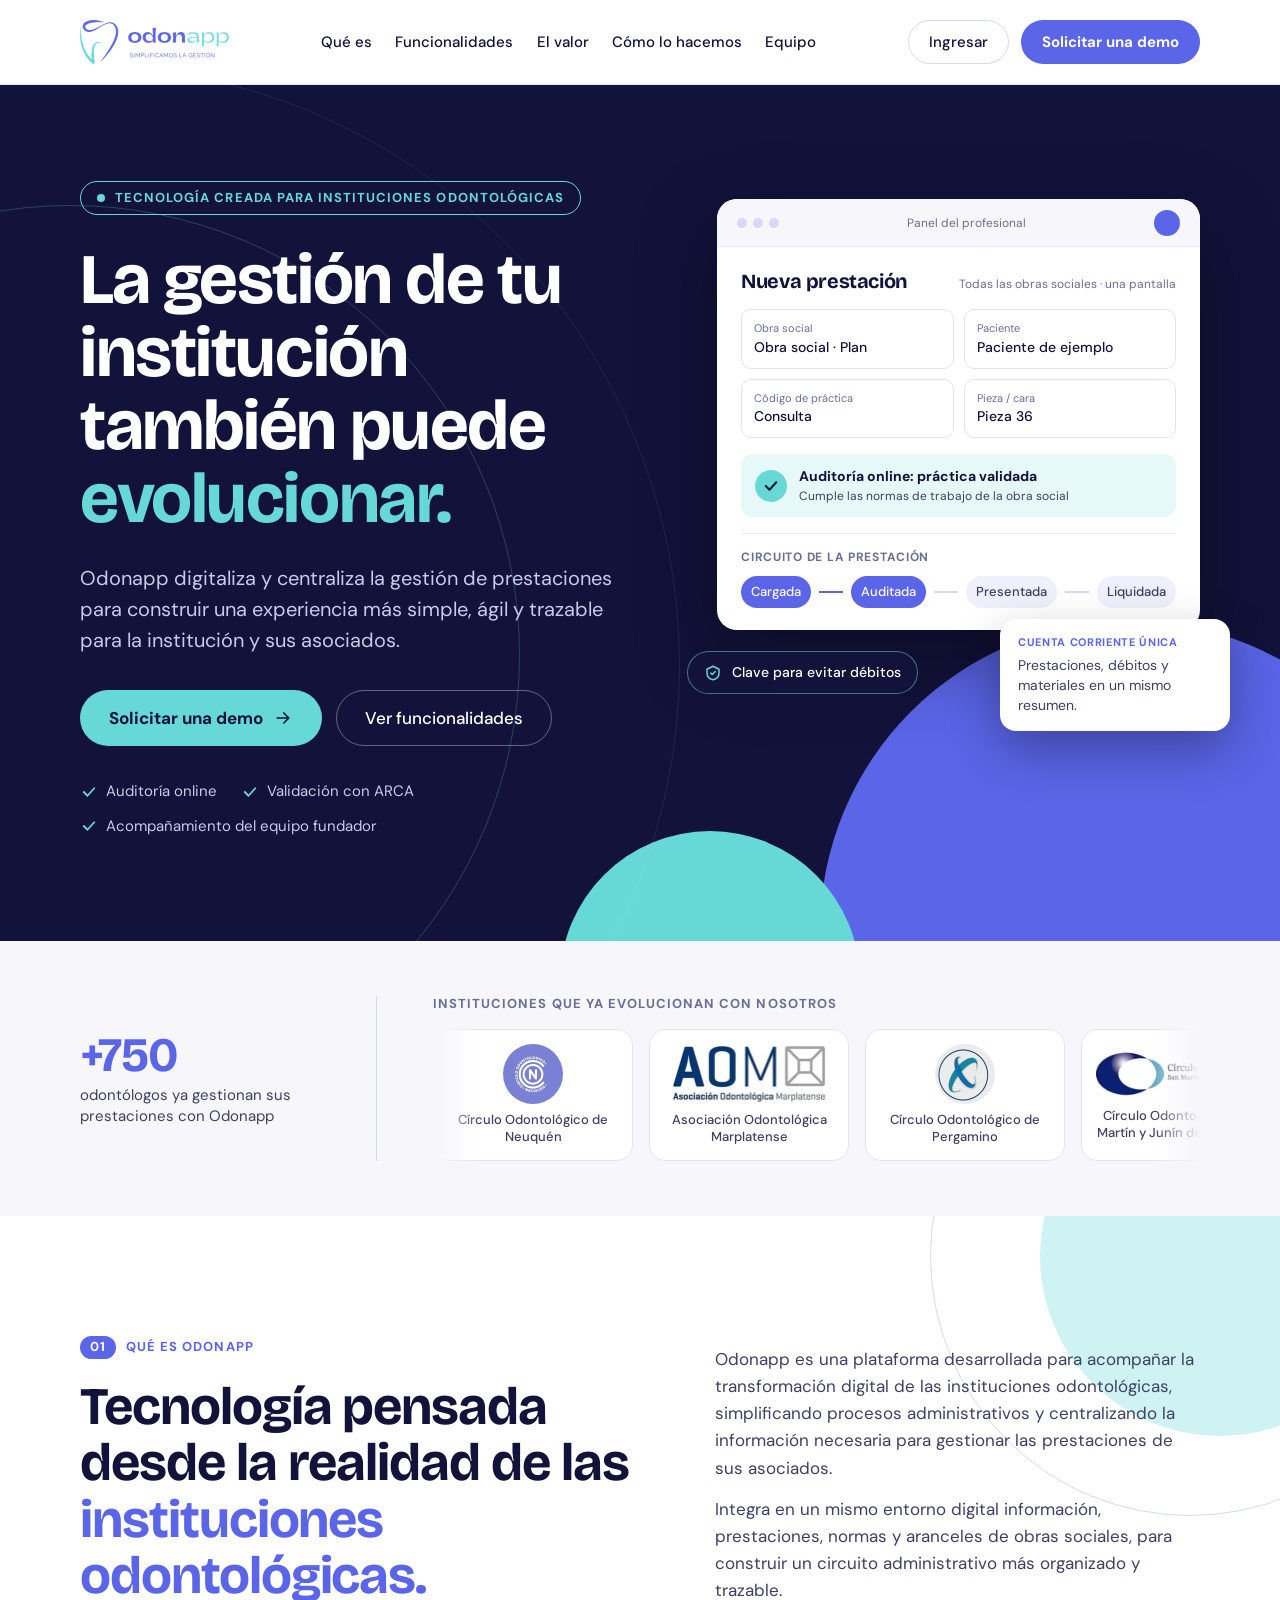
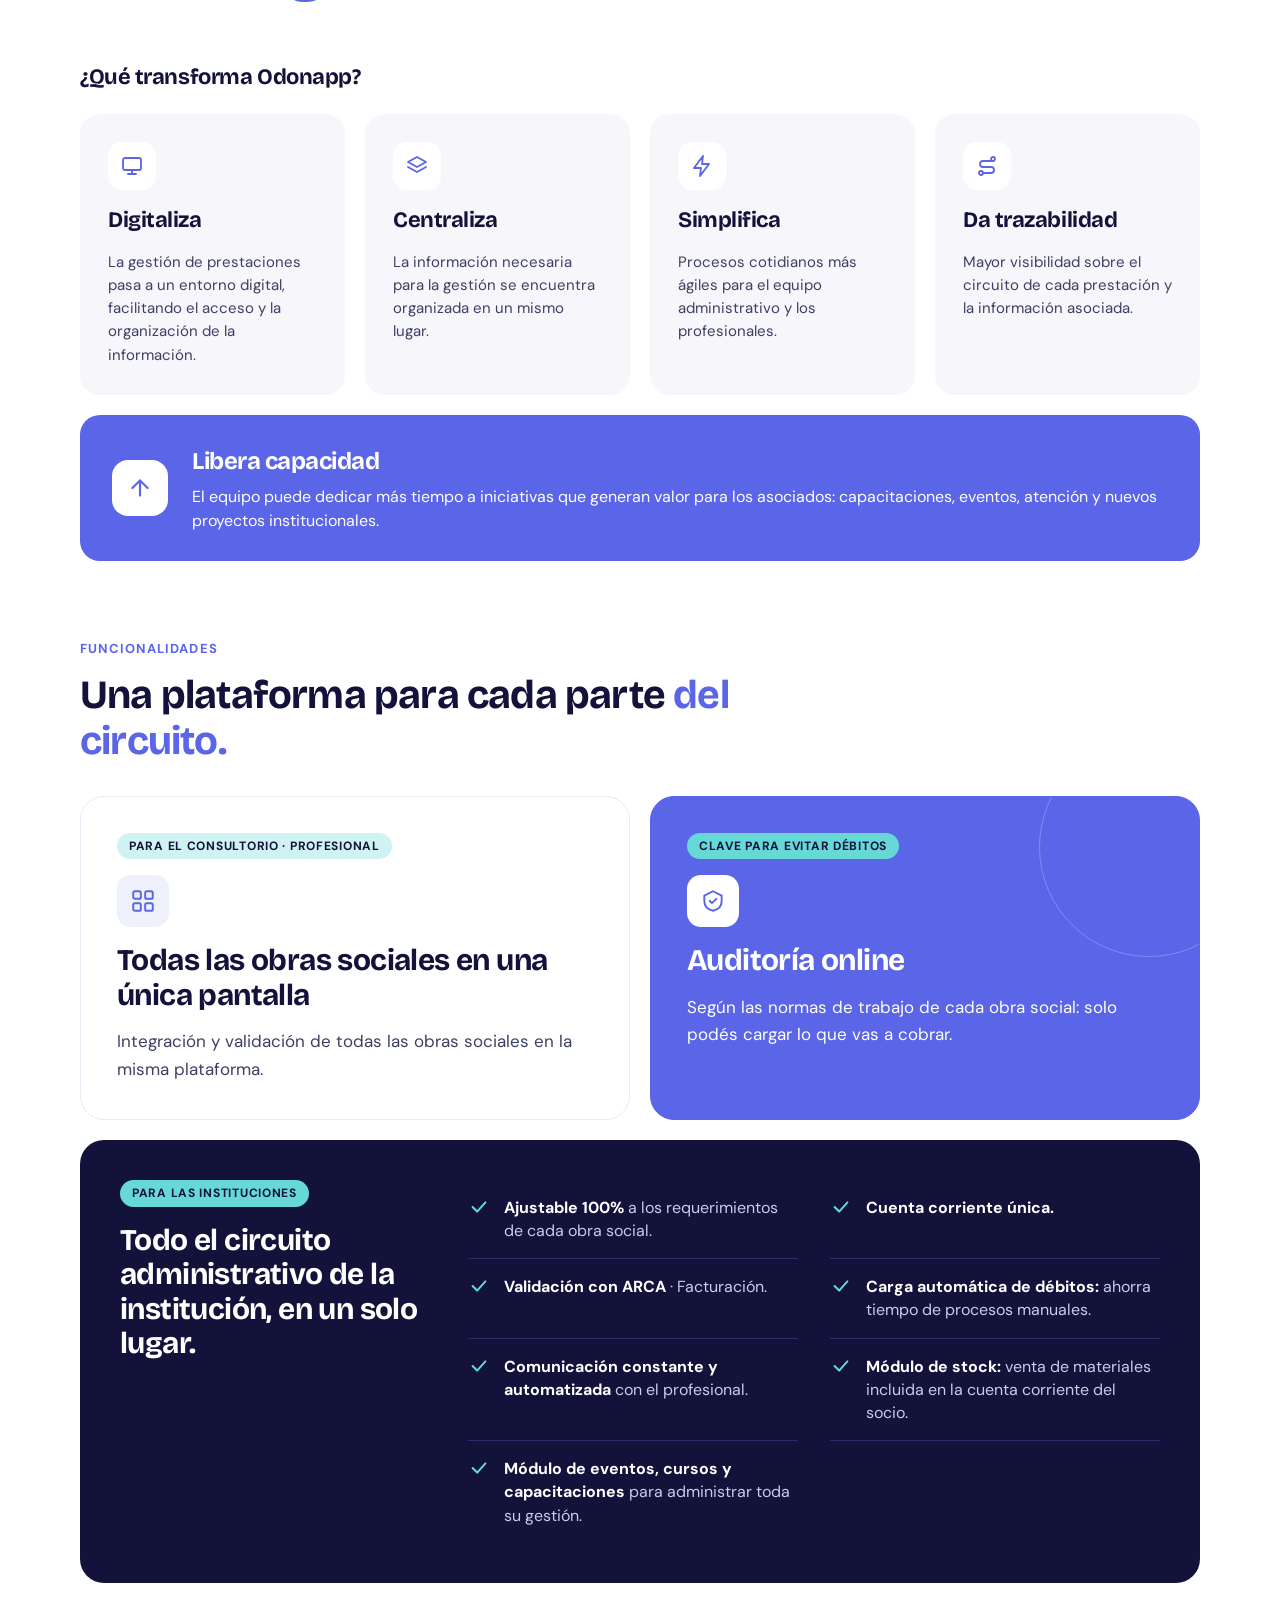
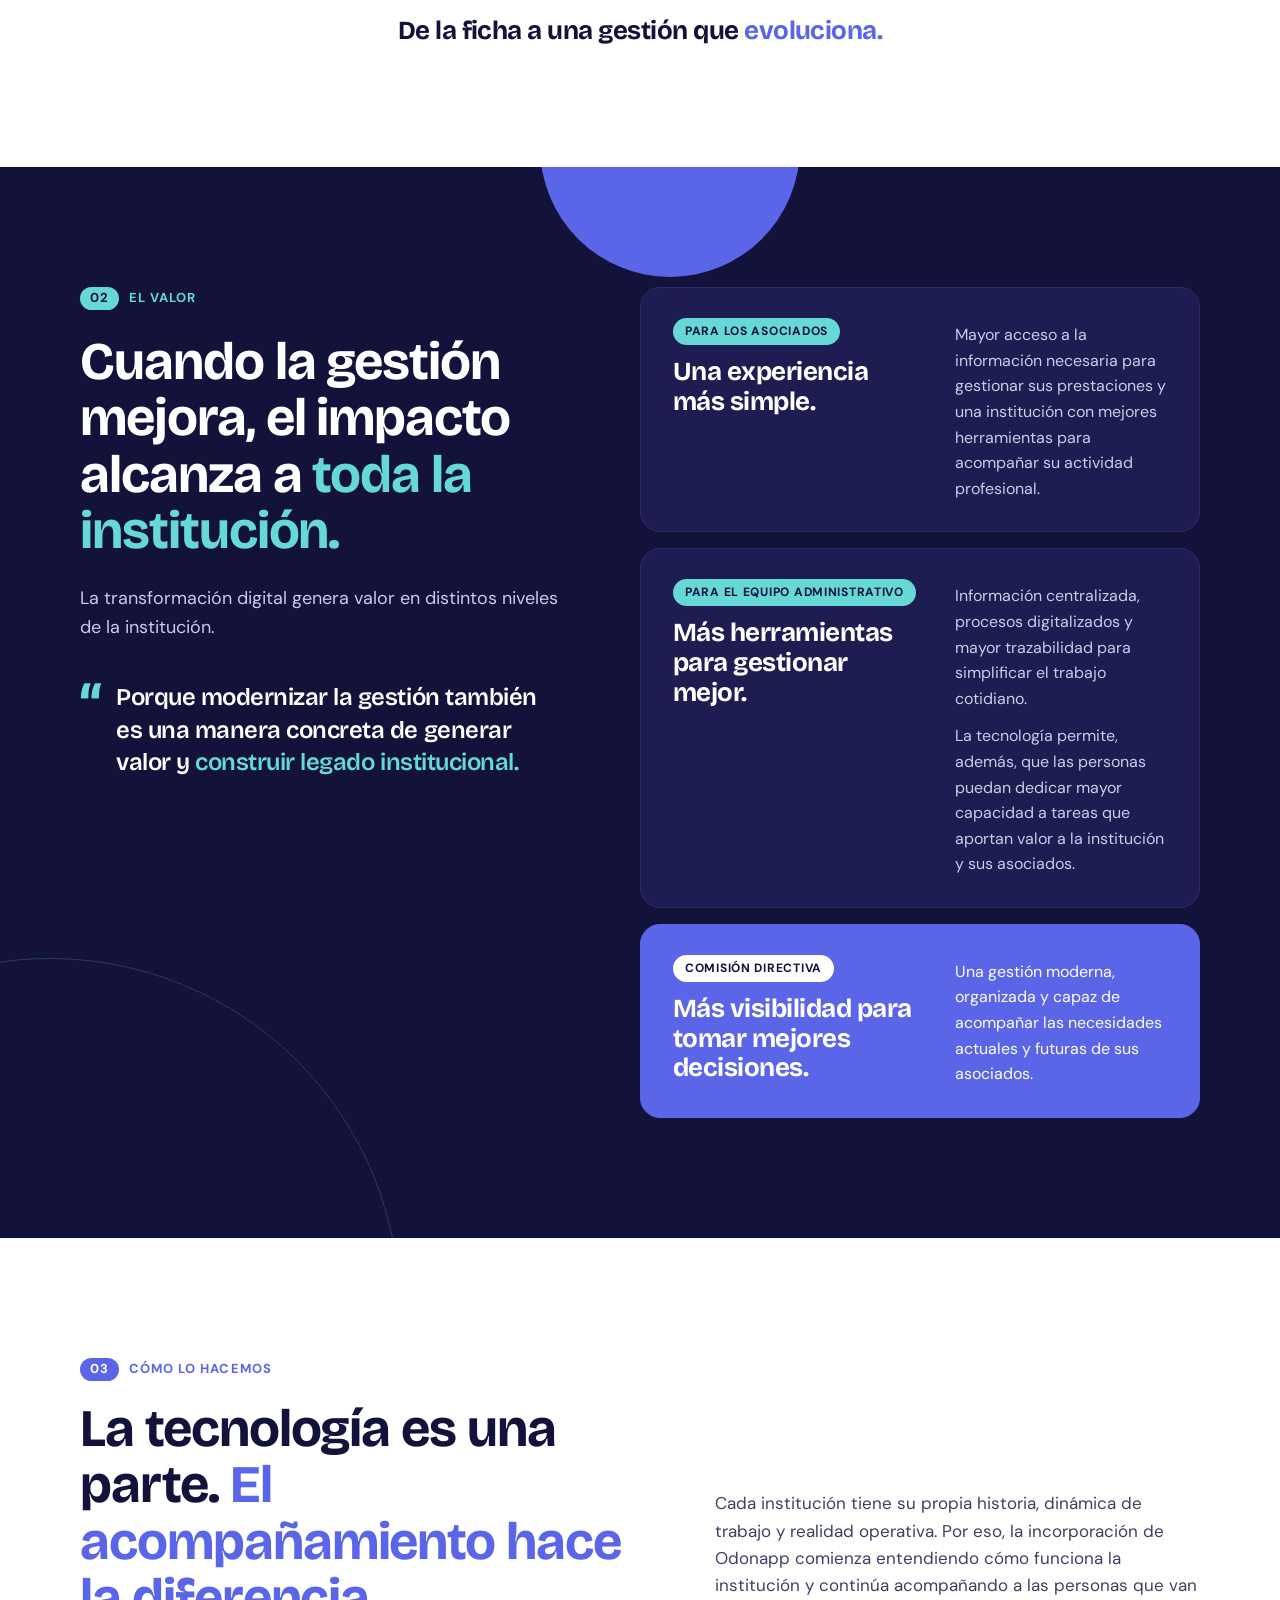
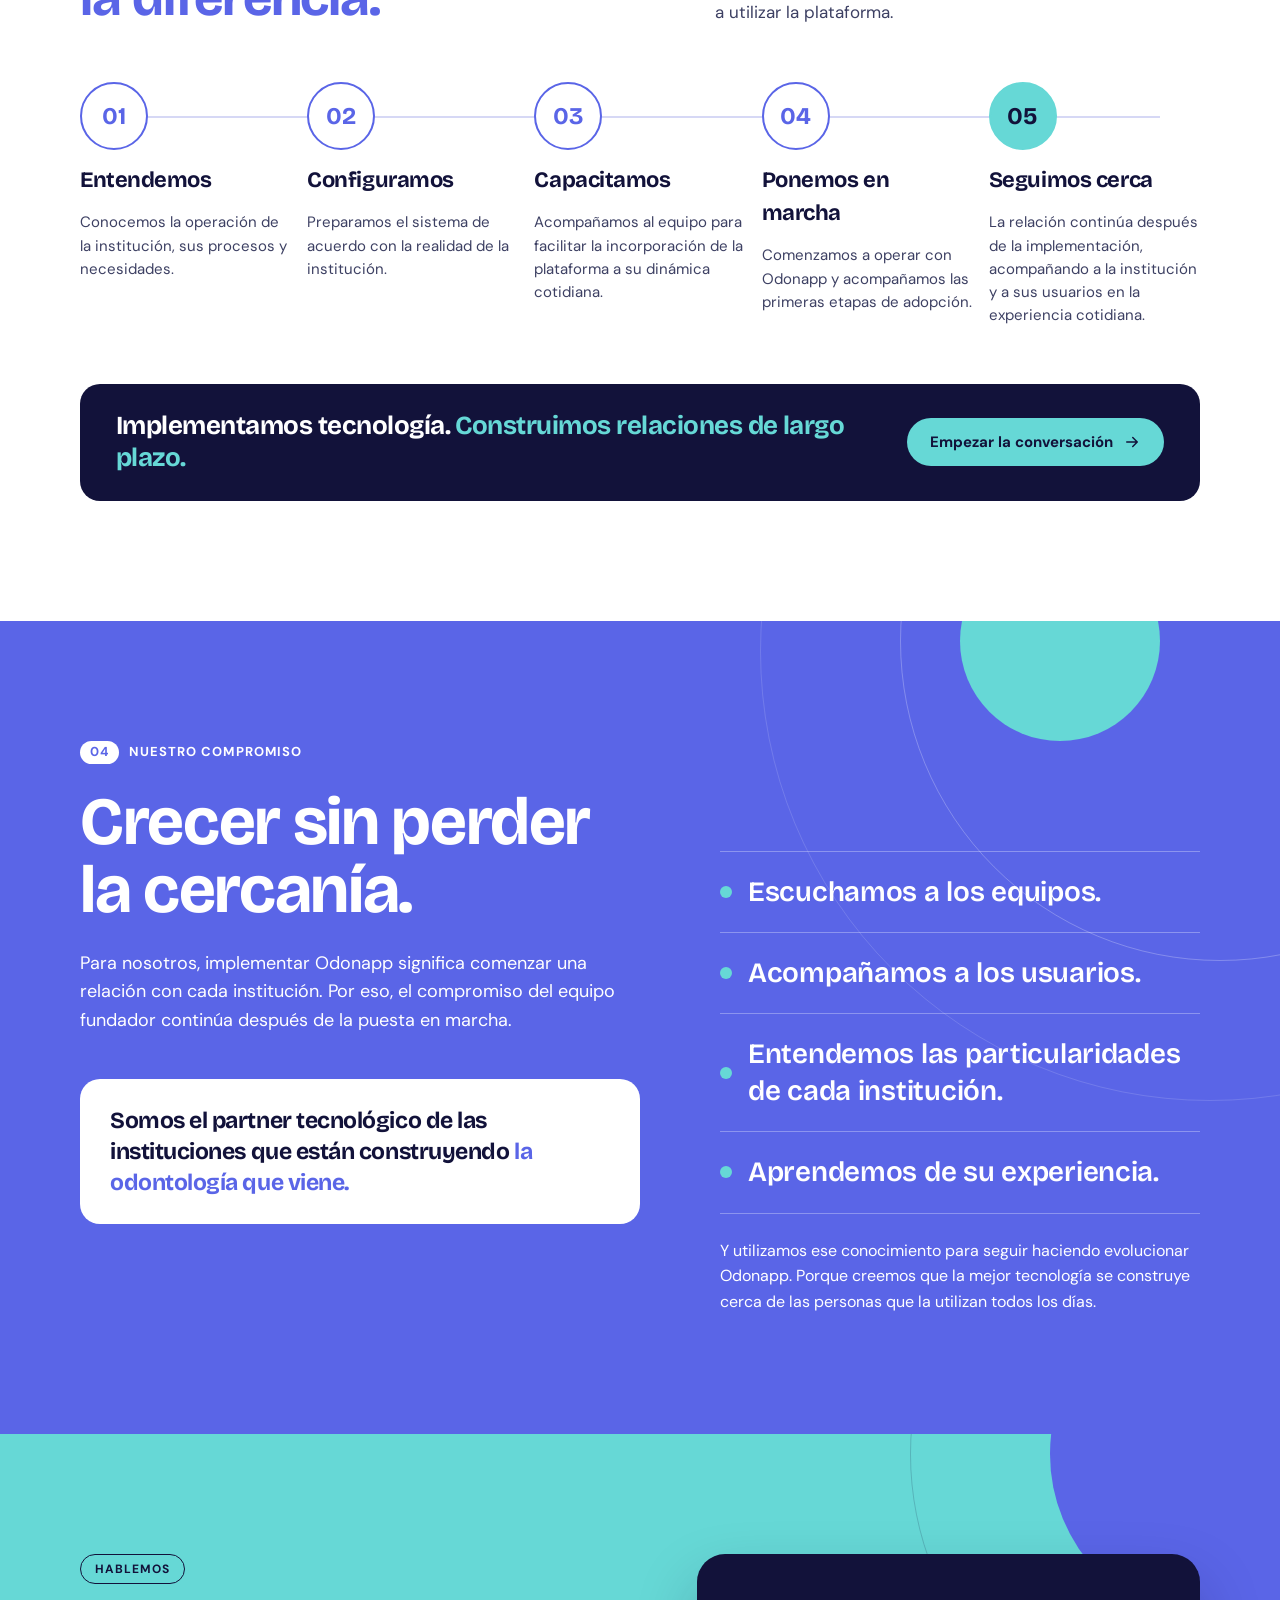
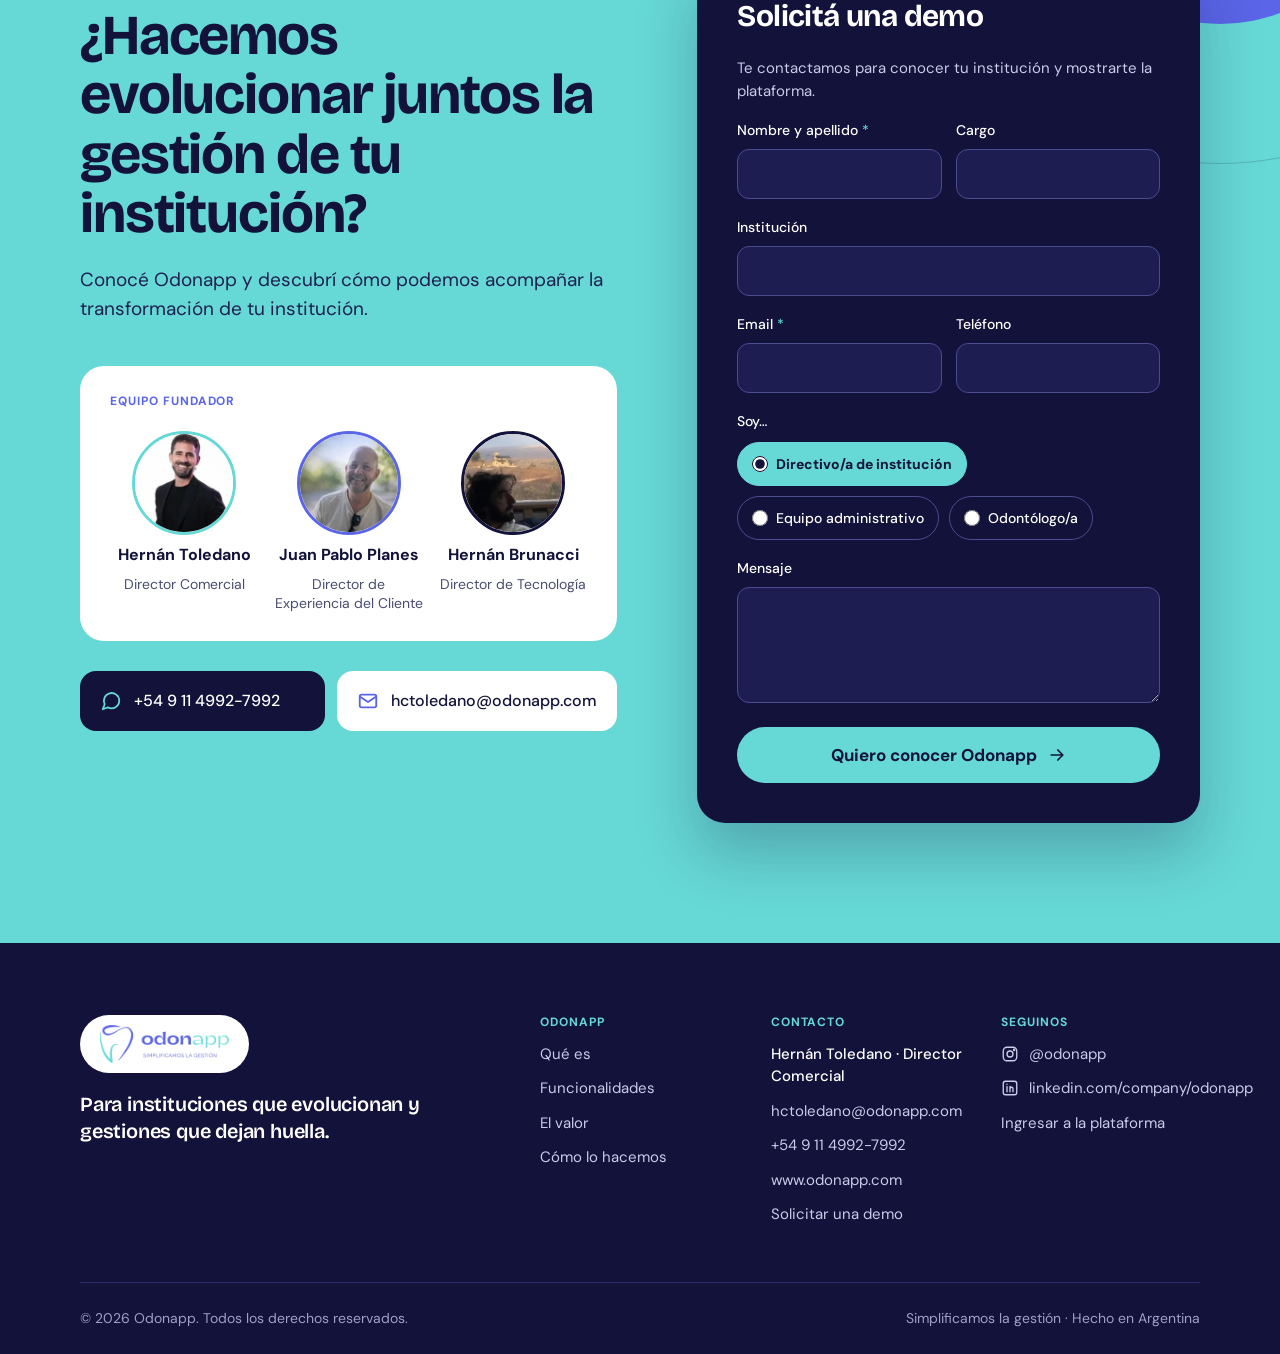
==== commit fece73da: "Home: Funcionalidades dentro de Qué es, carrusel de instituciones y formulario directo - La sección " ====
--- a/index.html
+++ b/index.html
@@ -36,7 +36,7 @@
   <link rel="preconnect" href="https://fonts.googleapis.com">
   <link rel="preconnect" href="https://fonts.gstatic.com" crossorigin>
   <link rel="stylesheet" href="https://fonts.googleapis.com/css2?family=Bricolage+Grotesque:opsz,wght@12..96,600;12..96,700&family=DM+Sans:opsz,wght@9..40,400;9..40,500;9..40,700&display=swap">
-  <link rel="stylesheet" href="styles.css?v=20260930">
+  <link rel="stylesheet" href="styles.css?v=20261003">
 </head>
 <body>
 <!-- Google Tag Manager (noscript) -->
@@ -57,8 +57,8 @@
       </a>
       <nav class="site-nav" aria-label="Principal">
         <a href="#que-es">Qué es</a>
+        <a href="#funcionalidades">Funcionalidades</a>
         <a href="#valor">El valor</a>
-        <a href="#funcionalidades">Funcionalidades</a>
         <a href="#como">Cómo lo hacemos</a>
         <a href="#equipo">Equipo</a>
       </nav>
@@ -89,8 +89,8 @@
     </div>
     <nav class="menu-mobile__nav" aria-label="Principal (mobile)">
       <a href="#que-es">Qué es</a>
+      <a href="#funcionalidades">Funcionalidades</a>
       <a href="#valor">El valor</a>
-      <a href="#funcionalidades">Funcionalidades</a>
       <a href="#como">Cómo lo hacemos</a>
       <a href="#equipo">Equipo</a>
     </nav>
@@ -185,6 +185,7 @@
         <p class="clientes__stat"><strong>+750</strong> <span>odontólogos ya gestionan sus prestaciones con Odonapp</span></p>
         <div class="clientes__right">
           <h2 class="eyebrow eyebrow--muted" id="clientes-titulo">Instituciones que ya evolucionan con nosotros</h2>
+          <div class="clientes__carrusel">
           <ul class="clientes__list">
             <li class="cliente">
               <picture>
@@ -203,23 +204,32 @@
             <li class="cliente">
               <picture>
                 <source srcset="images/clientes/circulo-pergamino-colon-capitan-sarmiento.webp" type="image/webp">
-                <img class="cliente__logo cliente__logo--round" src="images/clientes/circulo-pergamino-colon-capitan-sarmiento.jpg" alt="Logo Círculo Odontológico de Pergamino, Colón y Capitán Sarmiento" width="120" height="120" loading="lazy">
+                <img class="cliente__logo cliente__logo--round" src="images/clientes/circulo-pergamino-colon-capitan-sarmiento.jpg" alt="Logo Círculo Odontológico de Pergamino" width="120" height="120" loading="lazy">
               </picture>
-              <span><span class="hide-sm">Círculo Odontológico de </span>Pergamino, Colón y Capitán Sarmiento</span>
+              <span>Círculo Odontológico de Pergamino</span>
             </li>
             <li class="cliente">
               <picture>
                 <source srcset="images/clientes/circulo-san-martin-junin-de-los-andes.webp" type="image/webp">
                 <img class="cliente__logo cliente__logo--wide cliente__logo--smj" src="images/clientes/circulo-san-martin-junin-de-los-andes.jpg" alt="Logo Círculo Odontológico San Martín y Junín de los Andes" width="426" height="120" loading="lazy">
               </picture>
-              <span>San Martín y Junín de los Andes</span>
+              <span>Círculo Odontológico San Martín y Junín de los Andes</span>
+            </li>
+            <li class="cliente">
+              <img class="cliente__logo cliente__logo--round" src="images/clientes/circulo-colon.svg" alt="Círculo Odontológico de Colón" width="120" height="120" loading="lazy">
+              <span>Círculo Odontológico de Colón</span>
+            </li>
+            <li class="cliente">
+              <img class="cliente__logo cliente__logo--round" src="images/clientes/circulo-capitan-sarmiento.svg" alt="Círculo Odontológico de Capitán Sarmiento" width="120" height="120" loading="lazy">
+              <span>Círculo Odontológico de Capitán Sarmiento</span>
             </li>
           </ul>
-        </div>
-      </div>
-    </section>
-
-    <!-- ===================== 01 QUÉ ES ===================== -->
+          </div>
+        </div>
+      </div>
+    </section>
+
+    <!-- ===================== 01 QUÉ ES + FUNCIONALIDADES ===================== -->
     <section id="que-es" class="section que-es">
       <span class="deco deco--turquesa-claro que-es__d1" aria-hidden="true"></span>
       <span class="deco deco--ring-lavanda que-es__d2" aria-hidden="true"></span>
@@ -261,6 +271,46 @@
             <p>El equipo puede dedicar más tiempo a iniciativas que generan valor para los asociados: capacitaciones, eventos, atención y nuevos proyectos institucionales.</p>
           </div>
         </div>
+
+        <div id="funcionalidades" class="funcionalidades">
+          <div class="func__header">
+            <p class="eyebrow">Funcionalidades</p>
+            <h3 class="func__h">Una plataforma para cada parte <span class="t-indigo">del circuito.</span></h3>
+          </div>
+
+          <div class="func__cards">
+            <article class="func-card">
+              <span class="chip chip--turquesa-claro">Para el consultorio · profesional</span>
+              <span class="icon-box icon-box--tint icon-box--lg hide-sm"><svg width="26" height="26" viewBox="0 0 24 24" fill="none" stroke="currentColor" stroke-width="1.8" stroke-linecap="round" stroke-linejoin="round" aria-hidden="true"><rect x="3" y="3" width="7" height="7" rx="1.5"/><rect x="14" y="3" width="7" height="7" rx="1.5"/><rect x="3" y="14" width="7" height="7" rx="1.5"/><rect x="14" y="14" width="7" height="7" rx="1.5"/></svg></span>
+              <h4>Todas las obras sociales en una única pantalla</h4>
+              <p>Integración y validación de todas las obras sociales en la misma plataforma.</p>
+            </article>
+            <article class="func-card func-card--indigo">
+              <span class="deco deco--ring-white func-card__ring" aria-hidden="true"></span>
+              <span class="chip chip--turquesa">Clave para evitar débitos</span>
+              <span class="icon-box icon-box--lg hide-sm"><svg width="26" height="26" viewBox="0 0 24 24" fill="none" stroke="currentColor" stroke-width="1.8" stroke-linecap="round" stroke-linejoin="round" aria-hidden="true"><path d="M12 3l8 4v5c0 5-3.5 8-8 9-4.5-1-8-4-8-9V7l8-4z"/><path d="M9 12l2 2 4-4"/></svg></span>
+              <h4>Auditoría online</h4>
+              <p>Según las normas de trabajo de cada obra social: solo podés cargar lo que vas a cobrar.</p>
+            </article>
+          </div>
+
+          <div class="inst">
+            <div class="inst__head">
+              <span class="chip chip--turquesa">Para las instituciones</span>
+              <h4>Todo el circuito administrativo de la institución, en un solo lugar.</h4>
+            </div>
+            <ul class="inst__list">
+              <li><b>Ajustable 100%</b> a los requerimientos de cada obra social.</li>
+              <li><b>Cuenta corriente única.</b></li>
+              <li><b>Validación con ARCA</b> · Facturación.</li>
+              <li><b>Carga automática de débitos:</b> ahorra tiempo de procesos manuales.</li>
+              <li><b>Comunicación constante y automatizada</b> con el profesional.</li>
+              <li><b>Módulo de stock:</b> venta de materiales incluida en la cuenta corriente del socio.</li>
+              <li><b>Módulo de eventos, cursos y capacitaciones</b> para administrar toda su gestión.</li>
+            </ul>
+          </div>
+        </div>
+
         <p class="tagline">De la ficha a una gestión que <span class="t-indigo">evoluciona.</span></p>
       </div>
     </section>
@@ -312,64 +362,12 @@
       </div>
     </section>
 
-    <!-- ===================== 03 FUNCIONALIDADES ===================== -->
-    <section id="funcionalidades" class="section section--lavanda funcionalidades">
-      <div class="container">
-        <div class="func__header">
-          <div class="func__title">
-            <p class="eyebrow eyebrow--on-lavanda"><span class="eyebrow__num">03</span>Funcionalidades</p>
-            <h2>Una plataforma para cada parte <span class="t-indigo">del circuito.</span></h2>
-          </div>
-          <div class="tabs" role="tablist" aria-label="Funcionalidades por perfil">
-            <button class="tabs__tab" type="button" role="tab" id="tab-consultorio" aria-controls="panel-consultorio" aria-selected="true"><span class="hide-sm">Para el consultorio</span><span class="show-sm">Consultorio</span></button>
-            <button class="tabs__tab" type="button" role="tab" id="tab-instituciones" aria-controls="panel-instituciones" aria-selected="false" tabindex="-1"><span class="hide-sm">Para las instituciones</span><span class="show-sm">Instituciones</span></button>
-          </div>
-        </div>
-
-        <div class="func__panel" id="panel-consultorio" role="tabpanel" aria-labelledby="tab-consultorio" tabindex="0">
-          <div class="func__cards">
-            <article class="func-card">
-              <span class="chip chip--turquesa-claro">Para el consultorio · profesional</span>
-              <span class="icon-box icon-box--tint icon-box--lg hide-sm"><svg width="26" height="26" viewBox="0 0 24 24" fill="none" stroke="currentColor" stroke-width="1.8" stroke-linecap="round" stroke-linejoin="round" aria-hidden="true"><rect x="3" y="3" width="7" height="7" rx="1.5"/><rect x="14" y="3" width="7" height="7" rx="1.5"/><rect x="3" y="14" width="7" height="7" rx="1.5"/><rect x="14" y="14" width="7" height="7" rx="1.5"/></svg></span>
-              <h3>Todas las obras sociales en una única pantalla</h3>
-              <p>Integración y validación de todas las obras sociales en la misma plataforma.</p>
-            </article>
-            <article class="func-card func-card--indigo">
-              <span class="deco deco--ring-white func-card__ring" aria-hidden="true"></span>
-              <span class="chip chip--turquesa">Clave para evitar débitos</span>
-              <span class="icon-box icon-box--lg hide-sm"><svg width="26" height="26" viewBox="0 0 24 24" fill="none" stroke="currentColor" stroke-width="1.8" stroke-linecap="round" stroke-linejoin="round" aria-hidden="true"><path d="M12 3l8 4v5c0 5-3.5 8-8 9-4.5-1-8-4-8-9V7l8-4z"/><path d="M9 12l2 2 4-4"/></svg></span>
-              <h3>Auditoría online</h3>
-              <p>Según las normas de trabajo de cada obra social: solo podés cargar lo que vas a cobrar.</p>
-            </article>
-          </div>
-        </div>
-
-        <div class="func__panel" id="panel-instituciones" role="tabpanel" aria-labelledby="tab-instituciones" tabindex="0">
-          <div class="inst">
-            <div class="inst__head">
-              <span class="chip chip--turquesa">Para las instituciones</span>
-              <h3>Todo el circuito administrativo de la institución, en un solo lugar.</h3>
-            </div>
-            <ul class="inst__list">
-              <li><b>Ajustable 100%</b> a los requerimientos de cada obra social.</li>
-              <li><b>Cuenta corriente única.</b></li>
-              <li><b>Validación con ARCA</b> · Facturación.</li>
-              <li><b>Carga automática de débitos:</b> ahorra tiempo de procesos manuales.</li>
-              <li><b>Comunicación constante y automatizada</b> con el profesional.</li>
-              <li><b>Módulo de stock:</b> venta de materiales incluida en la cuenta corriente del socio.</li>
-              <li><b>Módulo de eventos, cursos y capacitaciones</b> para administrar toda su gestión.</li>
-            </ul>
-          </div>
-        </div>
-      </div>
-    </section>
-
-    <!-- ===================== 04 CÓMO LO HACEMOS ===================== -->
+    <!-- ===================== 03 CÓMO LO HACEMOS ===================== -->
     <section id="como" class="section como">
       <div class="container">
         <div class="split">
           <div class="split__main">
-            <p class="eyebrow"><span class="eyebrow__num">04</span>Cómo lo hacemos</p>
+            <p class="eyebrow"><span class="eyebrow__num">03</span>Cómo lo hacemos</p>
             <h2>La tecnología es una parte. <span class="t-indigo">El acompañamiento hace la diferencia.</span></h2>
           </div>
           <p class="split__side prose">Cada institución tiene su propia historia, dinámica de trabajo y realidad operativa. Por eso, la incorporación de Odonapp comienza entendiendo cómo funciona la institución y continúa acompañando a las personas que van a utilizar la plataforma.</p>
@@ -389,14 +387,14 @@
       </div>
     </section>
 
-    <!-- ===================== 05 COMPROMISO ===================== -->
+    <!-- ===================== 04 COMPROMISO ===================== -->
     <section id="compromiso" class="section section--indigo compromiso">
       <span class="deco deco--turquesa compromiso__d1" aria-hidden="true"></span>
       <span class="deco deco--ring-white compromiso__d2" aria-hidden="true"></span>
       <span class="deco deco--ring-white-soft compromiso__d3" aria-hidden="true"></span>
       <div class="container compromiso__grid">
         <div class="compromiso__intro">
-          <p class="eyebrow eyebrow--white"><span class="eyebrow__num">05</span>Nuestro compromiso</p>
+          <p class="eyebrow eyebrow--white"><span class="eyebrow__num">04</span>Nuestro compromiso</p>
           <h2 class="compromiso__h2">Crecer sin perder la cercanía.</h2>
           <p class="lead">Para nosotros, implementar Odonapp significa comenzar una relación con cada institución. Por eso, el compromiso del equipo fundador continúa después de la puesta en marcha.</p>
         </div>
@@ -409,7 +407,7 @@
           </ul>
           <p>Y utilizamos ese conocimiento para seguir haciendo evolucionar Odonapp. Porque creemos que la mejor tecnología se construye cerca de las personas que la utilizan todos los días.</p>
         </div>
-        <p class="compromiso__card">Queremos ser el partner tecnológico de las instituciones que están construyendo <span class="t-indigo">la odontología que viene.</span></p>
+        <p class="compromiso__card">Somos el partner tecnológico de las instituciones que están construyendo <span class="t-indigo">la odontología que viene.</span></p>
       </div>
     </section>
 
@@ -464,11 +462,14 @@
         </div>
 
         <!--
-          Envío: sin data-endpoint, el script arma un mail a hctoledano@odonapp.com
-          (sin JS lo hace el action mailto:). Para usar un servicio de formularios,
-          agregar data-endpoint="https://..." y el script hace un POST con los datos en JSON.
+          Envío: POST a /api/contacto (servicio odonapp_contacto en el server, ver
+          /home/cop/odonapp_contacto). Manda la consulta al equipo y una confirmación al visitante.
         -->
-        <form class="demo-form" id="demo-form" action="mailto:hctoledano@odonapp.com?subject=Solicitud%20de%20demo%20-%20Odonapp" method="post" enctype="text/plain" aria-labelledby="demo-titulo">
+        <form class="demo-form" id="demo-form" action="/api/contacto" method="post" data-endpoint="/api/contacto" aria-labelledby="demo-titulo">
+          <div class="demo-form__trampa" aria-hidden="true">
+            <label for="f-sitio">No completar</label>
+            <input id="f-sitio" name="sitio_web" type="text" tabindex="-1" autocomplete="off">
+          </div>
           <h3 id="demo-titulo">Solicitá una demo</h3>
           <p class="demo-form__intro">Te contactamos para conocer tu institución y mostrarte la plataforma.</p>
           <div class="demo-form__row">
@@ -535,8 +536,8 @@
           <nav class="site-footer__col" aria-labelledby="ft-odonapp">
             <h2 id="ft-odonapp">Odonapp</h2>
             <a href="#que-es">Qué es</a>
+            <a href="#funcionalidades">Funcionalidades</a>
             <a href="#valor">El valor</a>
-            <a href="#funcionalidades">Funcionalidades</a>
             <a href="#como">Cómo lo hacemos</a>
           </nav>
           <div class="site-footer__col site-footer__col--contacto">
@@ -566,6 +567,6 @@
     </div>
   </footer>
 
-  <script src="scripts.js?v=20260930" defer></script>
+  <script src="scripts.js?v=20261003" defer></script>
 </body>
 </html>
--- a/styles.css
+++ b/styles.css
@@ -614,8 +614,27 @@
 .clientes__stat { display: flex; align-items: center; gap: 16px; }
 .clientes__stat strong { font: 700 48px/1 var(--font-display); letter-spacing: -0.02em; color: var(--indigo); }
 .clientes__stat span { font-size: 15px; line-height: 1.4; color: var(--texto-sec); }
-.clientes__right { display: flex; flex-direction: column; gap: 16px; }
+.clientes__right { display: flex; flex-direction: column; gap: 16px; min-width: 0; }
 .clientes__list { display: grid; grid-template-columns: repeat(2, minmax(0, 1fr)); gap: 12px; }
+
+/* Carrusel: scripts.js duplica la lista y agrega .is-animado (salvo con movimiento reducido) */
+.clientes__carrusel.is-animado {
+  display: flex;
+  overflow: hidden;
+  -webkit-mask-image: linear-gradient(90deg, transparent, #000 6%, #000 94%, transparent);
+  mask-image: linear-gradient(90deg, transparent, #000 6%, #000 94%, transparent);
+}
+.clientes__carrusel.is-animado .clientes__list {
+  display: flex;
+  flex-shrink: 0;
+  gap: 0;
+  animation: clientes-desliza 32s linear infinite;
+}
+.clientes__carrusel.is-animado .cliente { width: 168px; flex-shrink: 0; margin-right: 12px; }
+.clientes__carrusel.is-animado:hover .clientes__list,
+.clientes__carrusel.is-animado:focus-within .clientes__list { animation-play-state: paused; }
+@keyframes clientes-desliza { to { transform: translateX(-100%); } }
+
 .cliente {
   min-height: 136px;
   padding: 12px;
@@ -638,7 +657,8 @@
 .cliente__logo--smj { height: 40px; }
 
 @media (min-width: 768px) {
-  .clientes__list { grid-template-columns: repeat(4, minmax(0, 1fr)); gap: 16px; }
+  .clientes__list { grid-template-columns: repeat(3, minmax(0, 1fr)); gap: 16px; }
+  .clientes__carrusel.is-animado .cliente { width: 200px; margin-right: 16px; }
   .cliente { min-height: 120px; padding: 14px; font-size: 13px; }
   .cliente__logo { height: 60px; }
   .cliente__logo--round { width: 60px; height: 60px; }
@@ -773,45 +793,21 @@
   .valor__quote { margin-top: 0; align-self: start; }
 }
 
-/* =========================================================
-   03 Funcionalidades
-   ========================================================= */
+/* Campo trampa para bots del formulario de demo */
+.demo-form__trampa { position: absolute; left: -10000px; width: 1px; height: 1px; overflow: hidden; }
+
+/* ---------- Funcionalidades (dentro de 01) ---------- */
+.funcionalidades { margin-top: 48px; }
 .func__header {
   display: flex;
   flex-direction: column;
-  gap: 20px;
+  gap: 14px;
   margin-bottom: 20px;
-}
-.func__title { display: flex; flex-direction: column; gap: 20px; max-width: 720px; }
-
-.tabs {
-  display: grid;
-  grid-template-columns: repeat(2, minmax(0, 1fr));
-  gap: 4px;
-  padding: 4px;
-  border: 1px solid var(--lavanda-borde);
-  border-radius: 999px;
-  background: #fff;
-}
-.no-js .tabs { display: none; }
-.tabs__tab {
-  min-height: 44px;
-  padding: 0 20px;
-  border: 0;
-  border-radius: 999px;
-  background: transparent;
-  color: var(--navy);
-  font: 500 14px/1.2 var(--font-body);
-  cursor: pointer;
-  white-space: nowrap;
-}
-.tabs__tab:hover { background: var(--lavanda); }
-.tabs__tab[aria-selected="true"] { background: var(--navy); color: #fff; }
-
-.func__panel + .func__panel { margin-top: 20px; }
-.js .func__panel + .func__panel { margin-top: 0; }
-
-.func__cards { display: grid; gap: 20px; }
+  max-width: 720px;
+}
+.func__h { font-size: 26px; line-height: 1.15; }
+
+.func__cards { display: grid; gap: 12px; margin-bottom: 12px; }
 .func-card {
   position: relative;
   overflow: hidden;
@@ -826,7 +822,7 @@
 .func-card > * { position: relative; }
 .func-card--indigo { background: var(--indigo); border-color: var(--indigo); color: #fff; --focus: #fff; }
 .func-card__ring { position: absolute; width: 220px; height: 220px; right: -60px; top: -60px; }
-.func-card h3 { font-size: 24px; line-height: 1.15; }
+.func-card h4 { font-size: 24px; line-height: 1.15; }
 .func-card p { font-size: 16px; line-height: 1.55; color: var(--texto-sec); }
 .func-card--indigo p { color: #fff; }
 
@@ -840,7 +836,7 @@
   color: #fff;
 }
 .inst__head { display: flex; flex-direction: column; gap: 10px; margin-bottom: 4px; }
-.inst__head h3 { font-size: 22px; line-height: 1.2; }
+.inst__head h4 { font-size: 22px; line-height: 1.2; }
 .inst__list li {
   position: relative;
   padding: 12px 0 12px 32px;
@@ -860,22 +856,23 @@
 .inst__list b { color: #fff; }
 
 @media (min-width: 768px) {
-  .func__header { margin-bottom: 40px; }
-  .tabs { display: inline-flex; align-self: flex-start; gap: 6px; padding: 6px; }
-  .tabs__tab { font-size: 15px; }
-  .func__cards { grid-template-columns: repeat(2, minmax(0, 1fr)); }
+  .funcionalidades { margin-top: 64px; }
+  .func__header { margin-bottom: 28px; }
+  .func__h { font-size: 34px; }
+  .func__cards { grid-template-columns: repeat(2, minmax(0, 1fr)); gap: 20px; margin-bottom: 20px; }
   .func-card { gap: 16px; padding: 36px; border-radius: 24px; }
-  .func-card h3 { font-size: 30px; }
+  .func-card h4 { font-size: 30px; }
   .func-card p { font-size: 17px; line-height: 1.6; }
   .inst { padding: 40px; border-radius: 24px; }
-  .inst__head h3 { font-size: 30px; line-height: 1.15; }
+  .inst__head h4 { font-size: 30px; line-height: 1.15; }
   .inst__list { display: grid; grid-template-columns: repeat(2, minmax(0, 1fr)); column-gap: 32px; }
   .inst__list li { padding: 16px 0 16px 36px; font-size: 16px; }
   .inst__list li::before { top: 16px; width: 22px; height: 22px; }
 }
 @media (min-width: 1200px) {
-  .func__header { flex-direction: row; justify-content: space-between; align-items: flex-end; gap: 40px; margin-bottom: 48px; }
-  .tabs { align-self: flex-end; }
+  .funcionalidades { margin-top: 80px; }
+  .func__header { margin-bottom: 32px; }
+  .func__h { font-size: 40px; }
   .inst { flex-direction: row; gap: 48px; }
   .inst__head { width: 300px; flex-shrink: 0; gap: 16px; }
   .inst__list { flex-grow: 1; }
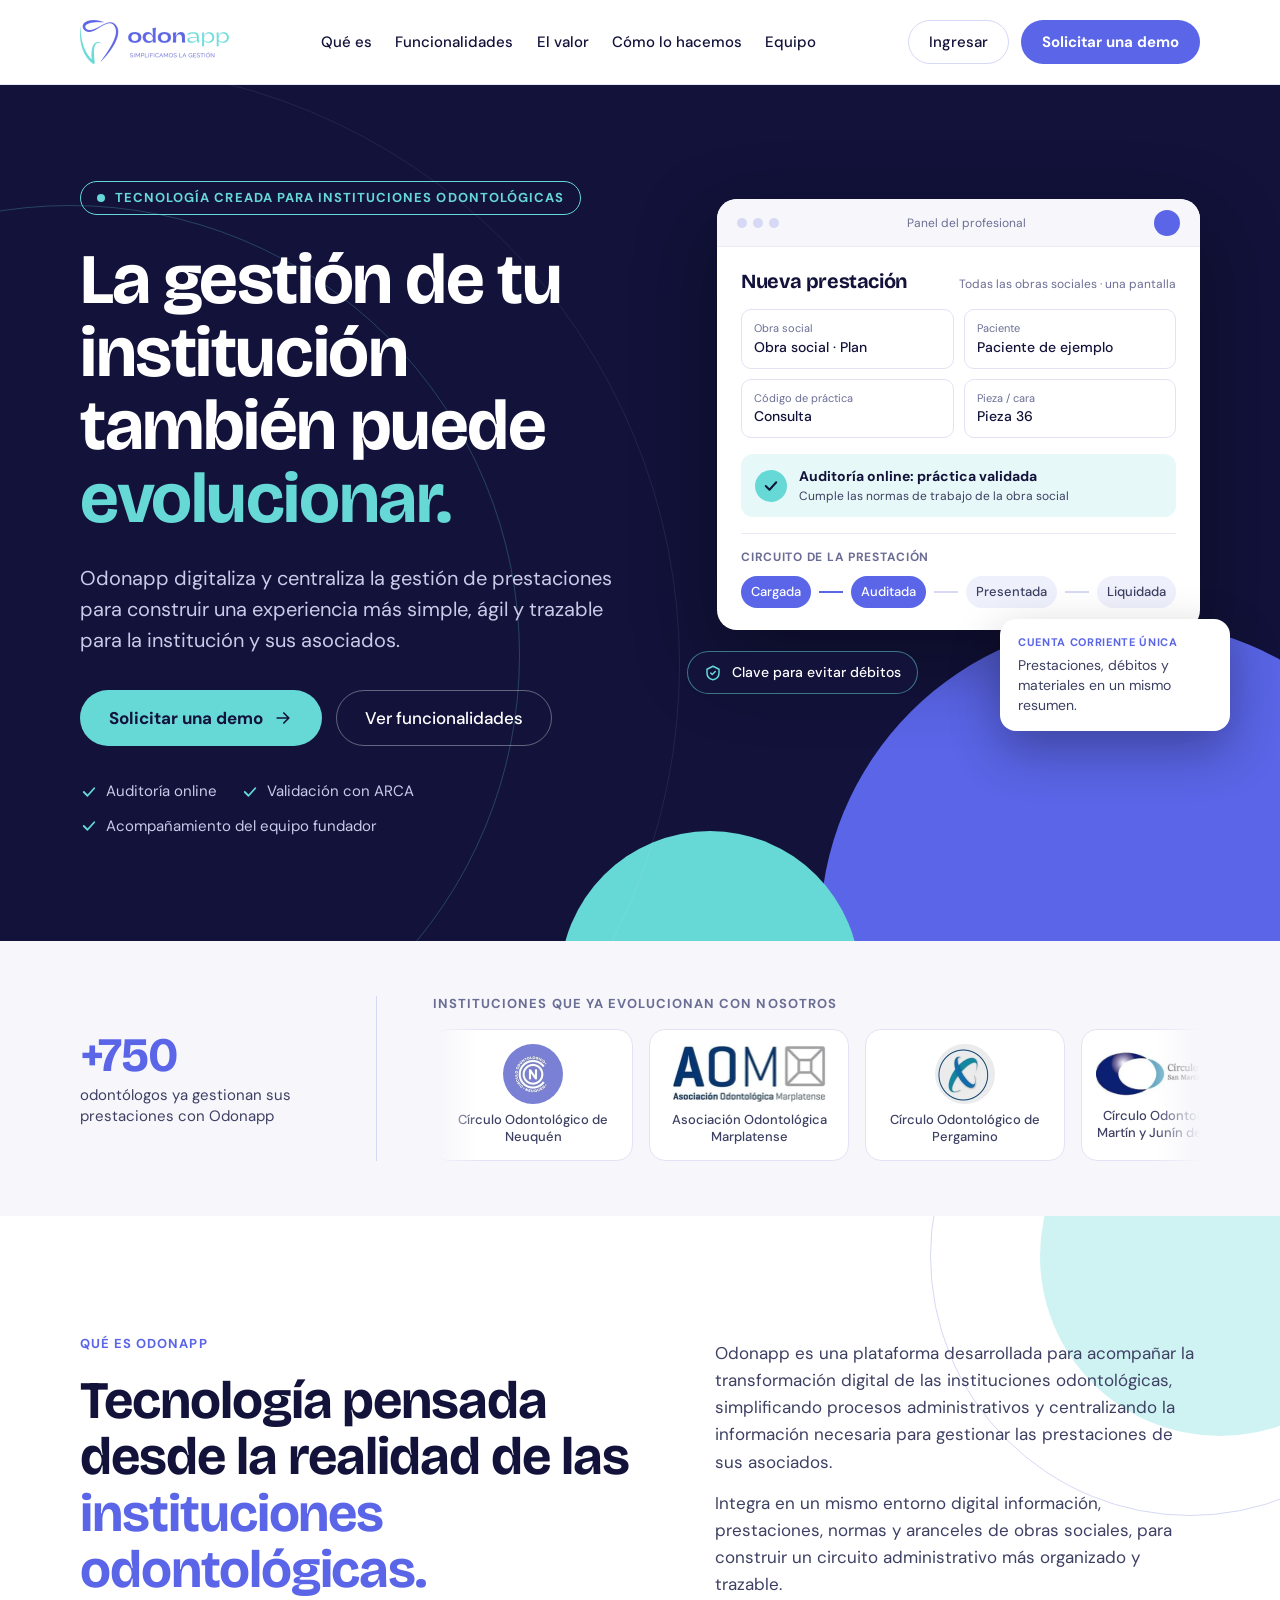
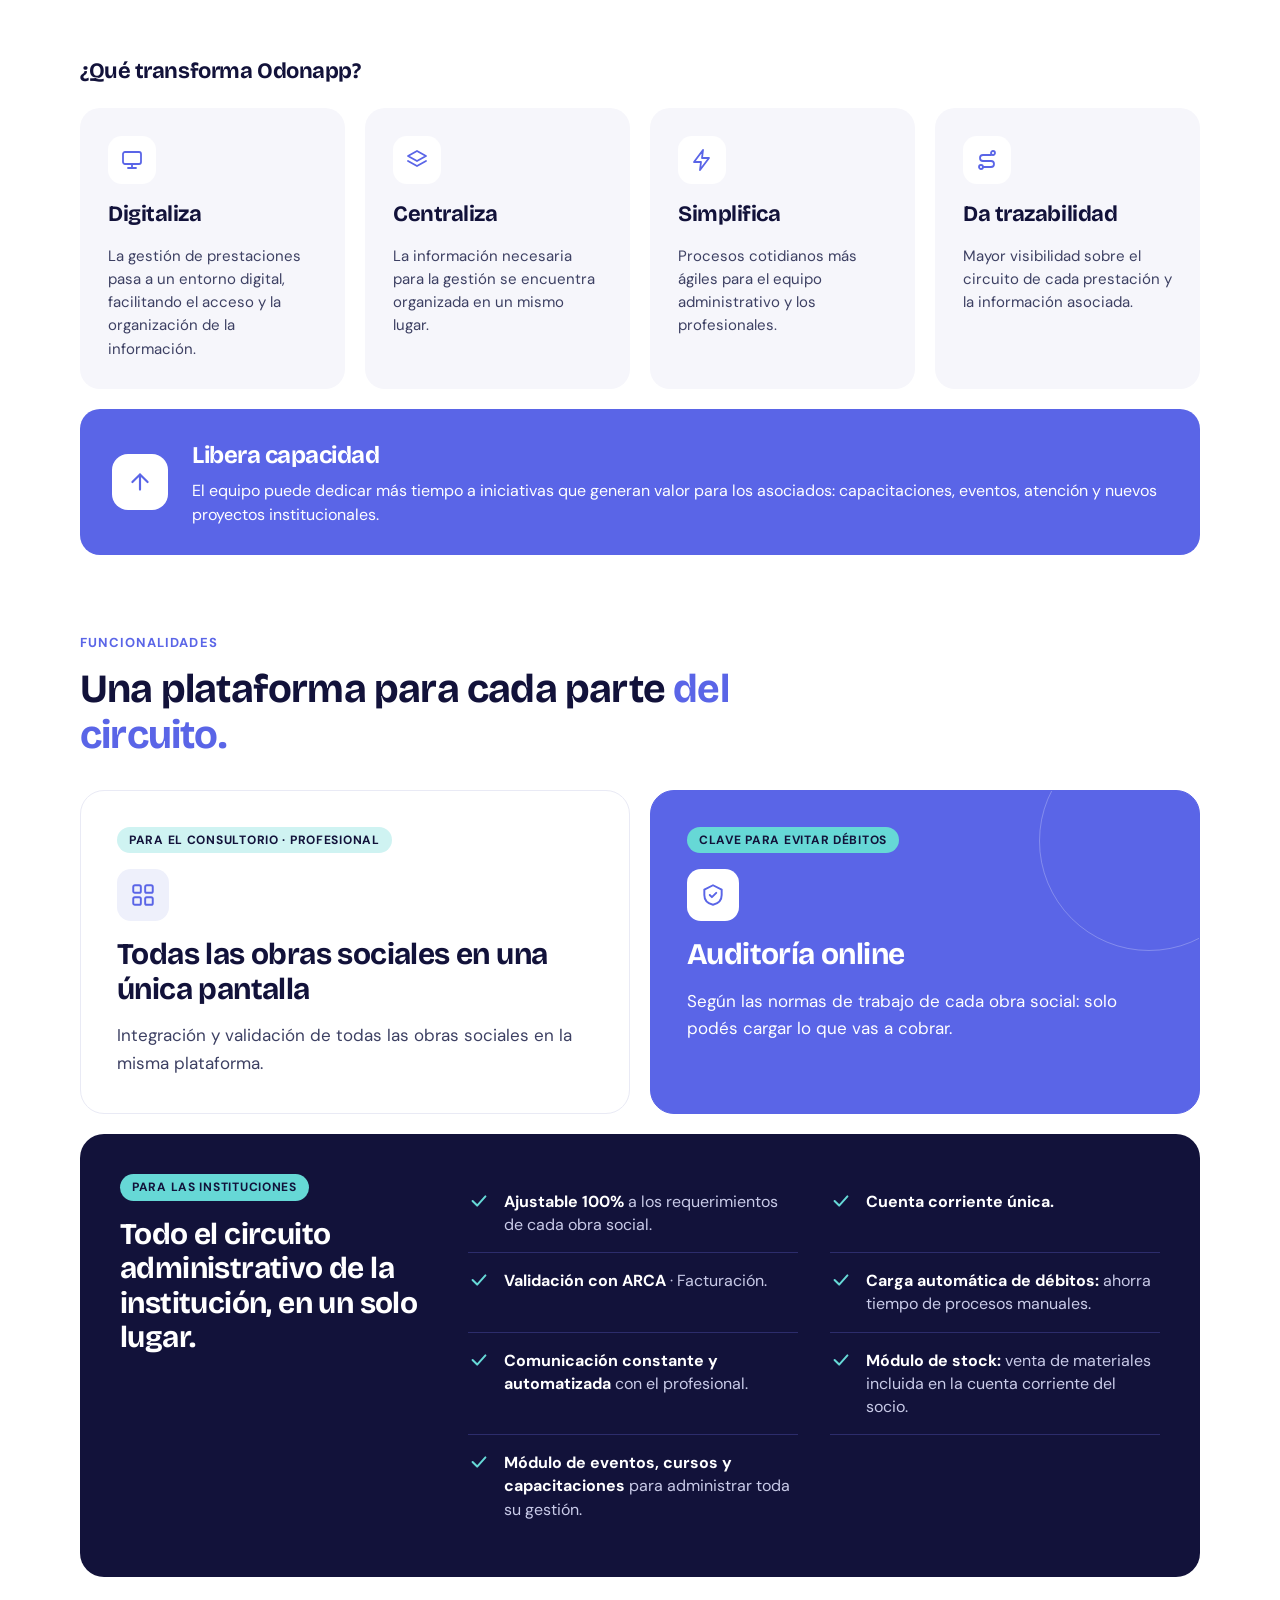
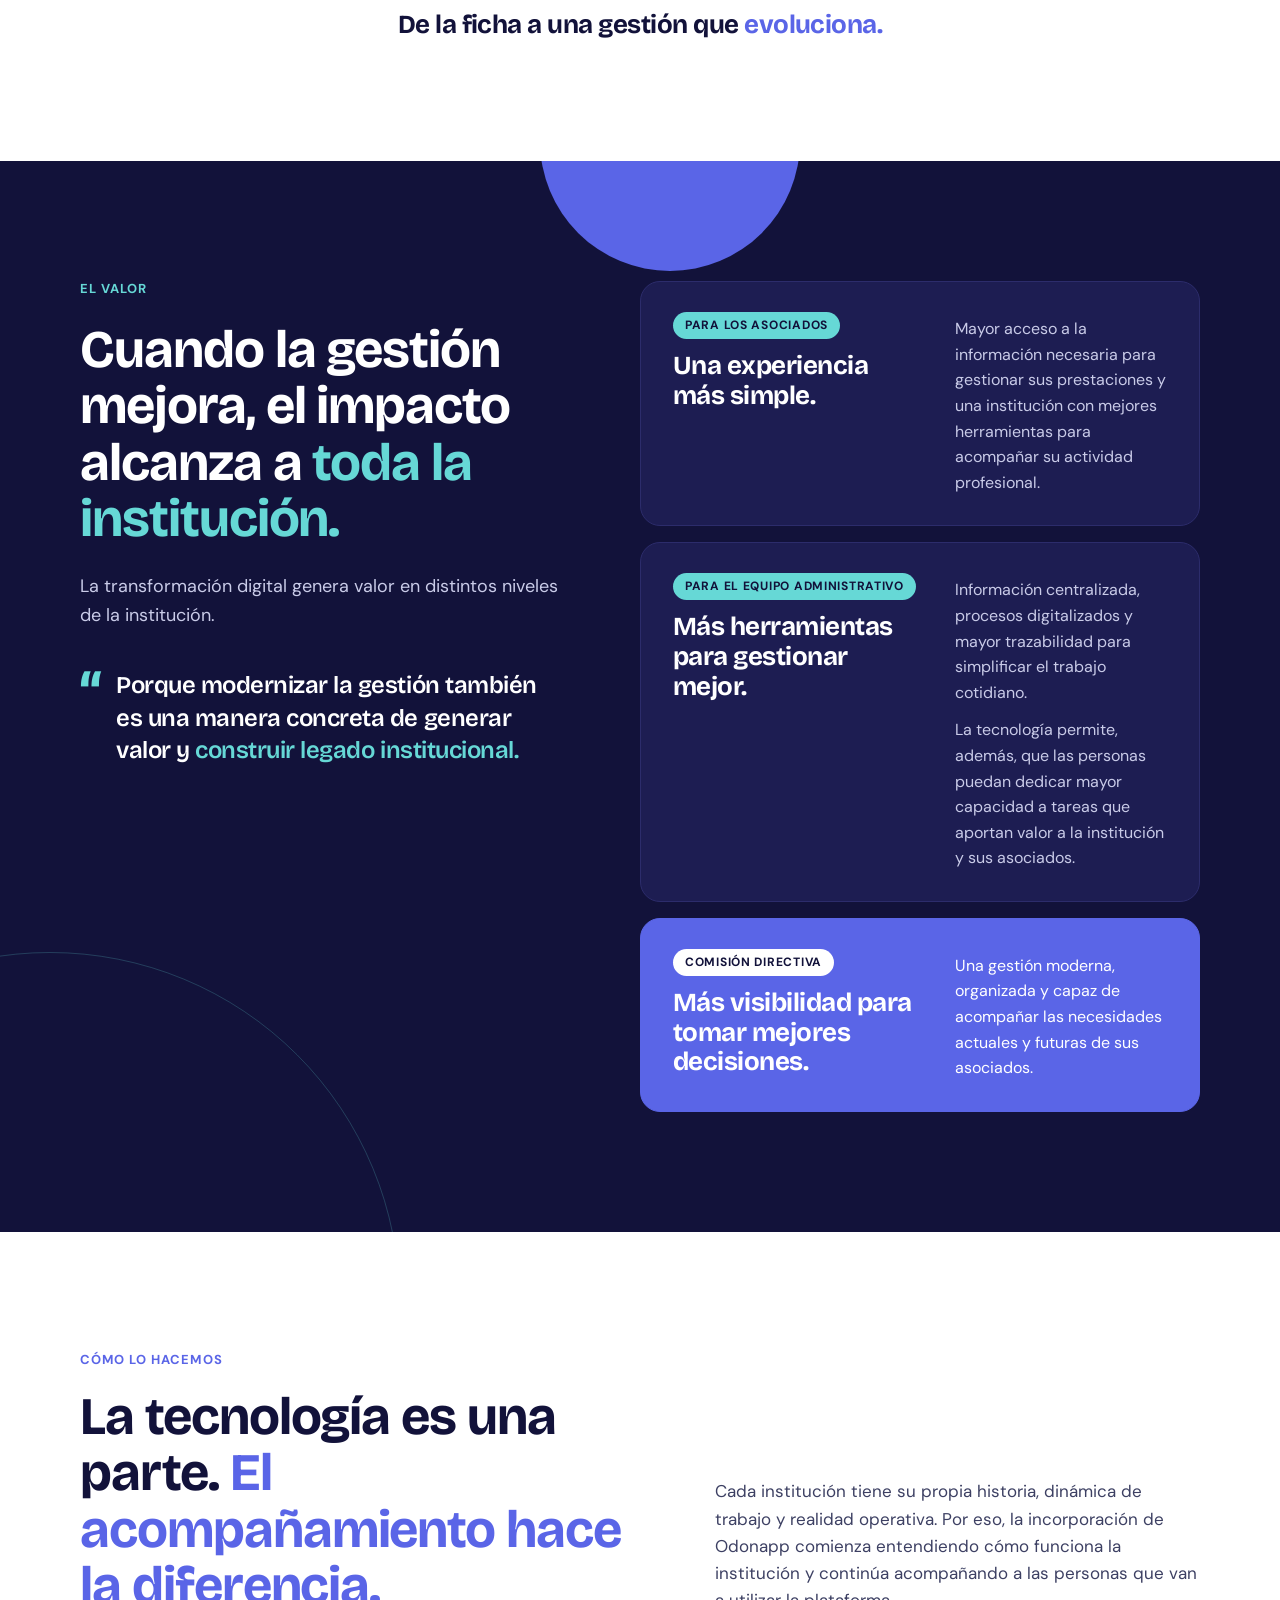
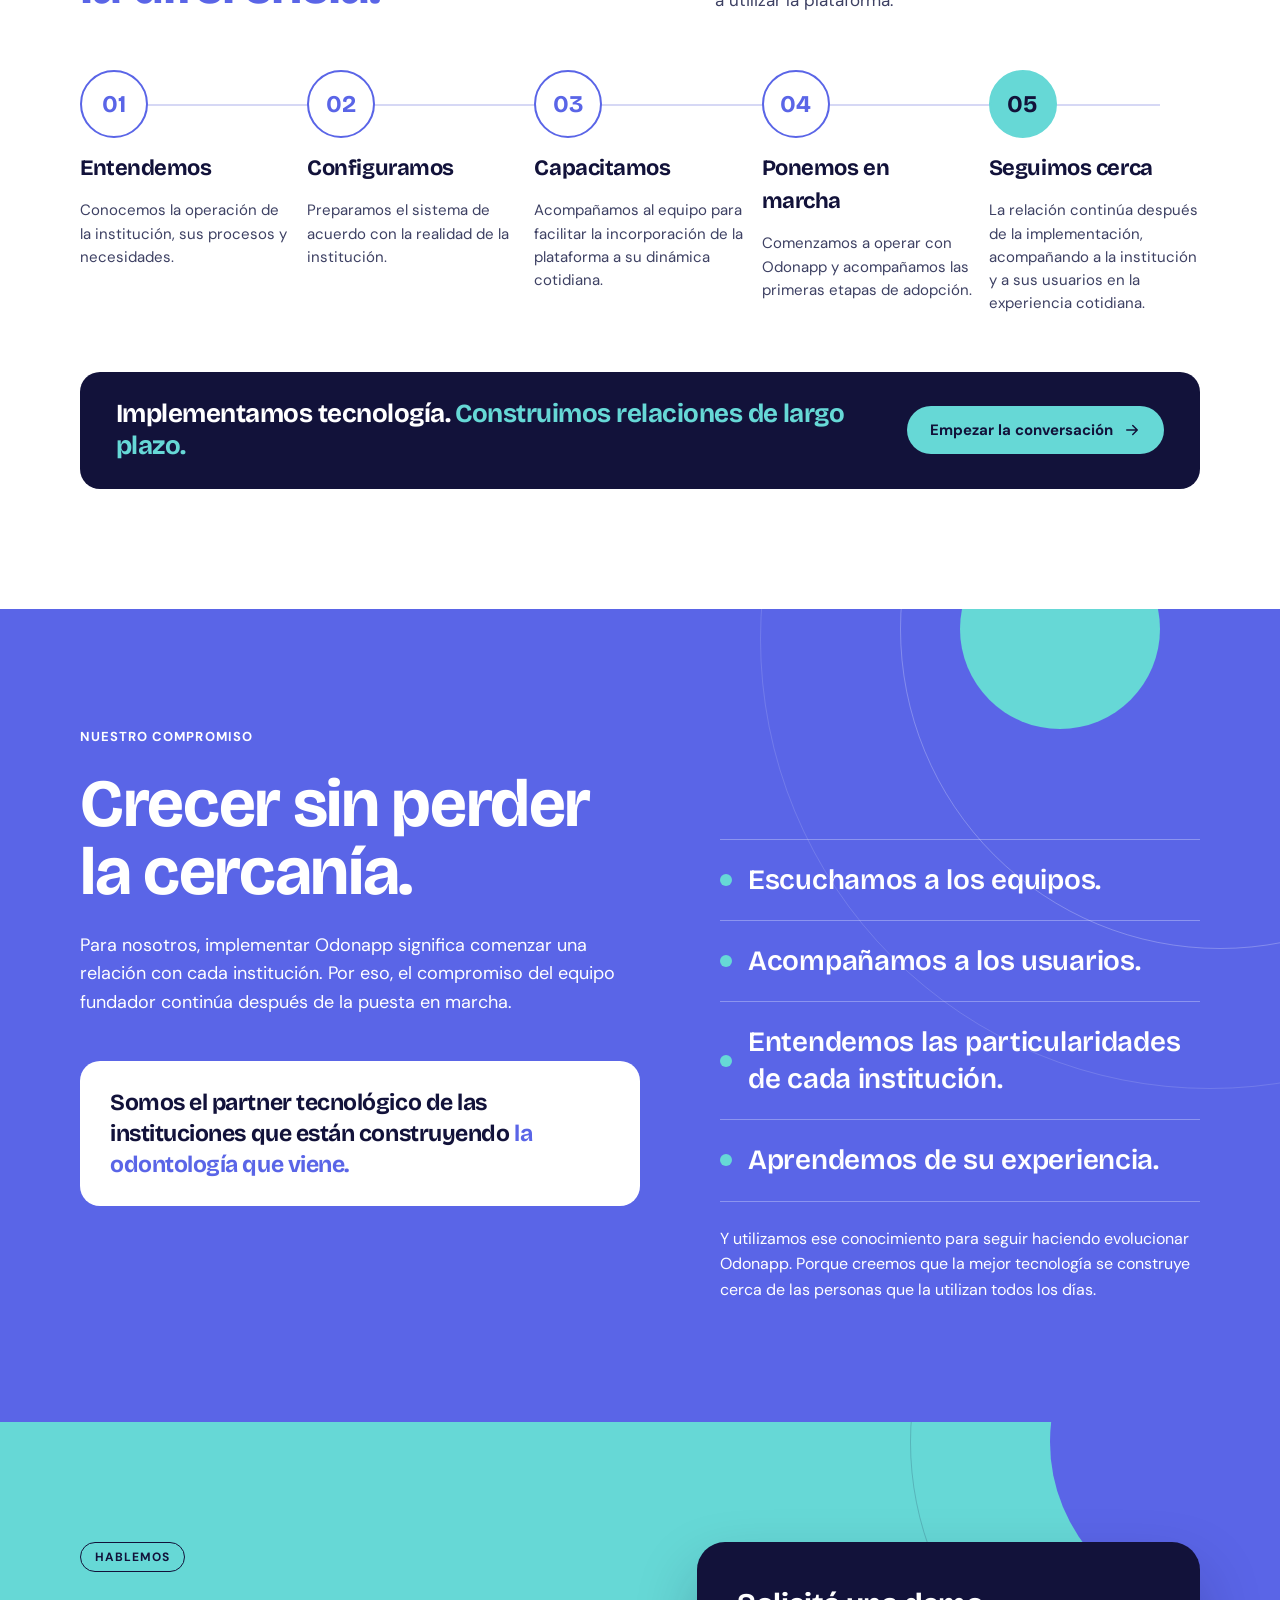
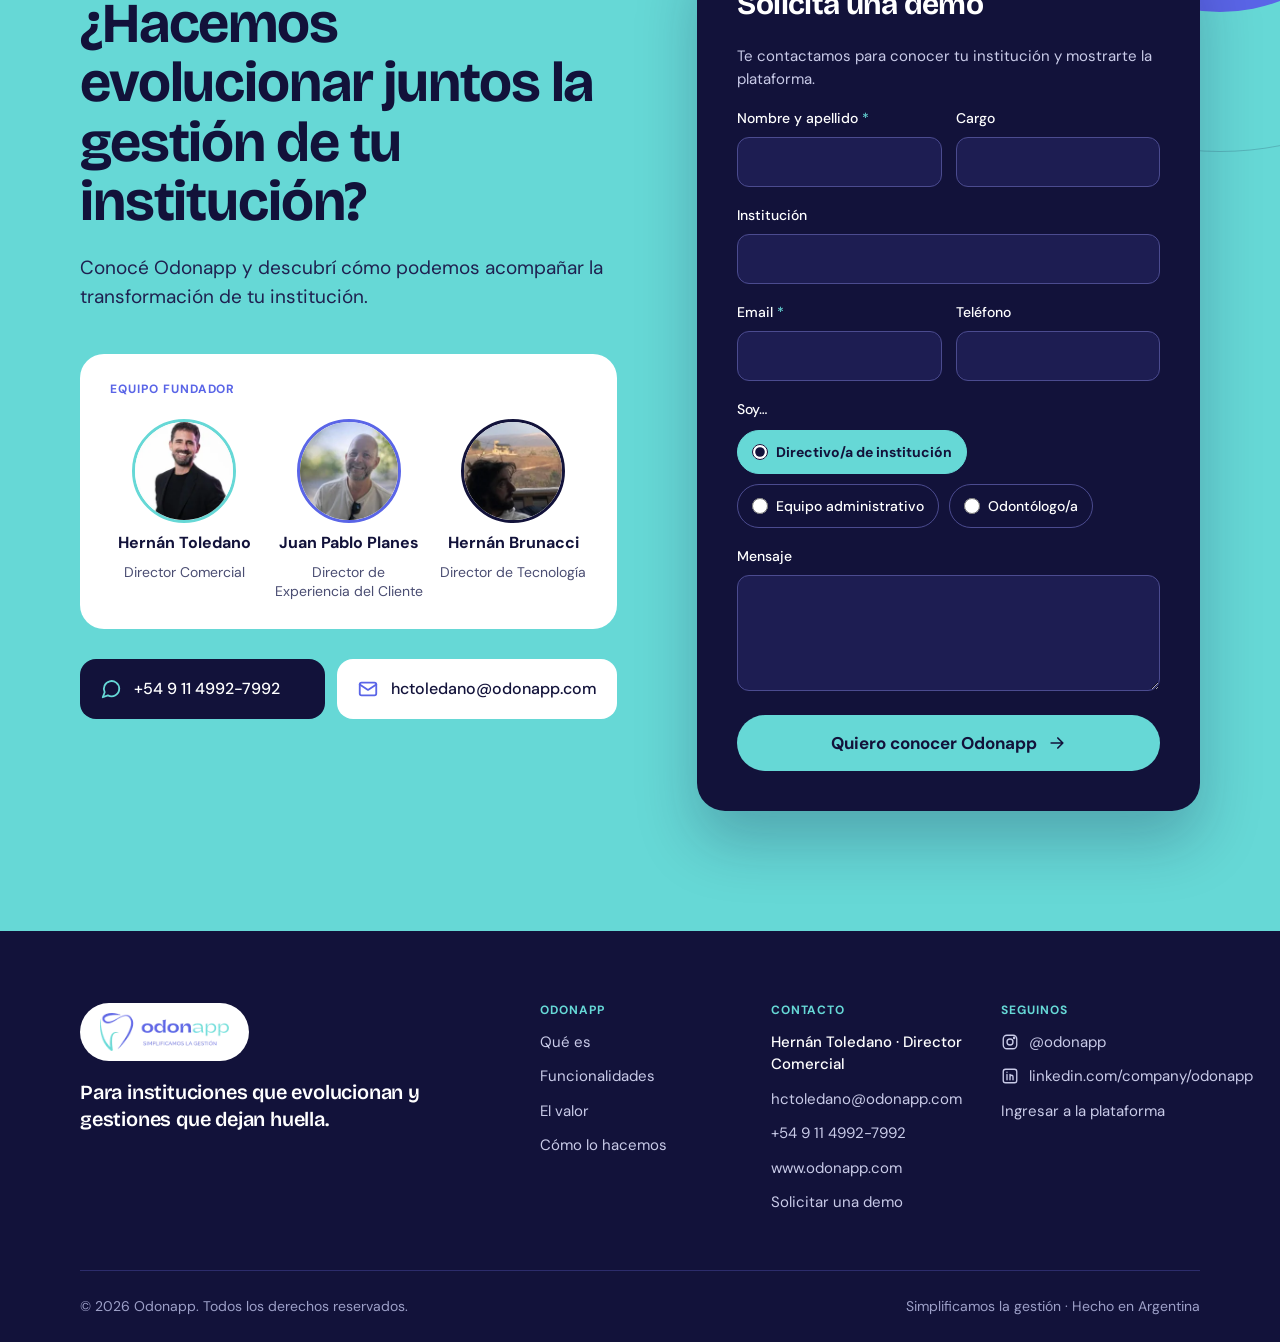
==== commit f47c1ea8: "Home: sin números en los títulos de sección Co-Authored-By: Claude Opus 5.5 <noreply@anthropic.com> " ====
--- a/index.html
+++ b/index.html
@@ -236,7 +236,7 @@
       <div class="container">
         <div class="split">
           <div class="split__main">
-            <p class="eyebrow"><span class="eyebrow__num">01</span>Qué es Odonapp</p>
+            <p class="eyebrow">Qué es Odonapp</p>
             <h2>Tecnología pensada desde la realidad de las <span class="t-indigo">instituciones odontológicas.</span></h2>
           </div>
           <div class="split__side prose">
@@ -321,7 +321,7 @@
       <span class="deco deco--ring valor__d2" aria-hidden="true"></span>
       <div class="container valor__grid">
         <div class="valor__intro">
-          <p class="eyebrow eyebrow--turquesa"><span class="eyebrow__num">02</span>El valor</p>
+          <p class="eyebrow eyebrow--turquesa">El valor</p>
           <h2>Cuando la gestión mejora, el impacto alcanza a <span class="t-turquesa">toda la institución.</span></h2>
           <p class="lead">La transformación digital genera valor en distintos niveles de la institución.</p>
         </div>
@@ -367,7 +367,7 @@
       <div class="container">
         <div class="split">
           <div class="split__main">
-            <p class="eyebrow"><span class="eyebrow__num">03</span>Cómo lo hacemos</p>
+            <p class="eyebrow">Cómo lo hacemos</p>
             <h2>La tecnología es una parte. <span class="t-indigo">El acompañamiento hace la diferencia.</span></h2>
           </div>
           <p class="split__side prose">Cada institución tiene su propia historia, dinámica de trabajo y realidad operativa. Por eso, la incorporación de Odonapp comienza entendiendo cómo funciona la institución y continúa acompañando a las personas que van a utilizar la plataforma.</p>
@@ -394,7 +394,7 @@
       <span class="deco deco--ring-white-soft compromiso__d3" aria-hidden="true"></span>
       <div class="container compromiso__grid">
         <div class="compromiso__intro">
-          <p class="eyebrow eyebrow--white"><span class="eyebrow__num">04</span>Nuestro compromiso</p>
+          <p class="eyebrow eyebrow--white">Nuestro compromiso</p>
           <h2 class="compromiso__h2">Crecer sin perder la cercanía.</h2>
           <p class="lead">Para nosotros, implementar Odonapp significa comenzar una relación con cada institución. Por eso, el compromiso del equipo fundador continúa después de la puesta en marcha.</p>
         </div>
